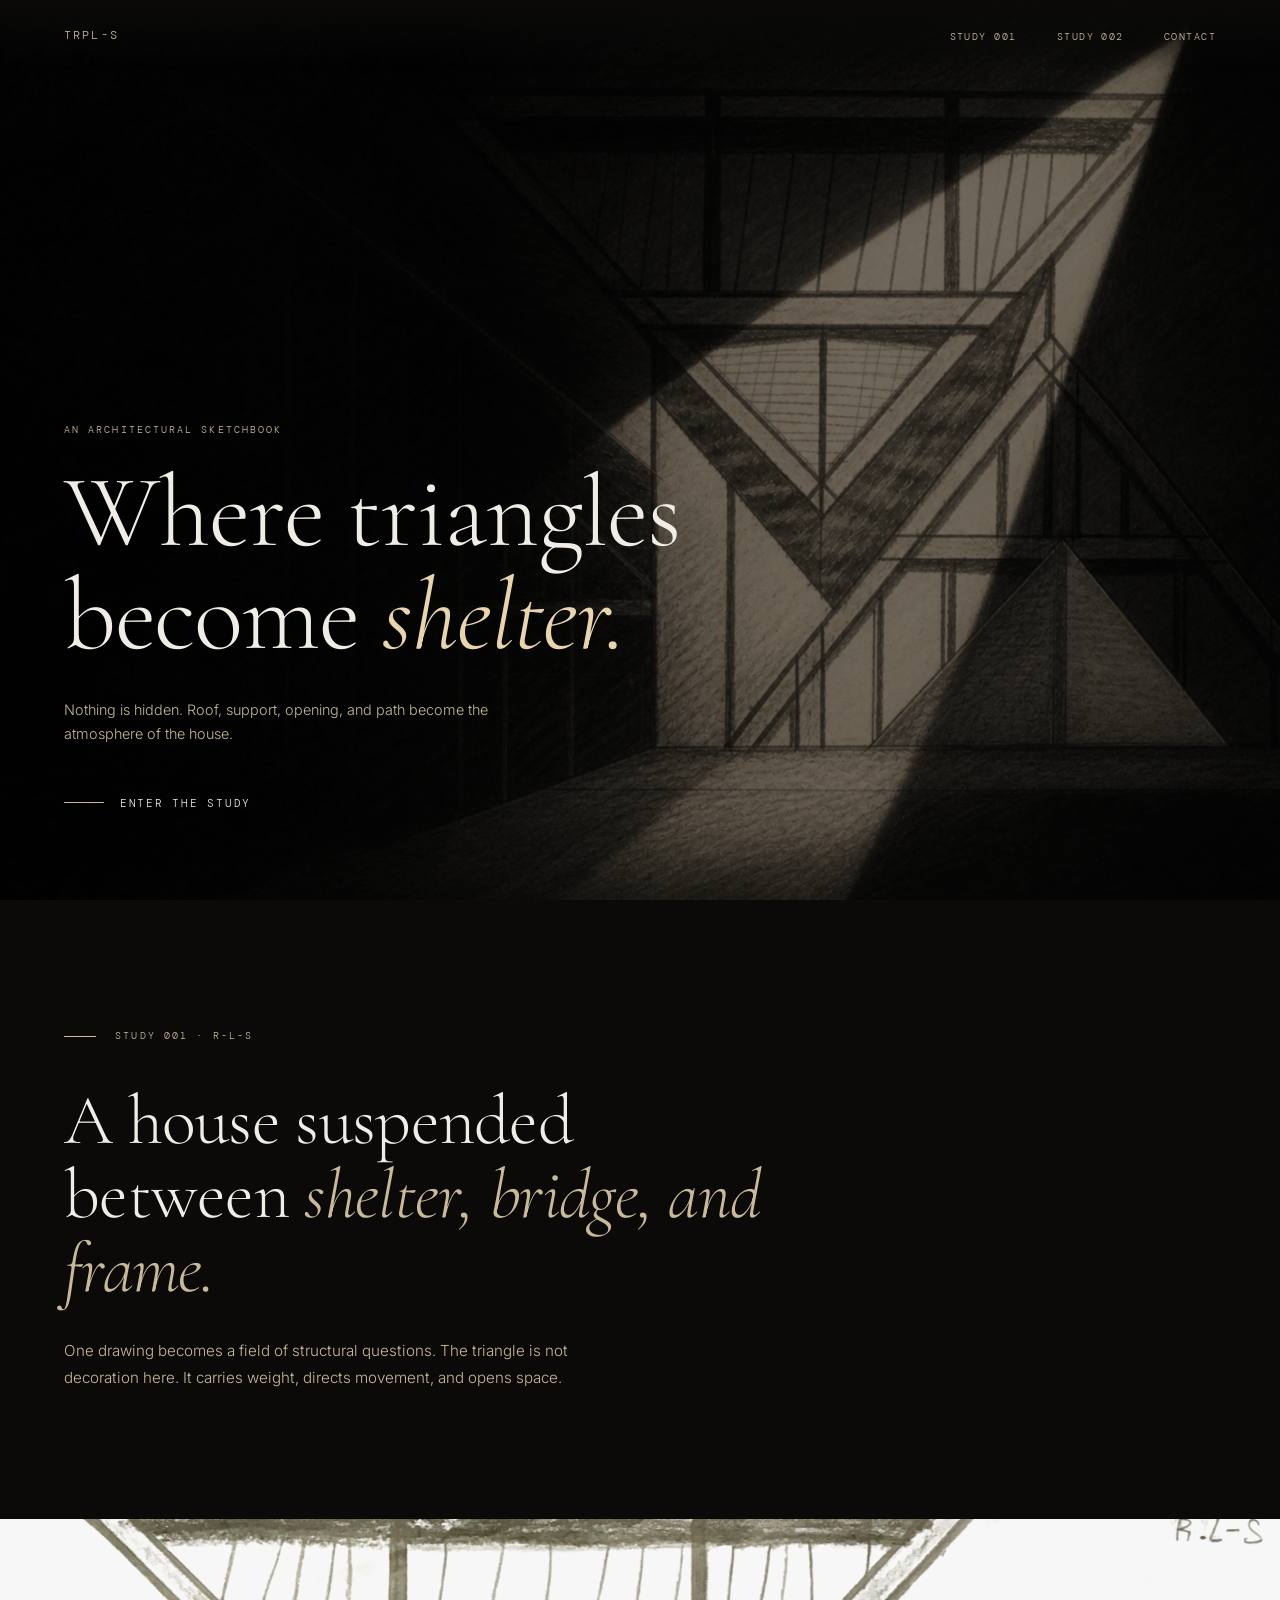
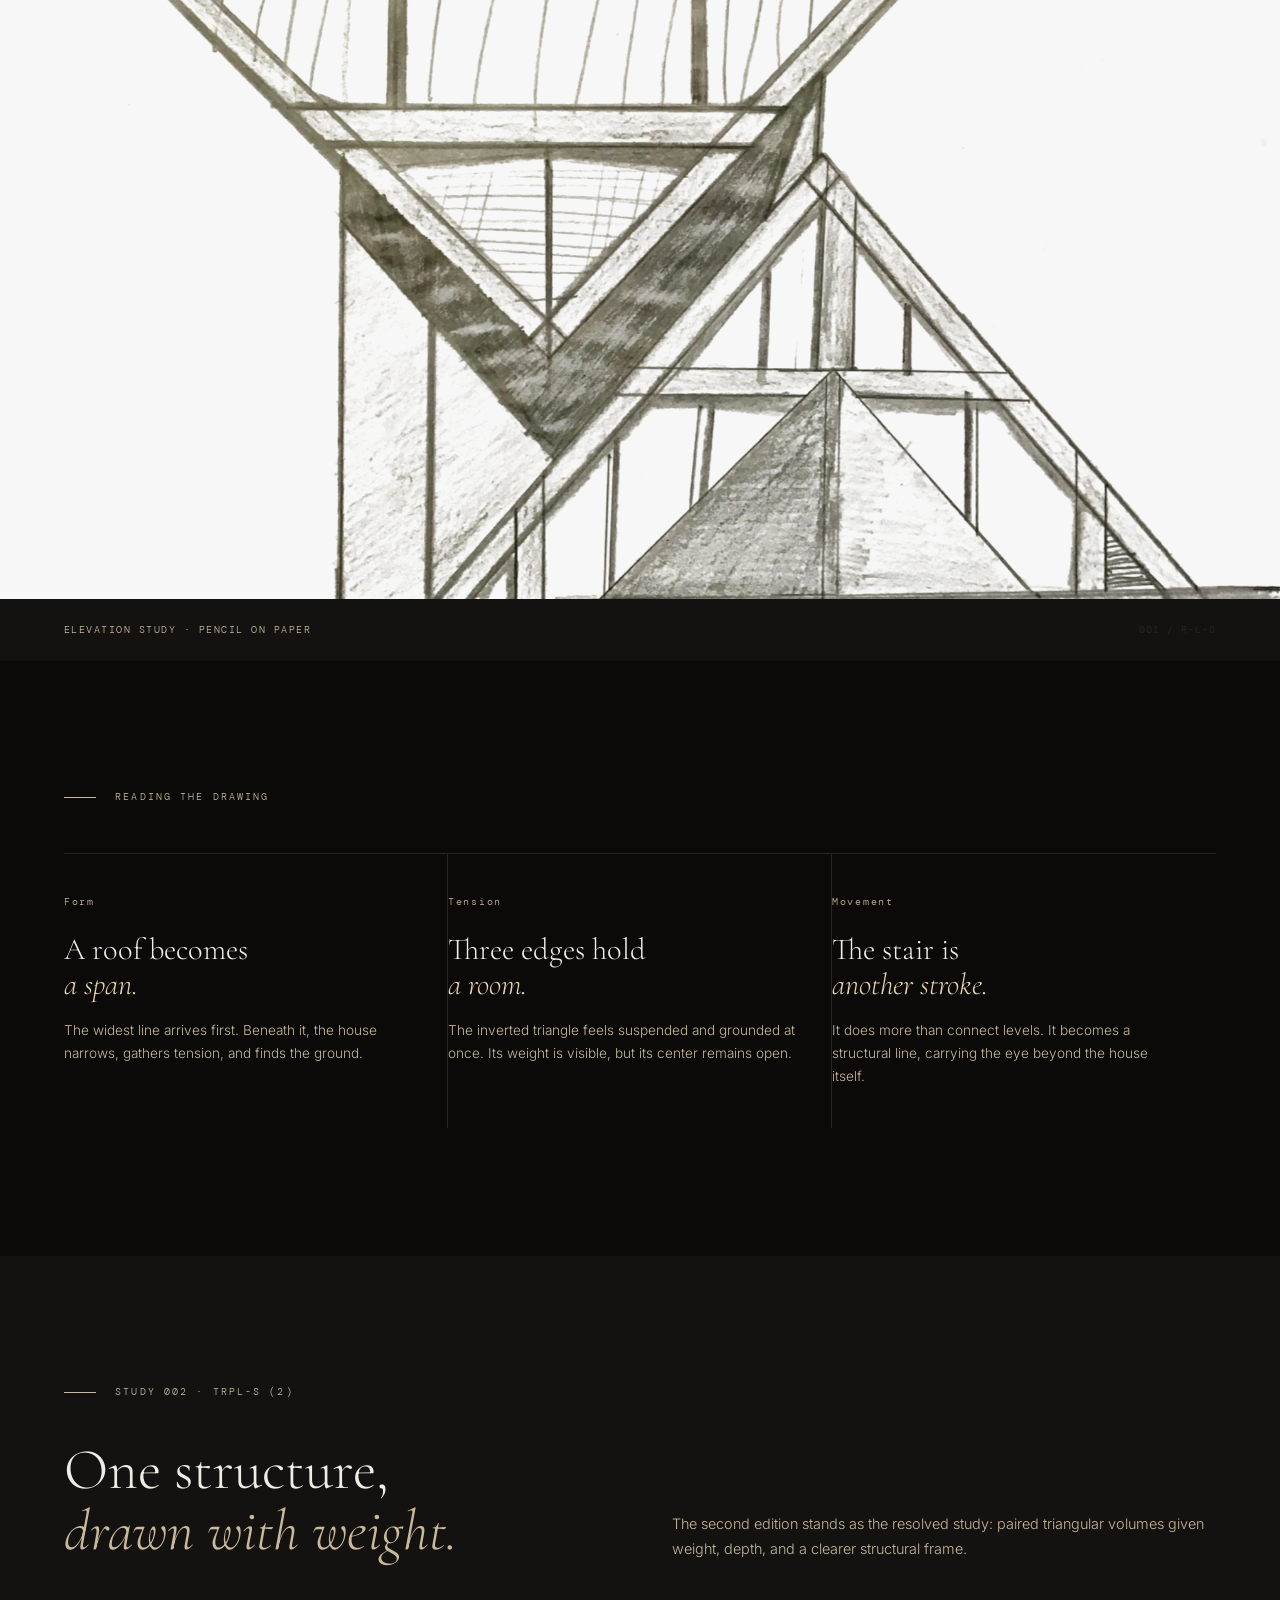
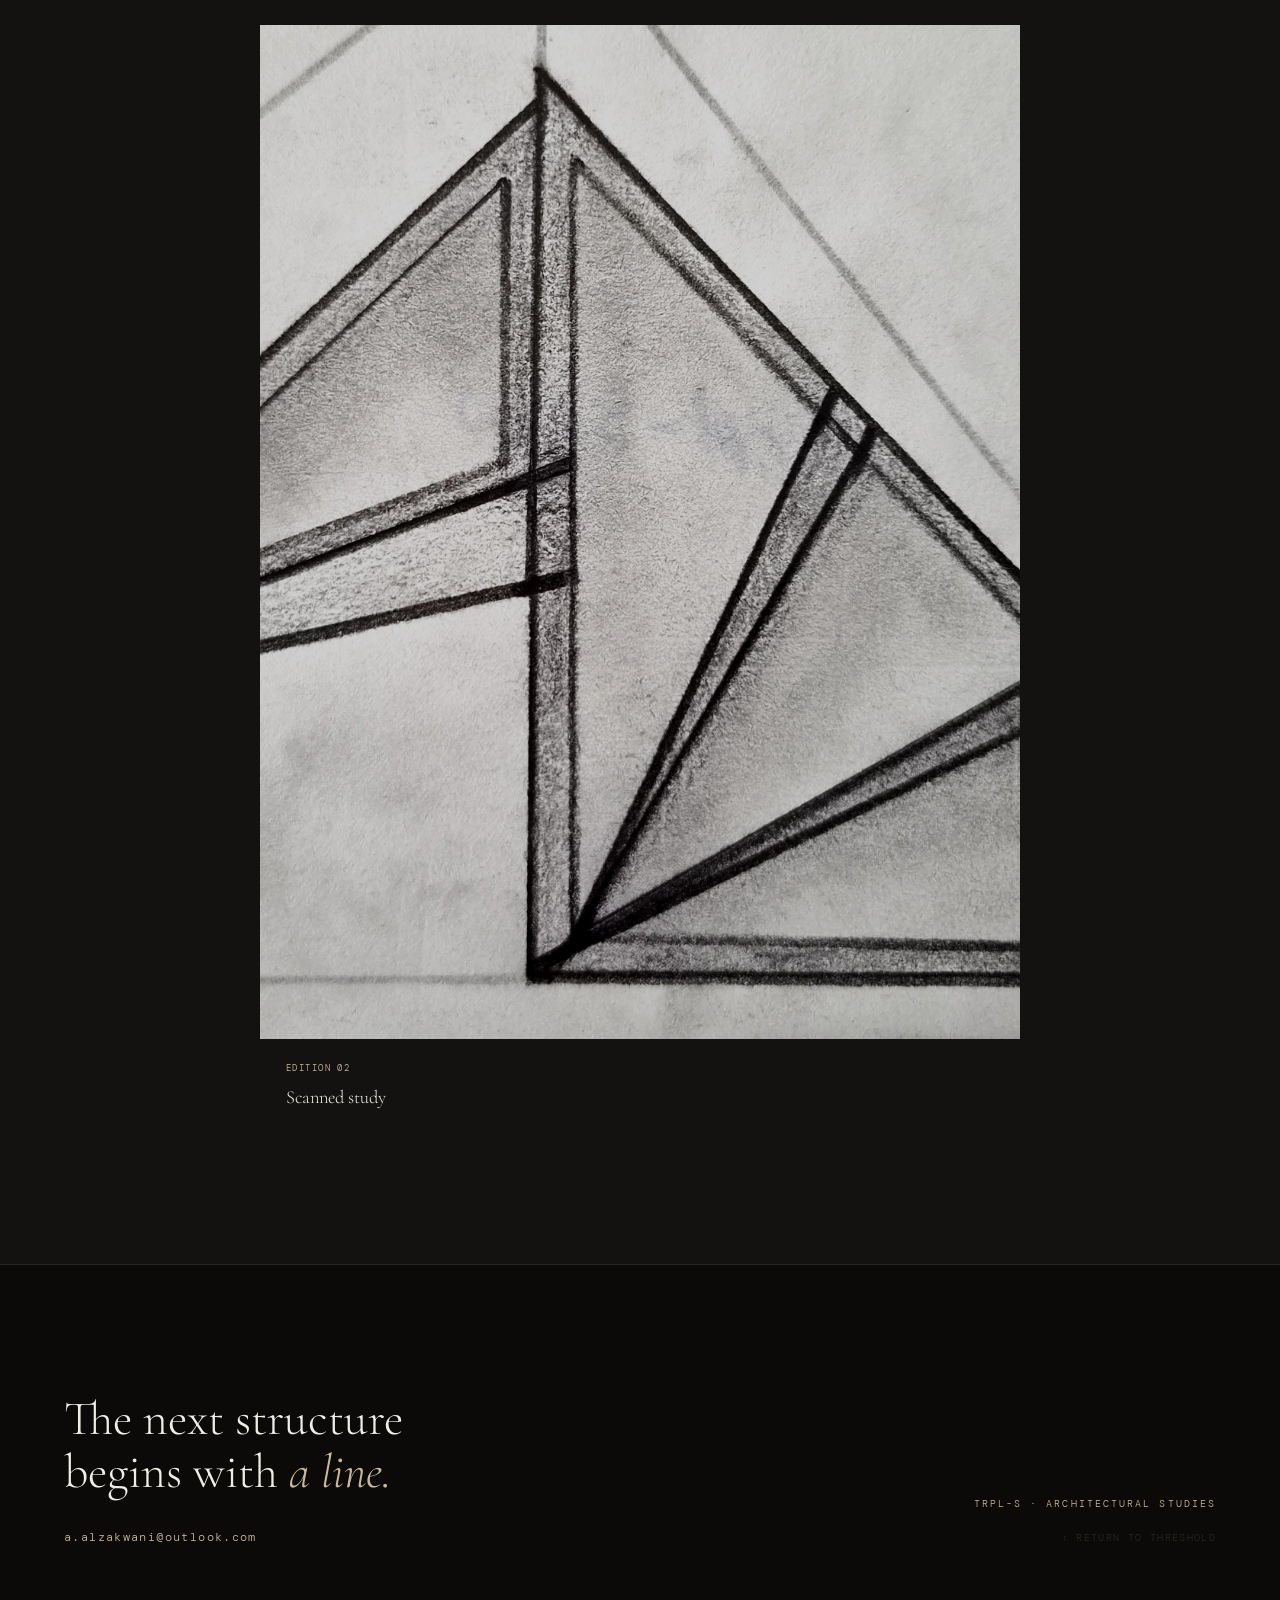
==== index.html @ 616f4f3d "Add site icon, update assets & bump logo package Add a dedicated SVG site icon (brand/trpl-s-logo-pa" ====
<!DOCTYPE html>
<html lang="en">
<head>
  <meta charset="UTF-8">
  <meta name="viewport" content="width=device-width, initial-scale=1.0">
  <meta name="theme-color" content="#0B0A09">
  <meta name="description" content="An architectural sketchbook exploring houses shaped by triangles, tension, shelter, and movement.">
  <meta property="og:title" content="trpl-S | Where triangles become shelter.">
  <meta property="og:description" content="Two original house studies shaped by triangles, tension, shelter, and movement.">
  <meta property="og:image" content="assets/trpl-s-social-preview.png">
  <meta property="og:type" content="website">
  <title>trpl-S | Where triangles become shelter.</title>
  <link rel="icon" type="image/svg+xml" href="brand/trpl-s-logo-package/web/trpl-s-site-icon.svg?v=2">
  <link rel="icon" type="image/png" sizes="32x32" href="brand/trpl-s-logo-package/web/favicon-32.png?v=2">
  <link rel="icon" type="image/png" sizes="16x16" href="brand/trpl-s-logo-package/web/favicon-16.png?v=2">
  <link rel="apple-touch-icon" href="brand/trpl-s-logo-package/web/apple-touch-icon-180.png?v=2">
  <link rel="preconnect" href="https://fonts.googleapis.com">
  <link rel="preconnect" href="https://fonts.gstatic.com" crossorigin>
  <link href="https://fonts.googleapis.com/css2?family=Cormorant+Garamond:ital,wght@0,300;0,400;0,600;1,300;1,400&family=DM+Mono:wght@300;400&family=Inter:wght@300;400&display=swap" rel="stylesheet">
  <link rel="stylesheet" href="styles.css?v=6">
  <script src="script.js?v=6" defer></script>
</head>
<body>
  <nav>
    <span class="nav-logo">trpl-S</span>
    <ul class="nav-links">
      <li><a href="#study-001">Study 001</a></li>
      <li><a href="#study-002">Study 002</a></li>
      <li><a href="#contact">Contact</a></li>
    </ul>
  </nav>

  <main>
    <section class="hero" id="threshold">
      <div class="hero-bg"></div>
      <p class="hero-label">An architectural sketchbook</p>
      <h1 class="hero-title">Where triangles<br>become <em>shelter.</em></h1>
      <p class="hero-sub">Nothing is hidden. Roof, support, opening, and path become the atmosphere of the house.</p>
      <a href="#study-001" class="hero-cta">
        <span class="hero-cta-line"></span>
        Enter the study
      </a>
    </section>

    <section class="study-intro" id="study-001">
      <div class="reveal">
        <div class="chapter">Study 001 · R-L-S</div>
      </div>
      <div class="reveal" style="transition-delay:0.1s">
        <h2 class="study-title">A house suspended between <em>shelter, bridge, and frame.</em></h2>
      </div>
      <div class="reveal" style="transition-delay:0.2s">
        <p class="study-body">One drawing becomes a field of structural questions. The triangle is not decoration here. It carries weight, directs movement, and opens space.</p>
      </div>
    </section>

    <div class="drawing-strip reveal">
      <div class="drawing-strip-inner">
        <img src="assets/trpl-S(1).webp" alt="Pencil elevation study of R-L-S — a house formed from triangular structural logic">
      </div>
    </div>
    <div class="drawing-caption reveal">
      <span class="drawing-caption-text">Elevation study · Pencil on paper</span>
      <span class="drawing-caption-meta">001 / R-L-S</span>
    </div>

    <section class="analysis" id="form">
      <div class="chapter reveal">Reading the drawing</div>
      <div class="analysis-grid">
        <div class="analysis-item reveal" style="transition-delay:0.05s">
          <span class="analysis-num">Form</span>
          <h3 class="analysis-heading">A roof becomes<br><em>a span.</em></h3>
          <p class="analysis-body">The widest line arrives first. Beneath it, the house narrows, gathers tension, and finds the ground.</p>
        </div>
        <div class="analysis-item reveal" style="transition-delay:0.12s">
          <span class="analysis-num">Tension</span>
          <h3 class="analysis-heading">Three edges hold<br><em>a room.</em></h3>
          <p class="analysis-body">The inverted triangle feels suspended and grounded at once. Its weight is visible, but its center remains open.</p>
        </div>
        <div class="analysis-item reveal" style="transition-delay:0.19s">
          <span class="analysis-num">Movement</span>
          <h3 class="analysis-heading">The stair is<br><em>another stroke.</em></h3>
          <p class="analysis-body">It does more than connect levels. It becomes a structural line, carrying the eye beyond the house itself.</p>
        </div>
      </div>
    </section>

    <section class="study-002" id="study-002">
      <div class="chapter reveal">Study 002 · trpl-S (2)</div>
      <div class="study-002-intro">
        <div class="reveal" style="transition-delay:0.05s">
          <h2 class="study-002-headline">One structure,<br><em>drawn with weight.</em></h2>
        </div>
        <div class="reveal" style="transition-delay:0.12s">
          <p class="study-002-body">The second edition stands as the resolved study: paired triangular volumes given weight, depth, and a clearer structural frame.</p>
        </div>
      </div>
      <div class="study-002-editions reveal" style="transition-delay:0.1s">
        <div class="edition">
          <img src="assets/trpl-S(2).webp" alt="Second edition scanned pencil drawing of trpl-S (2)">
          <div class="edition-label">
            <span class="edition-num">Edition 02</span>
            <span class="edition-title">Scanned study</span>
          </div>
        </div>
      </div>
    </section>
  </main>

  <footer class="footer" id="contact">
    <div class="footer-inner">
      <div class="footer-left reveal">
        <h2 class="footer-headline">The next structure<br>begins with <em>a line.</em></h2>
        <a class="footer-email" href="mailto:a.alzakwani@outlook.com">a.alzakwani@outlook.com</a>
      </div>
      <div class="footer-right reveal" style="transition-delay:0.1s">
        <span class="footer-logo">trpl-S · Architectural studies</span>
        <a class="footer-back" href="#threshold">↑ Return to threshold</a>
      </div>
    </div>
  </footer>
</body>
</html>
---- styles.css ----
:root {
  --black: #0B0A09;
  --dark: #141210;
  --mid: #2A2520;
  --graphite: #C8B99A;
  --vellum: #E8D5B0;
  --paper: #F0EDE6;
  --white: #FAF9F7;
  --display: 'Cormorant Garamond', Georgia, serif;
  --mono: 'DM Mono', monospace;
  --body: 'Inter', system-ui, sans-serif;
  --gap: clamp(4rem, 10vw, 9rem);
  --col: min(680px, 90vw);
}

*, *::before, *::after {
  box-sizing: border-box;
  margin: 0;
  padding: 0;
}

html { scroll-behavior: smooth; }
img { display: block; max-width: 100%; }
a { color: inherit; text-decoration: none; }

body {
  background: var(--black);
  color: var(--paper);
  font-family: var(--body);
  font-weight: 300;
  font-size: clamp(15px, 1.1vw, 17px);
  line-height: 1.7;
  overflow-x: hidden;
}

nav {
  position: fixed;
  top: 0;
  left: 0;
  right: 0;
  z-index: 100;
  display: flex;
  align-items: center;
  justify-content: space-between;
  padding: 1.4rem clamp(1.5rem, 5vw, 4rem);
  mix-blend-mode: normal;
}

nav::after {
  content: '';
  position: absolute;
  inset: 0;
  background: linear-gradient(to bottom, rgba(11, 10, 9, 0.92) 0%, rgba(11, 10, 9, 0) 100%);
  pointer-events: none;
  z-index: -1;
}

.nav-logo {
  font-family: var(--mono);
  font-size: 0.75rem;
  letter-spacing: 0.18em;
  color: var(--graphite);
  text-transform: uppercase;
}

.nav-links {
  display: flex;
  gap: 2.5rem;
  list-style: none;
}

.nav-links a {
  font-family: var(--mono);
  font-size: 0.65rem;
  letter-spacing: 0.14em;
  color: var(--graphite);
  text-transform: uppercase;
  transition: color 0.25s;
}

.nav-links a:hover { color: var(--paper); }

.hero {
  position: relative;
  min-height: 100svh;
  display: flex;
  flex-direction: column;
  justify-content: flex-end;
  padding: 0 clamp(1.5rem, 5vw, 4rem) clamp(3rem, 7vw, 5.5rem);
  overflow: hidden;
}

.hero-bg {
  position: absolute;
  inset: 0;
  background-image: url('assets/cinematic-hero.webp');
  background-size: cover;
  background-position: center 30%;
  filter: brightness(0.45);
  transform: scale(1.03);
  animation: heroReveal 2.2s cubic-bezier(0.22, 1, 0.36, 1) forwards;
}

@keyframes heroReveal {
  from { transform: scale(1.08); filter: brightness(0); }
  to { transform: scale(1.03); filter: brightness(0.45); }
}

.hero-label {
  font-family: var(--mono);
  font-size: 0.65rem;
  letter-spacing: 0.2em;
  color: var(--graphite);
  text-transform: uppercase;
  margin-bottom: 1.4rem;
  opacity: 0;
  animation: fadeUp 0.9s 0.8s ease forwards;
}

.hero-title {
  font-family: var(--display);
  font-weight: 300;
  font-size: clamp(3.2rem, 8vw, 7.5rem);
  line-height: 1;
  letter-spacing: -0.01em;
  max-width: 900px;
  opacity: 0;
  animation: fadeUp 1s 1s ease forwards;
}

.hero-title em { font-style: italic; color: var(--vellum); }

.hero-sub {
  margin-top: 2rem;
  max-width: 480px;
  font-size: 0.9rem;
  color: var(--graphite);
  line-height: 1.65;
  opacity: 0;
  animation: fadeUp 1s 1.2s ease forwards;
}

.hero-cta {
  margin-top: 3rem;
  display: inline-flex;
  align-items: center;
  gap: 1rem;
  font-family: var(--mono);
  font-size: 0.68rem;
  letter-spacing: 0.16em;
  text-transform: uppercase;
  color: var(--paper);
  opacity: 0;
  animation: fadeUp 1s 1.4s ease forwards;
  transition: gap 0.3s;
}

.hero-cta:hover { gap: 1.6rem; }
.hero-cta-line { display: block; width: 2.5rem; height: 1px; background: var(--graphite); transition: width 0.3s; }
.hero-cta:hover .hero-cta-line { width: 3.5rem; }

.chapter {
  font-family: var(--mono);
  font-size: 0.6rem;
  letter-spacing: 0.22em;
  color: var(--graphite);
  text-transform: uppercase;
  display: flex;
  align-items: center;
  gap: 1.2rem;
}

.chapter::before {
  content: '';
  display: block;
  width: 2rem;
  height: 1px;
  background: var(--graphite);
  flex-shrink: 0;
}

.study-intro {
  background: var(--black);
  padding: var(--gap) clamp(1.5rem, 5vw, 4rem);
}

.study-intro .chapter { margin-bottom: 2.5rem; }

.study-title {
  font-family: var(--display);
  font-weight: 300;
  font-size: clamp(2.4rem, 5.5vw, 4.8rem);
  line-height: 1.05;
  letter-spacing: -0.01em;
  margin-bottom: 2rem;
  max-width: 720px;
}

.study-title em { font-style: italic; color: var(--graphite); }

.study-body {
  max-width: 520px;
  color: var(--graphite);
  font-size: 0.95rem;
  line-height: 1.75;
}

.drawing-strip {
  background: var(--dark);
  padding: 0;
  overflow: hidden;
}

.drawing-strip-inner { display: flex; width: 100%; height: clamp(340px, 55vw, 680px); }

.drawing-strip img {
  width: 100%;
  height: 100%;
  object-fit: cover;
  object-position: center;
  filter: contrast(1.05) brightness(0.97);
}

.drawing-caption {
  padding: 1.4rem clamp(1.5rem, 5vw, 4rem);
  background: var(--dark);
  display: flex;
  align-items: center;
  justify-content: space-between;
  gap: 2rem;
}

.drawing-caption-text {
  font-family: var(--mono);
  font-size: 0.62rem;
  letter-spacing: 0.15em;
  color: var(--graphite);
  text-transform: uppercase;
}

.drawing-caption-meta { font-family: var(--mono); font-size: 0.6rem; color: var(--mid); letter-spacing: 0.1em; }

.analysis {
  background: var(--black);
  padding: var(--gap) clamp(1.5rem, 5vw, 4rem);
}

.analysis .chapter { margin-bottom: 3rem; }

.analysis-grid {
  display: grid;
  grid-template-columns: repeat(auto-fit, minmax(220px, 1fr));
  gap: 0;
  border-top: 1px solid var(--mid);
}

.analysis-item { padding: 2.5rem 2rem 2.5rem 0; border-right: 1px solid var(--mid); }
.analysis-item:last-child { border-right: none; }

.analysis-num {
  font-family: var(--mono);
  font-size: 0.6rem;
  color: var(--graphite);
  letter-spacing: 0.18em;
  margin-bottom: 1.4rem;
  display: block;
}

.analysis-heading {
  font-family: var(--display);
  font-size: clamp(1.4rem, 2.5vw, 1.9rem);
  font-weight: 300;
  line-height: 1.15;
  margin-bottom: 1rem;
}

.analysis-heading em { font-style: italic; color: var(--vellum); }
.analysis-body { font-size: 0.85rem; color: var(--graphite); line-height: 1.7; }

.study-002 {
  background: var(--dark);
  padding: var(--gap) clamp(1.5rem, 5vw, 4rem);
}

.study-002 .chapter { margin-bottom: 2.5rem; }

.study-002-intro {
  display: grid;
  grid-template-columns: 1fr 1fr;
  gap: 4rem;
  align-items: end;
  margin-bottom: 4rem;
}

.study-002-headline {
  font-family: var(--display);
  font-weight: 300;
  font-size: clamp(2rem, 4.5vw, 3.8rem);
  line-height: 1.05;
}

.study-002-headline em { font-style: italic; color: var(--graphite); }
.study-002-body { color: var(--graphite); font-size: 0.9rem; line-height: 1.75; }
.study-002-editions {
  width: min(760px, 100%);
  margin-inline: auto;
}

.edition { background: var(--mid); position: relative; overflow: hidden; }

.edition img {
  width: 100%;
  aspect-ratio: 3 / 4;
  object-fit: cover;
  filter: brightness(0.8) contrast(1.05);
  display: block;
  transition: transform 0.6s cubic-bezier(0.22, 1, 0.36, 1), filter 0.4s;
}

.edition:hover img { transform: scale(1.03); filter: brightness(0.95) contrast(1.05); }
.edition-label { padding: 1.4rem 1.6rem; background: var(--dark); }

.edition-num {
  font-family: var(--mono);
  font-size: 0.58rem;
  color: var(--graphite);
  letter-spacing: 0.16em;
  text-transform: uppercase;
  display: block;
  margin-bottom: 0.35rem;
}

.edition-title { font-family: var(--display); font-size: 1.15rem; font-weight: 300; }

.footer {
  background: var(--black);
  padding: var(--gap) clamp(1.5rem, 5vw, 4rem);
  border-top: 1px solid var(--mid);
}

.footer-inner {
  display: flex;
  justify-content: space-between;
  align-items: flex-end;
  gap: 3rem;
  flex-wrap: wrap;
}

.footer-headline {
  font-family: var(--display);
  font-weight: 300;
  font-size: clamp(1.8rem, 4vw, 3rem);
  line-height: 1.1;
  margin-bottom: 1.5rem;
  max-width: 500px;
}

.footer-headline em { font-style: italic; color: var(--graphite); }

.footer-email {
  font-family: var(--mono);
  font-size: 0.72rem;
  letter-spacing: 0.12em;
  color: var(--graphite);
  transition: color 0.25s;
}

.footer-email:hover { color: var(--vellum); }
.footer-right { text-align: right; }

.footer-logo {
  font-family: var(--mono);
  font-size: 0.65rem;
  letter-spacing: 0.2em;
  color: var(--graphite);
  text-transform: uppercase;
  display: block;
  margin-bottom: 0.6rem;
}

.footer-back {
  font-family: var(--mono);
  font-size: 0.6rem;
  letter-spacing: 0.14em;
  color: var(--mid);
  text-transform: uppercase;
  transition: color 0.25s;
}

.footer-back:hover { color: var(--graphite); }

.reveal {
  opacity: 0;
  transform: translateY(24px);
  transition: opacity 0.75s ease, transform 0.75s ease;
}

.reveal.visible { opacity: 1; transform: none; }

@keyframes fadeUp {
  from { opacity: 0; transform: translateY(20px); }
  to { opacity: 1; transform: none; }
}

@media (max-width: 700px) {
  .study-002-intro { grid-template-columns: 1fr; gap: 2rem; }
}

@media (max-width: 600px) {
  .nav-links { gap: 1rem; }
  .nav-links a { font-size: 0.55rem; letter-spacing: 0.08em; }
}

@media (prefers-reduced-motion: reduce) {
  *, *::before, *::after { animation: none !important; transition: none !important; }
  .reveal { opacity: 1; transform: none; }
}

::-webkit-scrollbar { width: 4px; }
::-webkit-scrollbar-track { background: var(--black); }
::-webkit-scrollbar-thumb { background: var(--mid); }
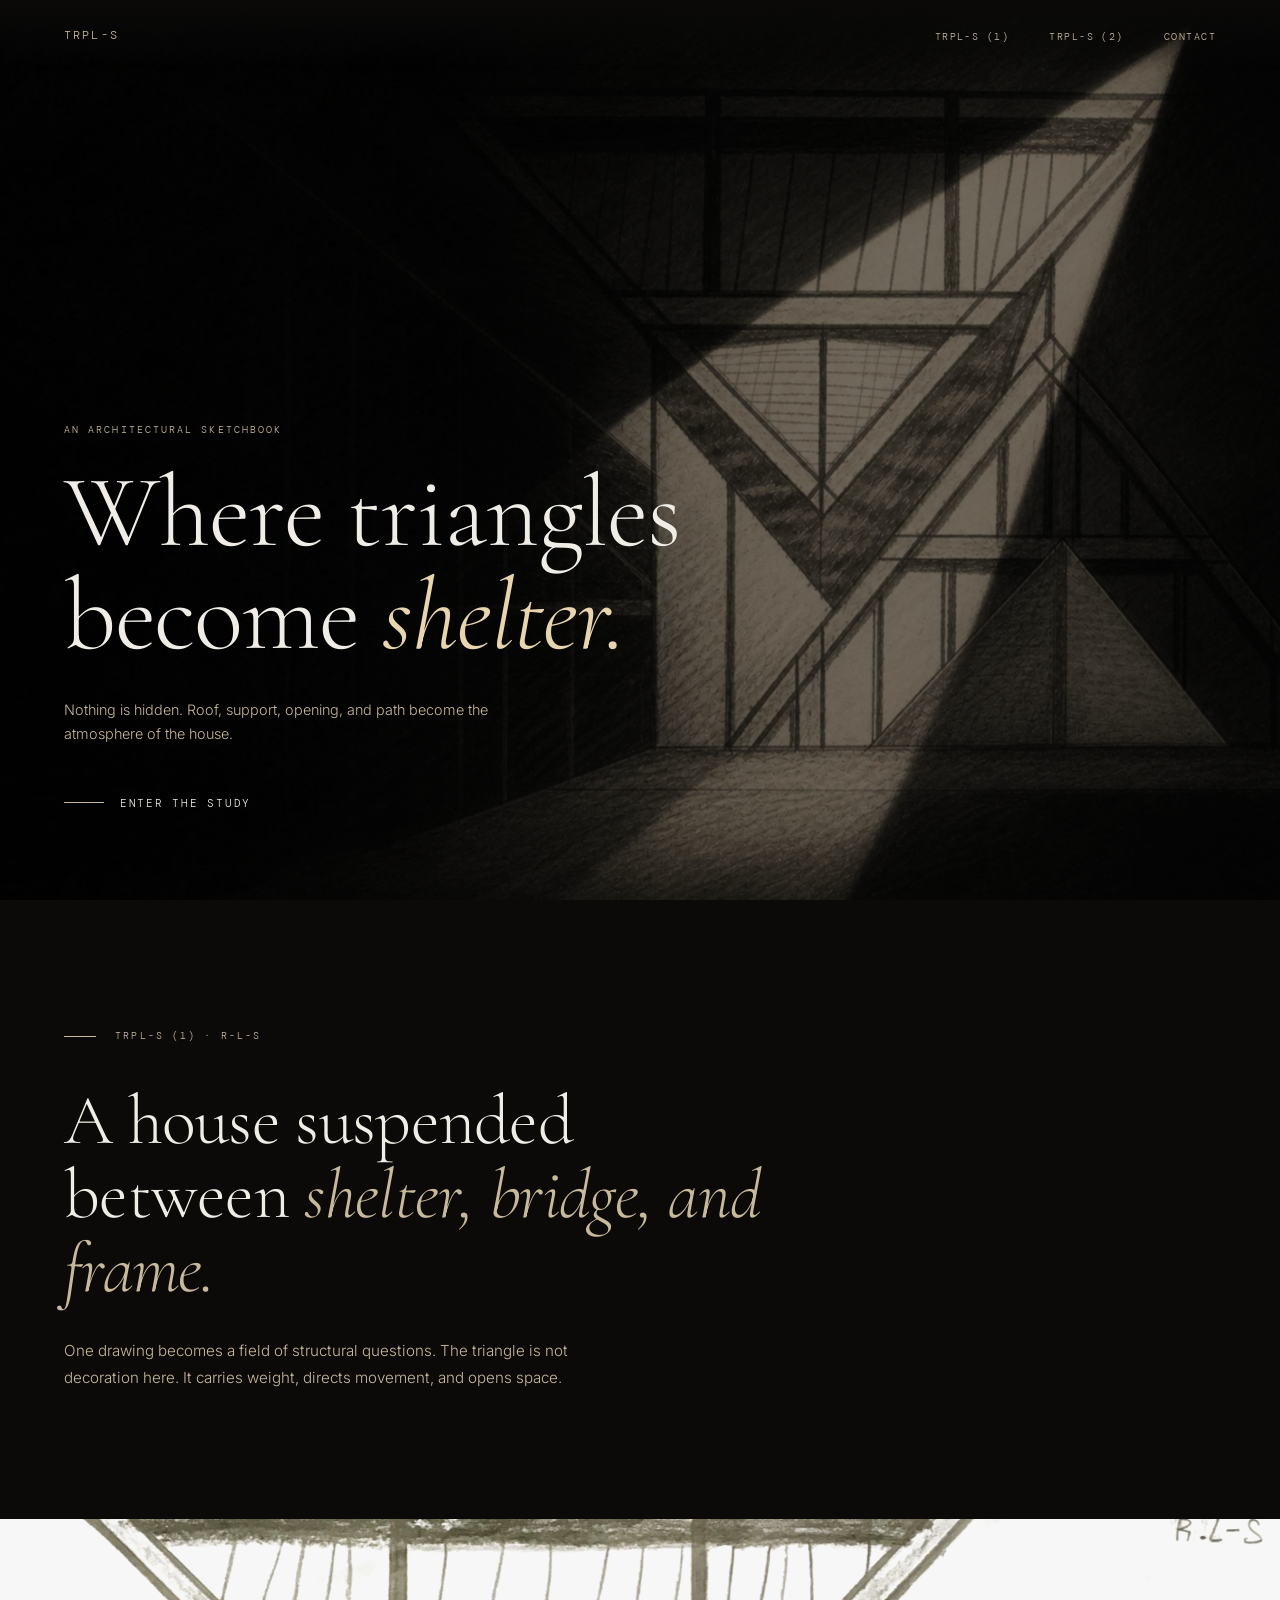
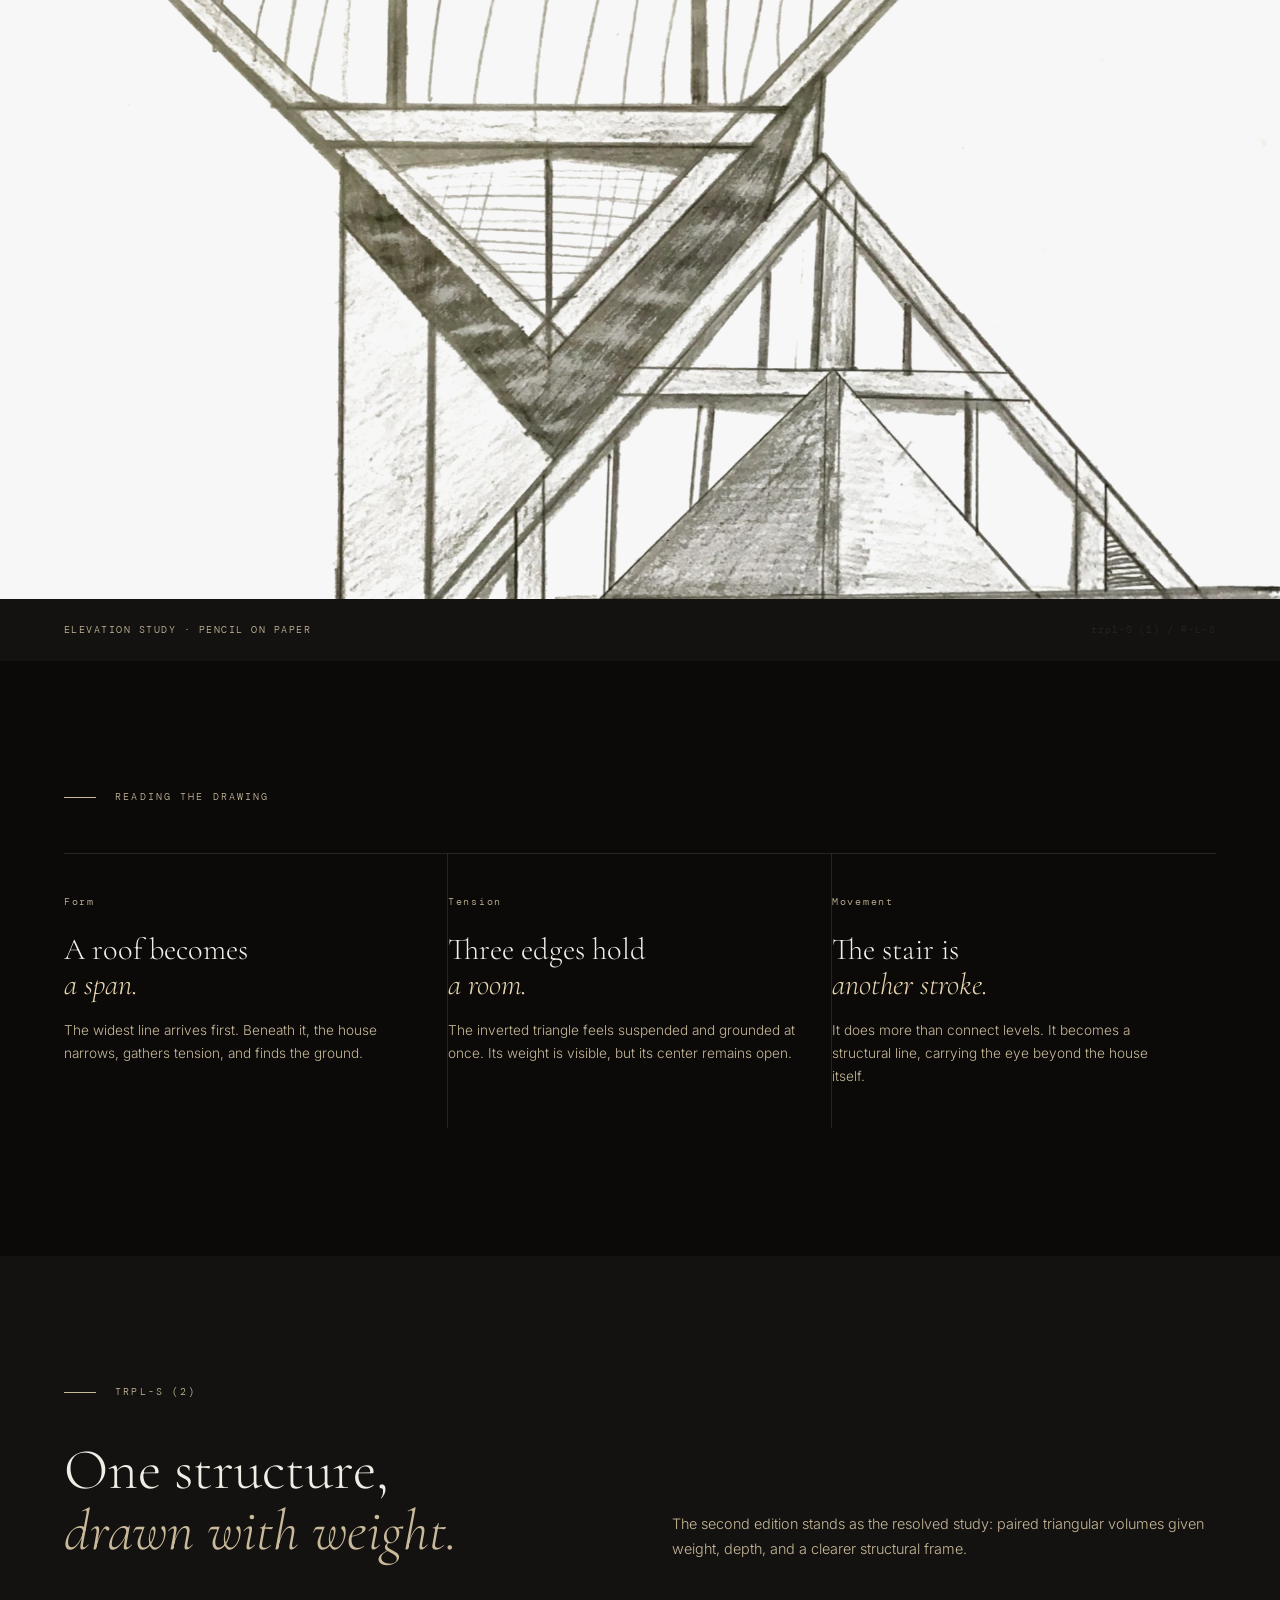
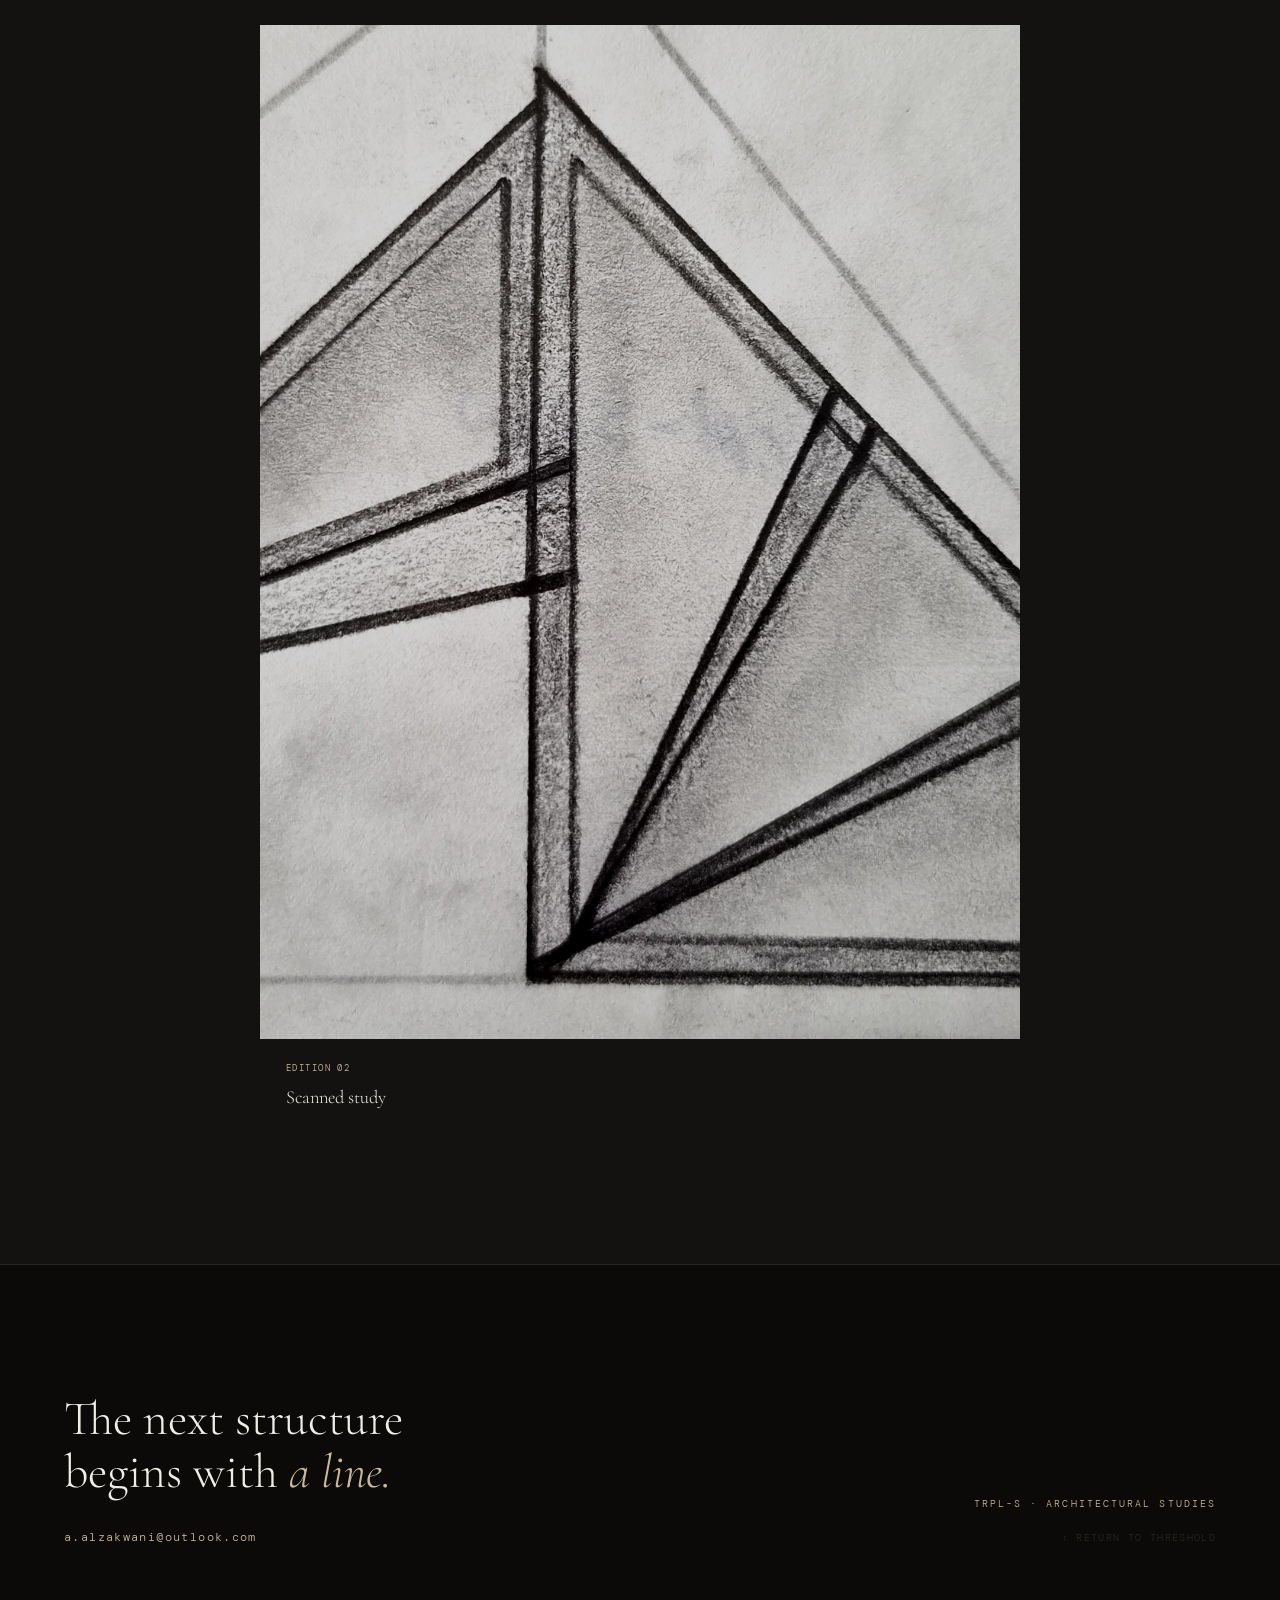
==== commit 195d461d: "Rename Study 001/002 to trpl-S (1)/(2) Replace Study 001/Study 002 naming with trpl-S (1)/trpl-S (2)" ====
--- a/index.html
+++ b/index.html
@@ -24,8 +24,8 @@
   <nav>
     <span class="nav-logo">trpl-S</span>
     <ul class="nav-links">
-      <li><a href="#study-001">Study 001</a></li>
-      <li><a href="#study-002">Study 002</a></li>
+      <li><a href="#trpl-s-1">trpl-S (1)</a></li>
+      <li><a href="#trpl-s-2">trpl-S (2)</a></li>
       <li><a href="#contact">Contact</a></li>
     </ul>
   </nav>
@@ -36,15 +36,15 @@
       <p class="hero-label">An architectural sketchbook</p>
       <h1 class="hero-title">Where triangles<br>become <em>shelter.</em></h1>
       <p class="hero-sub">Nothing is hidden. Roof, support, opening, and path become the atmosphere of the house.</p>
-      <a href="#study-001" class="hero-cta">
+      <a href="#trpl-s-1" class="hero-cta">
         <span class="hero-cta-line"></span>
         Enter the study
       </a>
     </section>
 
-    <section class="study-intro" id="study-001">
+    <section class="study-intro" id="trpl-s-1">
       <div class="reveal">
-        <div class="chapter">Study 001 · R-L-S</div>
+        <div class="chapter">trpl-S (1) · R-L-S</div>
       </div>
       <div class="reveal" style="transition-delay:0.1s">
         <h2 class="study-title">A house suspended between <em>shelter, bridge, and frame.</em></h2>
@@ -61,7 +61,7 @@
     </div>
     <div class="drawing-caption reveal">
       <span class="drawing-caption-text">Elevation study · Pencil on paper</span>
-      <span class="drawing-caption-meta">001 / R-L-S</span>
+      <span class="drawing-caption-meta">trpl-S (1) / R-L-S</span>
     </div>
 
     <section class="analysis" id="form">
@@ -85,17 +85,17 @@
       </div>
     </section>
 
-    <section class="study-002" id="study-002">
-      <div class="chapter reveal">Study 002 · trpl-S (2)</div>
-      <div class="study-002-intro">
+    <section class="trpl-s-2" id="trpl-s-2">
+      <div class="chapter reveal">trpl-S (2)</div>
+      <div class="trpl-s-2-intro">
         <div class="reveal" style="transition-delay:0.05s">
-          <h2 class="study-002-headline">One structure,<br><em>drawn with weight.</em></h2>
+          <h2 class="trpl-s-2-headline">One structure,<br><em>drawn with weight.</em></h2>
         </div>
         <div class="reveal" style="transition-delay:0.12s">
-          <p class="study-002-body">The second edition stands as the resolved study: paired triangular volumes given weight, depth, and a clearer structural frame.</p>
+          <p class="trpl-s-2-body">The second edition stands as the resolved study: paired triangular volumes given weight, depth, and a clearer structural frame.</p>
         </div>
       </div>
-      <div class="study-002-editions reveal" style="transition-delay:0.1s">
+      <div class="trpl-s-2-editions reveal" style="transition-delay:0.1s">
         <div class="edition">
           <img src="assets/trpl-S(2).webp" alt="Second edition scanned pencil drawing of trpl-S (2)">
           <div class="edition-label">
--- a/styles.css
+++ b/styles.css
@@ -277,14 +277,14 @@
 .analysis-heading em { font-style: italic; color: var(--vellum); }
 .analysis-body { font-size: 0.85rem; color: var(--graphite); line-height: 1.7; }
 
-.study-002 {
+.trpl-s-2 {
   background: var(--dark);
   padding: var(--gap) clamp(1.5rem, 5vw, 4rem);
 }
 
-.study-002 .chapter { margin-bottom: 2.5rem; }
-
-.study-002-intro {
+.trpl-s-2 .chapter { margin-bottom: 2.5rem; }
+
+.trpl-s-2-intro {
   display: grid;
   grid-template-columns: 1fr 1fr;
   gap: 4rem;
@@ -292,16 +292,16 @@
   margin-bottom: 4rem;
 }
 
-.study-002-headline {
+.trpl-s-2-headline {
   font-family: var(--display);
   font-weight: 300;
   font-size: clamp(2rem, 4.5vw, 3.8rem);
   line-height: 1.05;
 }
 
-.study-002-headline em { font-style: italic; color: var(--graphite); }
-.study-002-body { color: var(--graphite); font-size: 0.9rem; line-height: 1.75; }
-.study-002-editions {
+.trpl-s-2-headline em { font-style: italic; color: var(--graphite); }
+.trpl-s-2-body { color: var(--graphite); font-size: 0.9rem; line-height: 1.75; }
+.trpl-s-2-editions {
   width: min(760px, 100%);
   margin-inline: auto;
 }
@@ -403,7 +403,7 @@
 }
 
 @media (max-width: 700px) {
-  .study-002-intro { grid-template-columns: 1fr; gap: 2rem; }
+  .trpl-s-2-intro { grid-template-columns: 1fr; gap: 2rem; }
 }
 
 @media (max-width: 600px) {
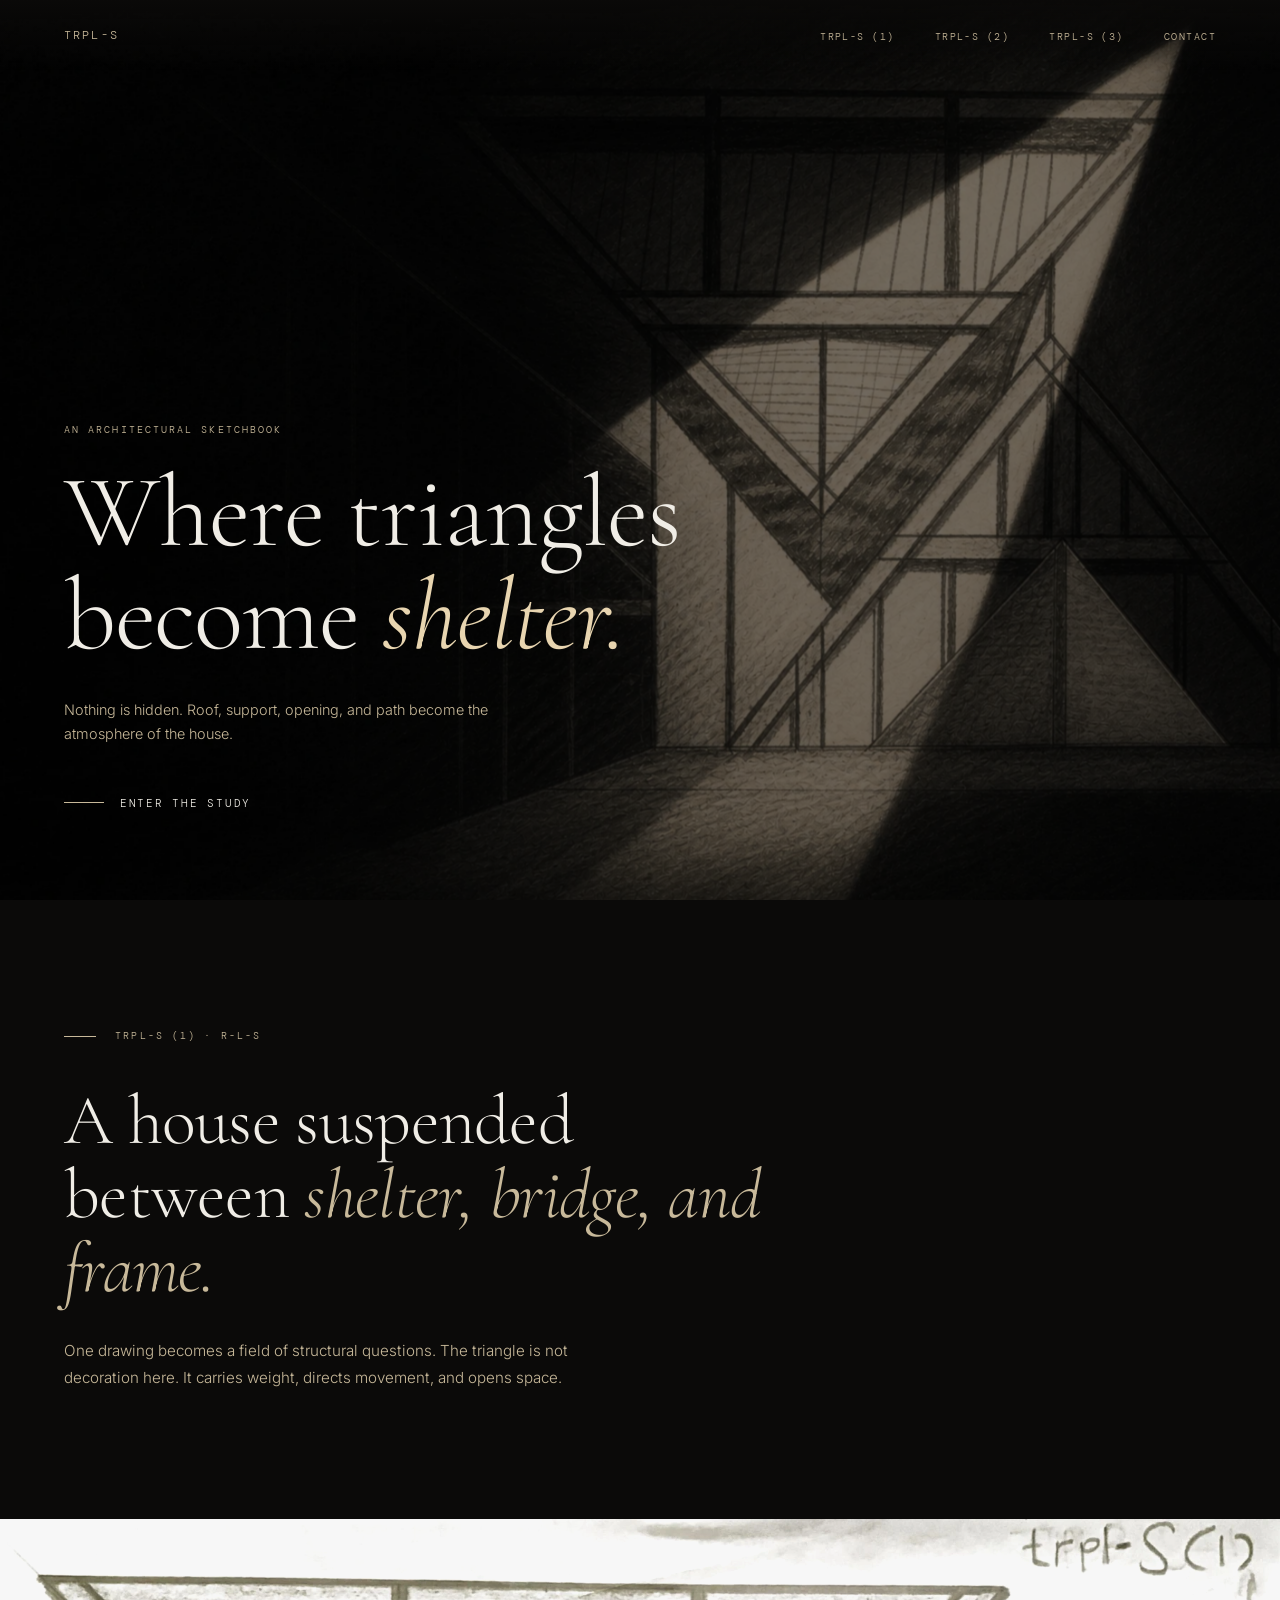
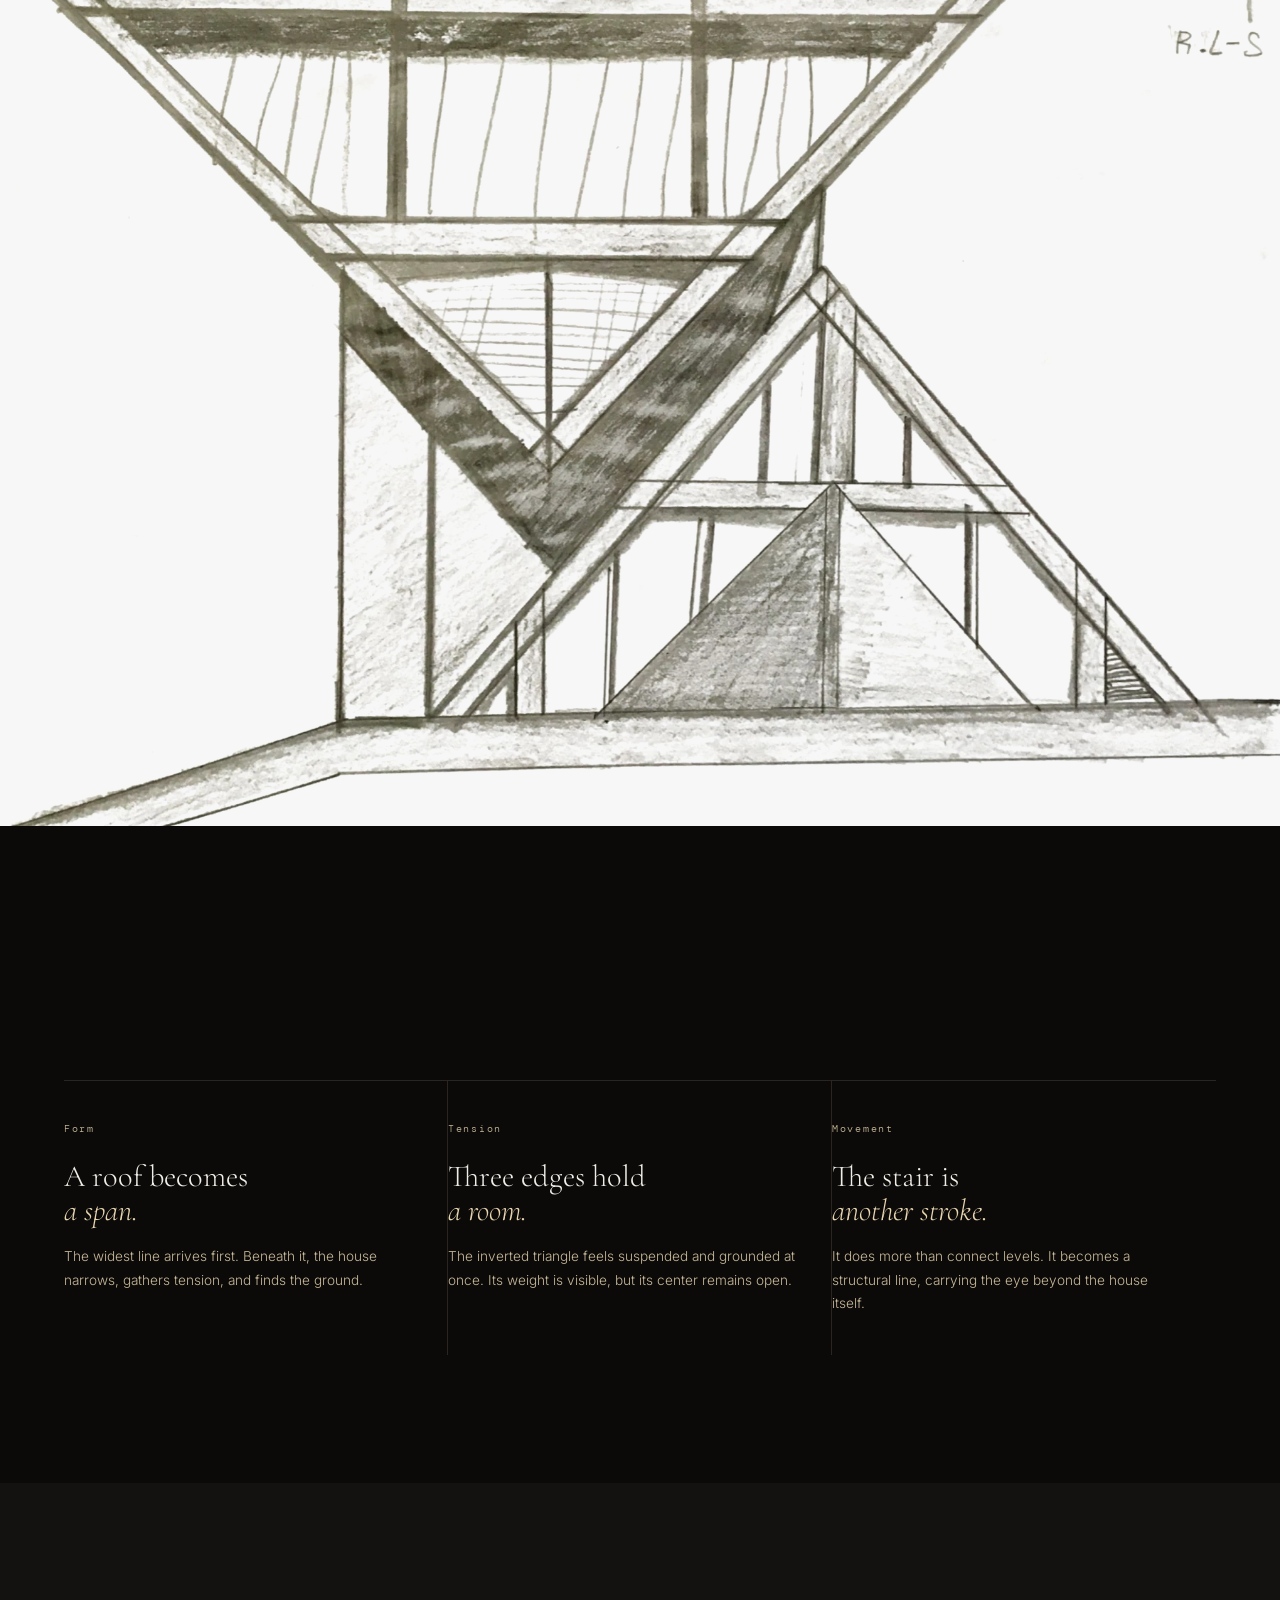
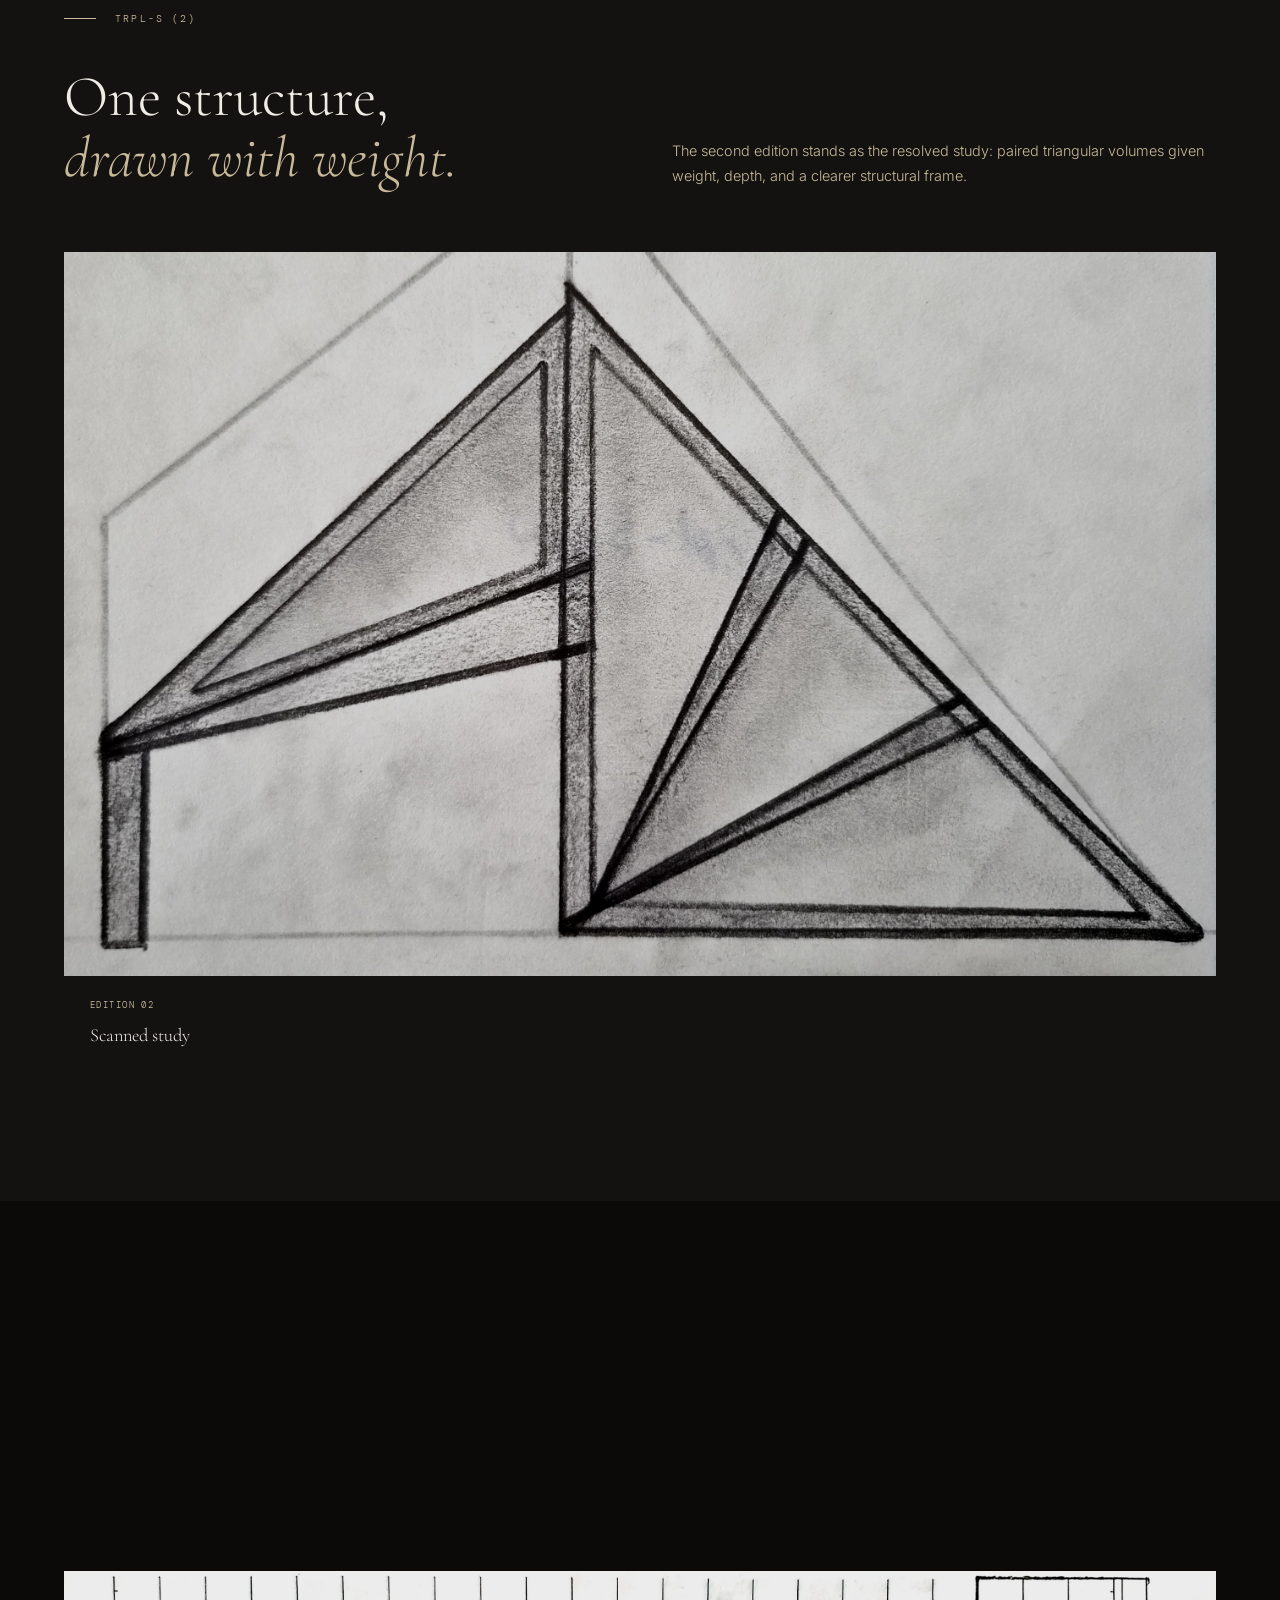
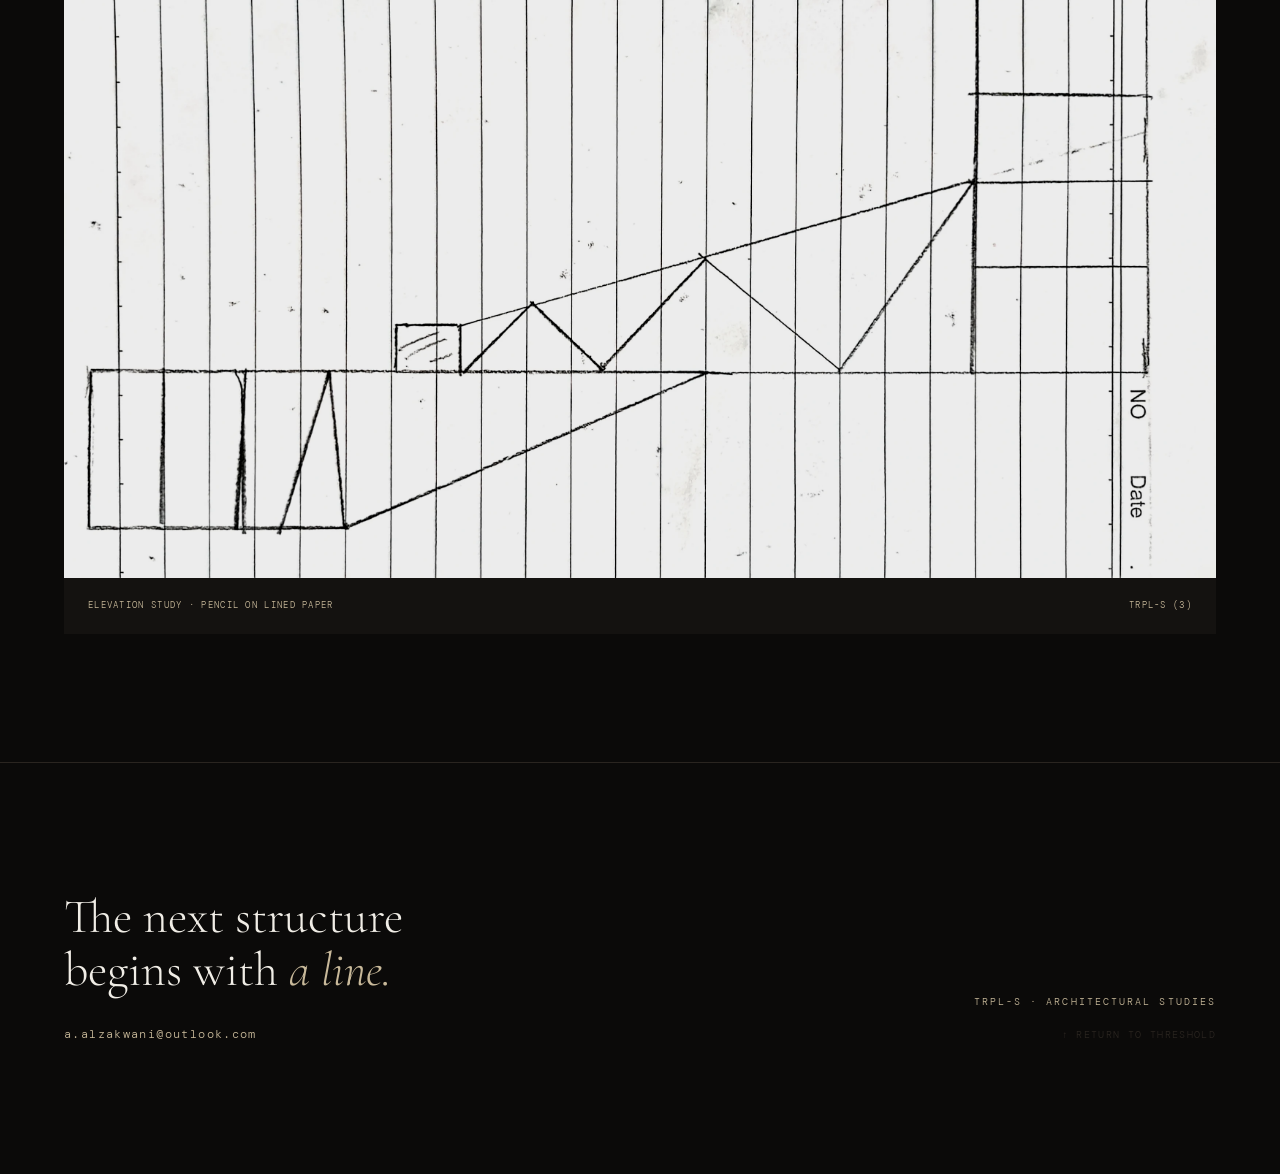
==== commit d84bb40c: "Added Study 003 / trpl-S (3) to the website." ====
--- a/index.html
+++ b/index.html
@@ -4,11 +4,19 @@
   <meta charset="UTF-8">
   <meta name="viewport" content="width=device-width, initial-scale=1.0">
   <meta name="theme-color" content="#0B0A09">
-  <meta name="description" content="An architectural sketchbook exploring houses shaped by triangles, tension, shelter, and movement.">
+  <meta name="description" content="An architectural sketchbook of three original houses shaped by triangles, tension, shelter, and movement.">
   <meta property="og:title" content="trpl-S | Where triangles become shelter.">
-  <meta property="og:description" content="Two original house studies shaped by triangles, tension, shelter, and movement.">
-  <meta property="og:image" content="assets/trpl-s-social-preview.png">
+  <meta property="og:description" content="Three original house studies shaped by triangles, tension, shelter, and movement.">
+  <meta property="og:image" content="assets/trpl-s-social-preview.png?v=2">
+  <meta property="og:image:type" content="image/png">
+  <meta property="og:image:width" content="1200">
+  <meta property="og:image:height" content="630">
+  <meta property="og:image:alt" content="trpl-S architectural sketchbook — Where triangles become shelter.">
   <meta property="og:type" content="website">
+  <meta name="twitter:card" content="summary_large_image">
+  <meta name="twitter:title" content="trpl-S | Where triangles become shelter.">
+  <meta name="twitter:description" content="Three original house studies shaped by triangles, tension, shelter, and movement.">
+  <meta name="twitter:image" content="assets/trpl-s-social-preview.png?v=2">
   <title>trpl-S | Where triangles become shelter.</title>
   <link rel="icon" type="image/svg+xml" href="brand/trpl-s-logo-package/web/trpl-s-site-icon.svg?v=2">
   <link rel="icon" type="image/png" sizes="32x32" href="brand/trpl-s-logo-package/web/favicon-32.png?v=2">
@@ -26,6 +34,7 @@
     <ul class="nav-links">
       <li><a href="#trpl-s-1">trpl-S (1)</a></li>
       <li><a href="#trpl-s-2">trpl-S (2)</a></li>
+      <li><a href="#trpl-s-3">trpl-S (3)</a></li>
       <li><a href="#contact">Contact</a></li>
     </ul>
   </nav>
@@ -105,6 +114,25 @@
         </div>
       </div>
     </section>
+
+    <section class="trpl-s-3" id="trpl-s-3">
+      <div class="chapter reveal">trpl-S (3)</div>
+      <div class="trpl-s-3-intro">
+        <div class="reveal" style="transition-delay:0.05s">
+          <h2 class="trpl-s-3-headline">A line rises<br>into <em>a skyline.</em></h2>
+        </div>
+        <div class="reveal" style="transition-delay:0.12s">
+          <p class="trpl-s-3-body">A low sequence of frames gathers height across the page, connecting grounded rooms to a vertical volume. Repeated triangles turn the long elevation into movement.</p>
+        </div>
+      </div>
+      <figure class="trpl-s-3-drawing reveal" style="transition-delay:0.1s">
+        <img src="assets/trpl-S(3).webp" alt="Pencil elevation drawing of trpl-S (3), a long house formed from rising triangular frames between low and tall rectangular volumes" width="3151" height="1662" loading="lazy">
+        <figcaption>
+          <span>Elevation study · Pencil on lined paper</span>
+          <span>trpl-S (3)</span>
+        </figcaption>
+      </figure>
+    </section>
   </main>
 
   <footer class="footer" id="contact">
--- a/styles.css
+++ b/styles.css
@@ -211,14 +211,19 @@
   overflow: hidden;
 }
 
-.drawing-strip-inner { display: flex; width: 100%; height: clamp(340px, 55vw, 680px); }
+.drawing-strip-inner {
+  display: flex;
+  width: 100%;
+  justify-content: center;
+  background: var(--dark);
+}
 
 .drawing-strip img {
   width: 100%;
-  height: 100%;
-  object-fit: cover;
-  object-position: center;
+  height: auto;
+  object-fit: contain;
   filter: contrast(1.05) brightness(0.97);
+  display: block;
 }
 
 .drawing-caption {
@@ -302,7 +307,7 @@
 .trpl-s-2-headline em { font-style: italic; color: var(--graphite); }
 .trpl-s-2-body { color: var(--graphite); font-size: 0.9rem; line-height: 1.75; }
 .trpl-s-2-editions {
-  width: min(760px, 100%);
+  width: min(1180px, 100%);
   margin-inline: auto;
 }
 
@@ -310,14 +315,14 @@
 
 .edition img {
   width: 100%;
-  aspect-ratio: 3 / 4;
-  object-fit: cover;
+  height: auto;
+  object-fit: contain;
   filter: brightness(0.8) contrast(1.05);
   display: block;
-  transition: transform 0.6s cubic-bezier(0.22, 1, 0.36, 1), filter 0.4s;
-}
-
-.edition:hover img { transform: scale(1.03); filter: brightness(0.95) contrast(1.05); }
+  transition: filter 0.4s;
+}
+
+.edition:hover img { filter: brightness(0.95) contrast(1.05); }
 .edition-label { padding: 1.4rem 1.6rem; background: var(--dark); }
 
 .edition-num {
@@ -331,6 +336,70 @@
 }
 
 .edition-title { font-family: var(--display); font-size: 1.15rem; font-weight: 300; }
+
+.trpl-s-3 {
+  background: var(--black);
+  padding: var(--gap) clamp(1.5rem, 5vw, 4rem);
+}
+
+.trpl-s-3 .chapter { margin-bottom: 2.5rem; }
+
+.trpl-s-3-intro {
+  display: grid;
+  grid-template-columns: 1fr 1fr;
+  gap: 4rem;
+  align-items: end;
+  margin-bottom: 4rem;
+}
+
+.trpl-s-3-headline {
+  font-family: var(--display);
+  font-weight: 300;
+  font-size: clamp(2rem, 4.5vw, 3.8rem);
+  line-height: 1.05;
+}
+
+.trpl-s-3-headline em {
+  color: var(--vellum);
+  font-style: italic;
+}
+
+.trpl-s-3-body {
+  color: var(--graphite);
+  font-size: 0.9rem;
+  line-height: 1.75;
+}
+
+.trpl-s-3-drawing {
+  width: min(1400px, 100%);
+  margin-inline: auto;
+  overflow: hidden;
+  background: var(--paper);
+}
+
+.trpl-s-3-drawing img {
+  width: 100%;
+  height: auto;
+  filter: brightness(0.9) contrast(1.06);
+  transition: filter 0.4s;
+}
+
+.trpl-s-3-drawing:hover img {
+  filter: brightness(1) contrast(1.04);
+}
+
+.trpl-s-3-drawing figcaption {
+  display: flex;
+  justify-content: space-between;
+  gap: 2rem;
+  padding: 1.25rem 1.5rem;
+  color: var(--graphite);
+  background: var(--dark);
+  font-family: var(--mono);
+  font-size: 0.58rem;
+  letter-spacing: 0.14em;
+  text-transform: uppercase;
+}
 
 .footer {
   background: var(--black);
@@ -403,12 +472,19 @@
 }
 
 @media (max-width: 700px) {
-  .trpl-s-2-intro { grid-template-columns: 1fr; gap: 2rem; }
+  .trpl-s-2-intro,
+  .trpl-s-3-intro { grid-template-columns: 1fr; gap: 2rem; }
 }
 
 @media (max-width: 600px) {
-  .nav-links { gap: 1rem; }
-  .nav-links a { font-size: 0.55rem; letter-spacing: 0.08em; }
+  .nav-links { gap: 0.75rem; }
+  .nav-links a { font-size: 0.5rem; letter-spacing: 0.04em; }
+
+  .trpl-s-3-drawing figcaption {
+    padding: 1rem;
+    font-size: 0.52rem;
+    letter-spacing: 0.08em;
+  }
 }
 
 @media (prefers-reduced-motion: reduce) {
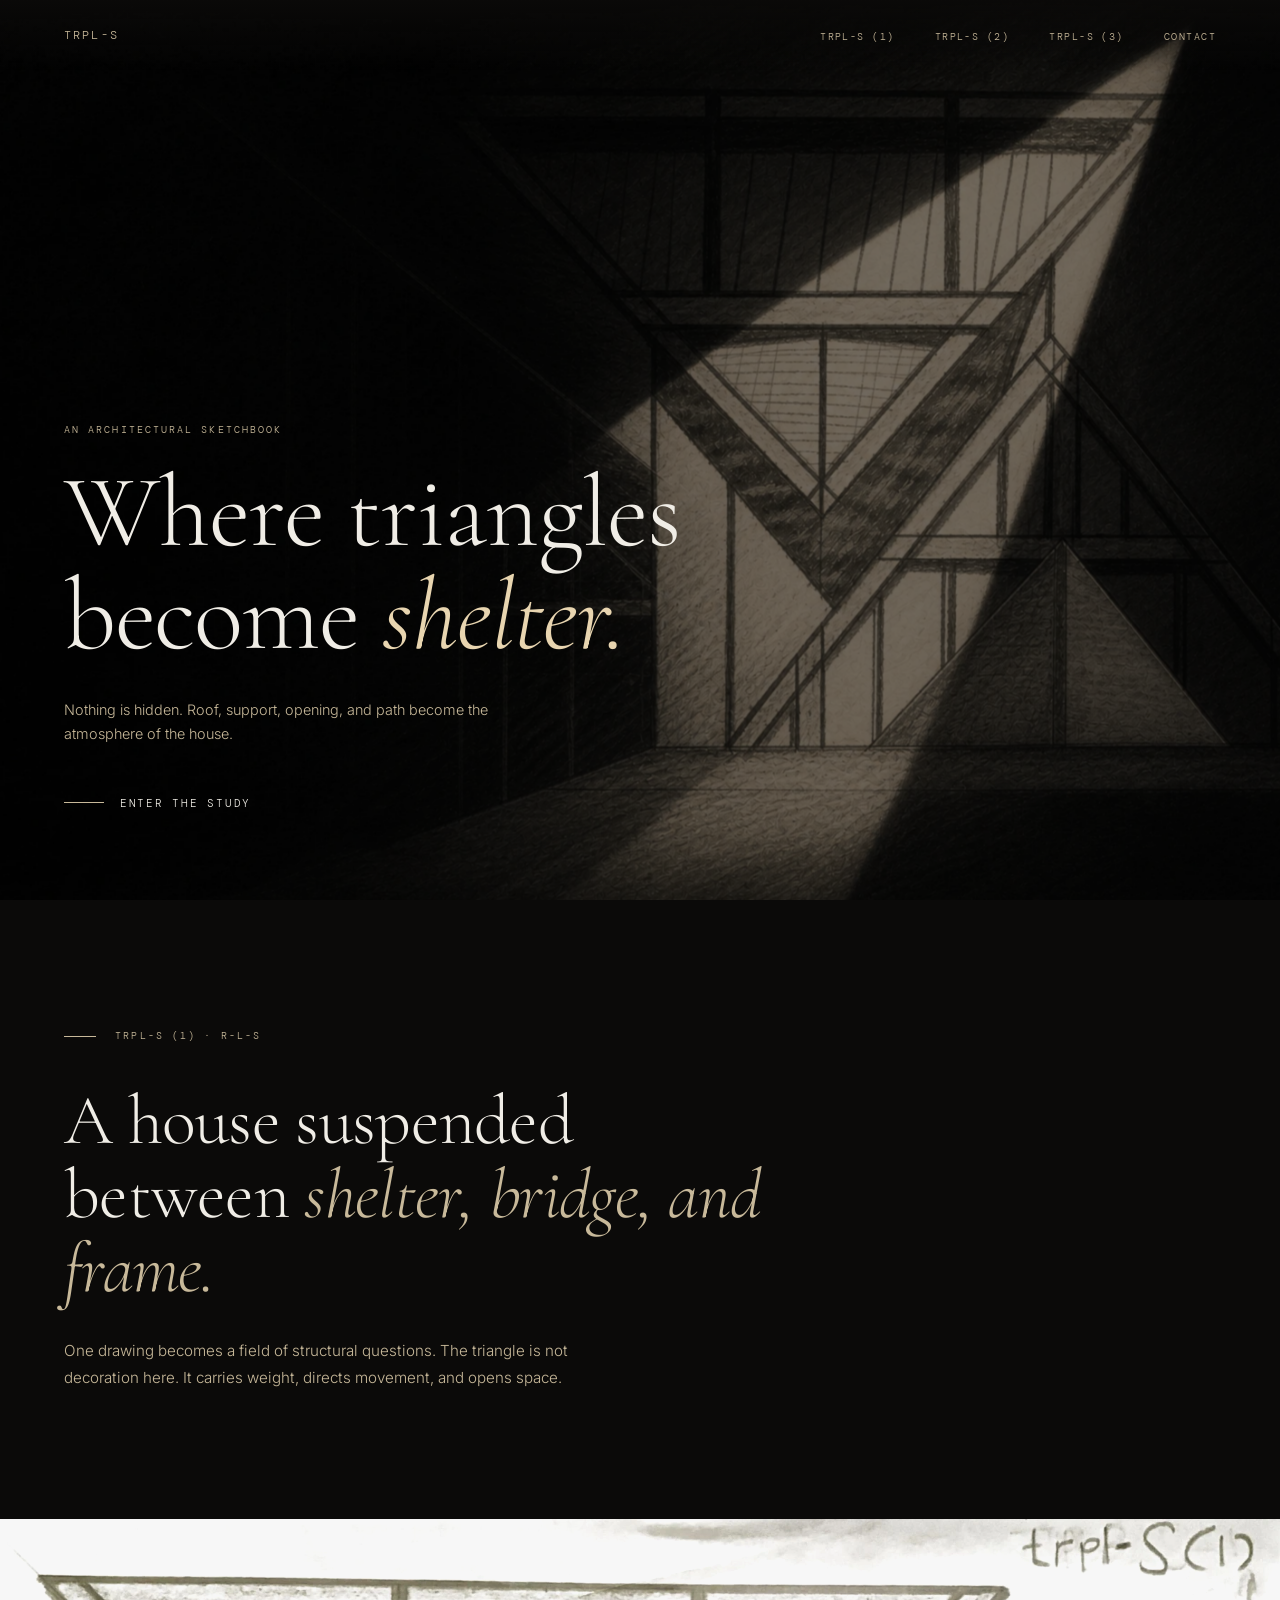
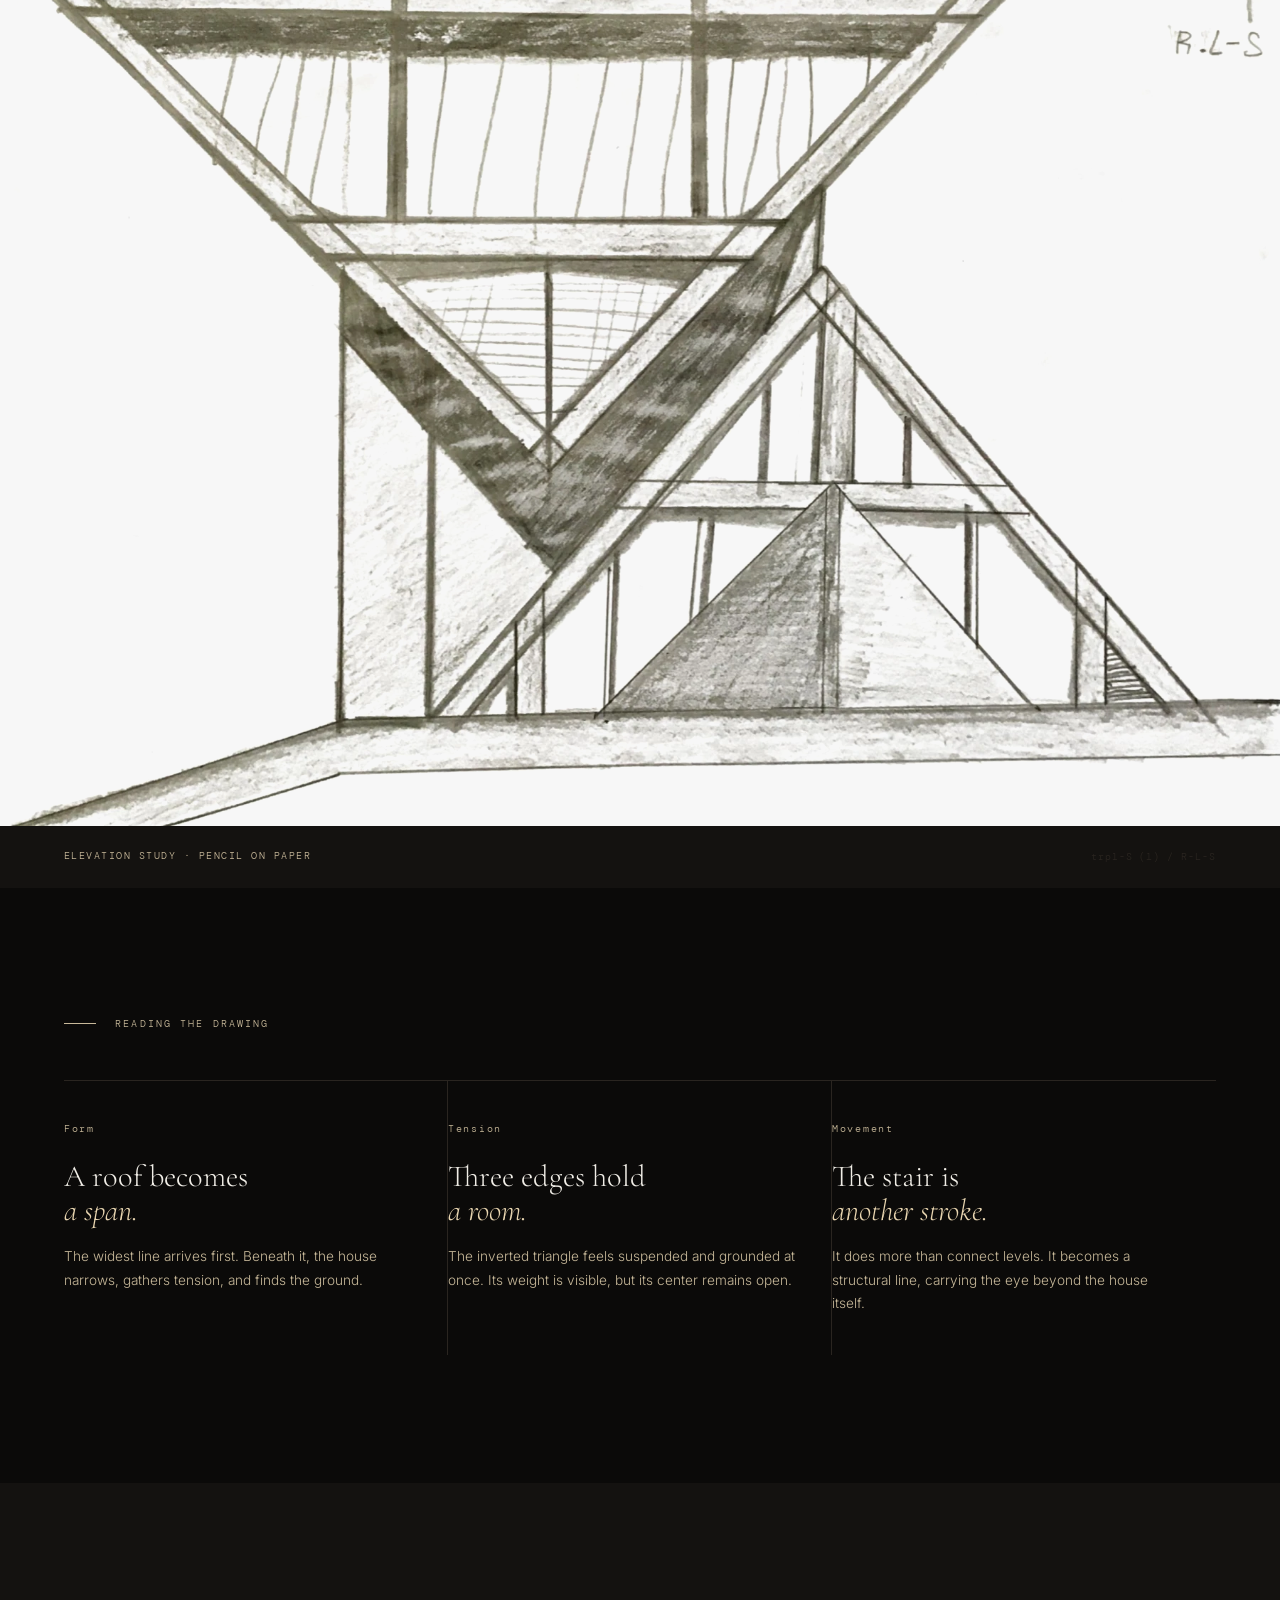
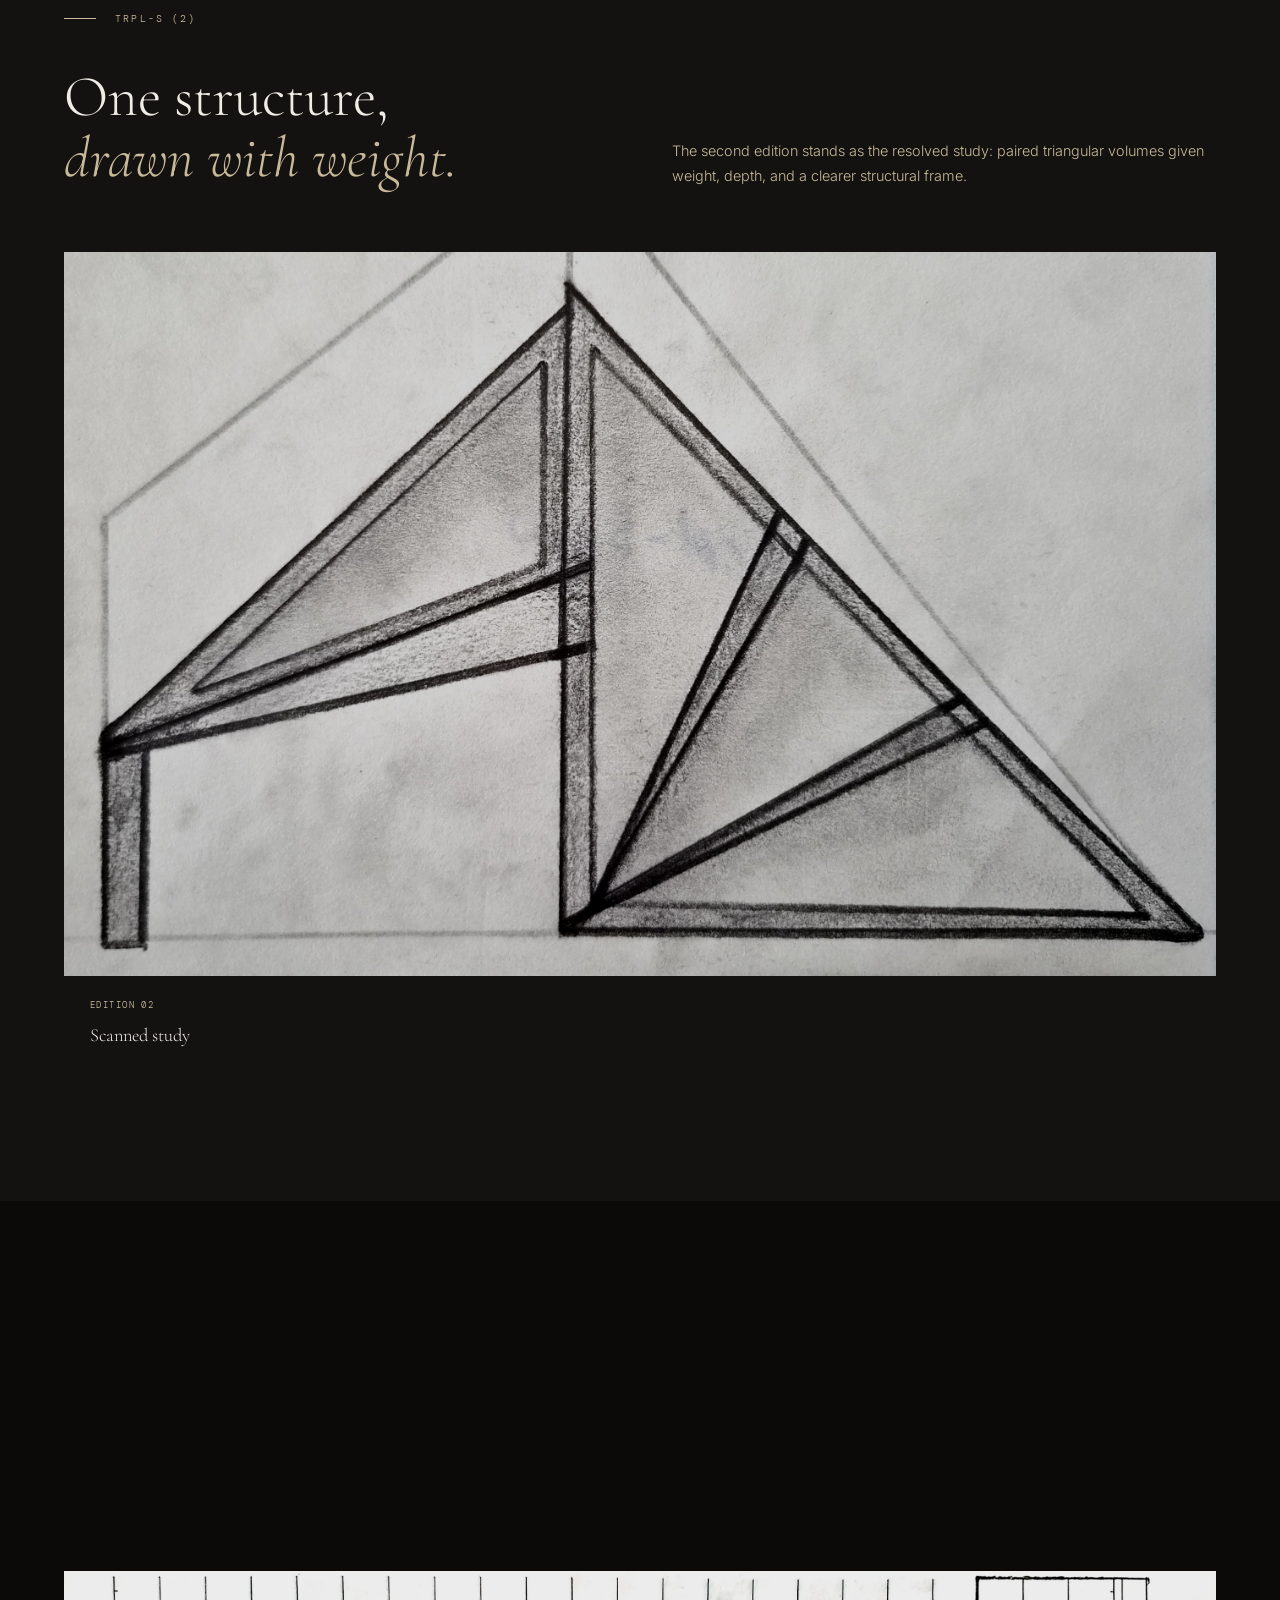
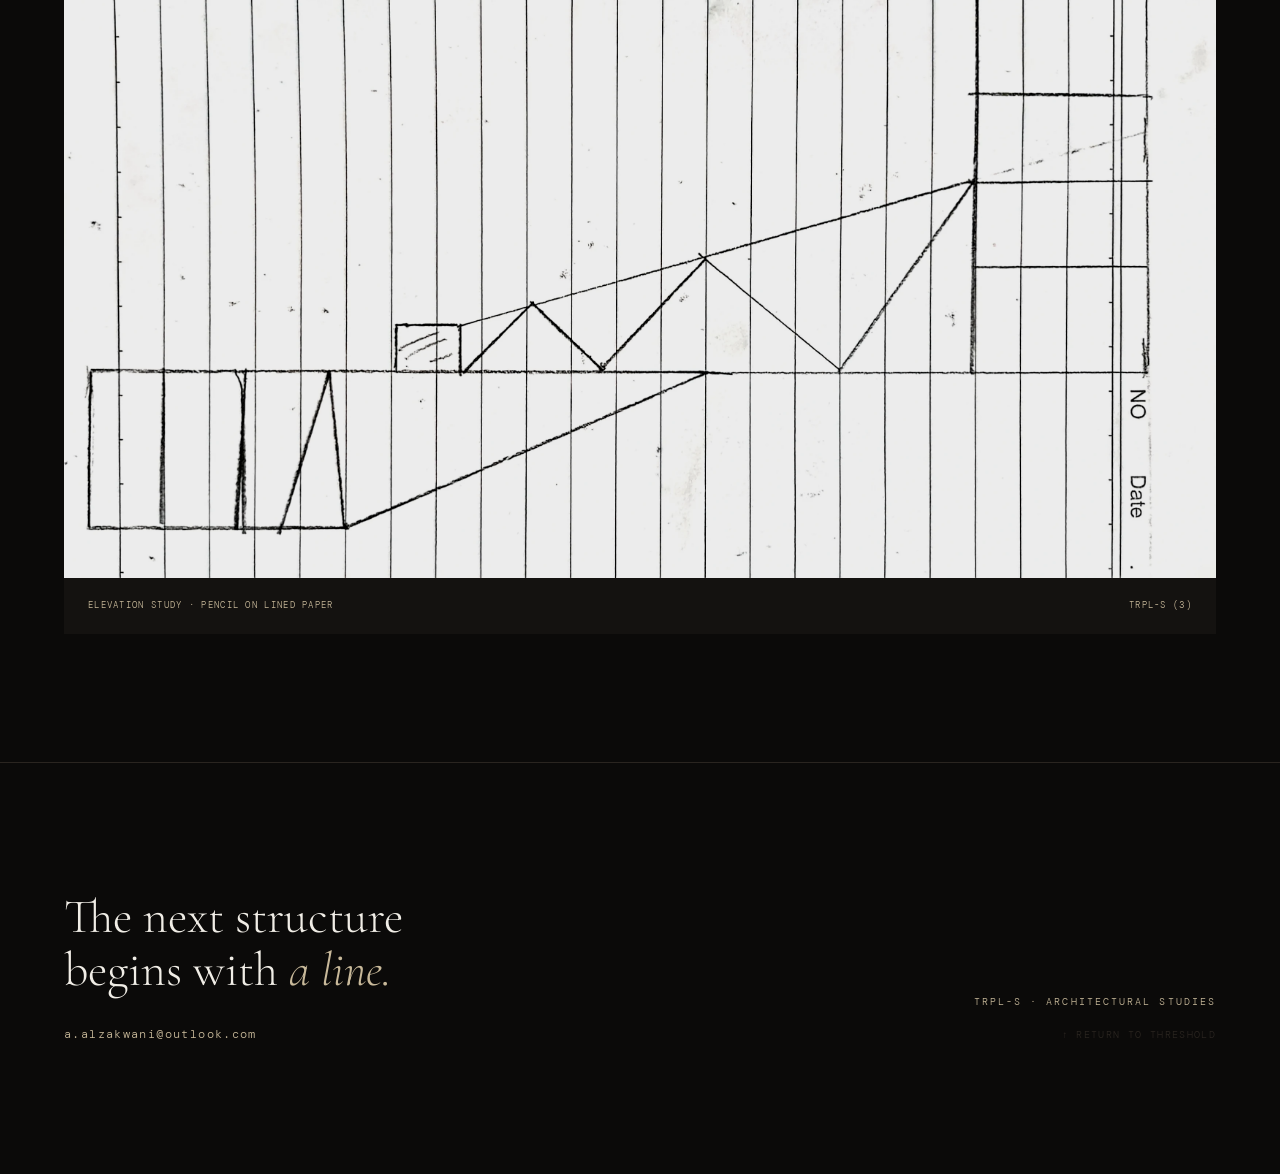
==== commit 9c2b6108: "Enhance visual comparison features and improve navigation responsiveness" ====
--- a/index.html
+++ b/index.html
@@ -25,13 +25,17 @@
   <link rel="preconnect" href="https://fonts.googleapis.com">
   <link rel="preconnect" href="https://fonts.gstatic.com" crossorigin>
   <link href="https://fonts.googleapis.com/css2?family=Cormorant+Garamond:ital,wght@0,300;0,400;0,600;1,300;1,400&family=DM+Mono:wght@300;400&family=Inter:wght@300;400&display=swap" rel="stylesheet">
-  <link rel="stylesheet" href="styles.css?v=6">
-  <script src="script.js?v=6" defer></script>
+  <link rel="stylesheet" href="styles.css?v=7">
+  <script src="script.js?v=7" defer></script>
 </head>
 <body>
-  <nav>
-    <span class="nav-logo">trpl-S</span>
-    <ul class="nav-links">
+  <nav class="site-nav" aria-label="Primary navigation">
+    <a class="nav-logo" href="#threshold" aria-label="trpl-S home">trpl-S</a>
+    <button class="nav-toggle" type="button" aria-expanded="false" aria-controls="primary-menu">
+      <span class="nav-toggle-label">Menu</span>
+      <span class="nav-toggle-icon" aria-hidden="true"><i></i><i></i></span>
+    </button>
+    <ul class="nav-links" id="primary-menu">
       <li><a href="#trpl-s-1">trpl-S (1)</a></li>
       <li><a href="#trpl-s-2">trpl-S (2)</a></li>
       <li><a href="#trpl-s-3">trpl-S (3)</a></li>
@@ -63,14 +67,31 @@
       </div>
     </section>
 
-    <div class="drawing-strip reveal">
-      <div class="drawing-strip-inner">
-        <img src="assets/trpl-S(1).webp" alt="Pencil elevation study of R-L-S — a house formed from triangular structural logic">
-      </div>
-    </div>
-    <div class="drawing-caption reveal">
-      <span class="drawing-caption-text">Elevation study · Pencil on paper</span>
-      <span class="drawing-caption-meta">trpl-S (1) / R-L-S</span>
+    <div data-comparison-host>
+      <div data-comparison-fallback>
+        <div class="drawing-strip reveal">
+          <div class="drawing-strip-inner">
+            <img src="assets/trpl-S(1).webp" alt="Pencil elevation study of R-L-S — a house formed from triangular structural logic">
+          </div>
+        </div>
+        <div class="drawing-caption reveal">
+          <span class="drawing-caption-text">Elevation study · Pencil on paper</span>
+          <span class="drawing-caption-meta">trpl-S (1) / R-L-S</span>
+        </div>
+      </div>
+      <figure class="visual-comparison" data-visual-comparison data-project="trpl-S (1)" data-original-src="assets/trpl-S(1).webp" data-visualization-src="" hidden>
+        <div class="visual-comparison-stage">
+          <img class="visual-comparison-image visual-comparison-original" alt="Original pencil elevation study of trpl-S (1)" data-comparison-original>
+          <div class="visual-comparison-reveal" data-comparison-reveal>
+            <img class="visual-comparison-image visual-comparison-concept" alt="AI-assisted concept visualization of trpl-S (1) as a realistic home" data-comparison-concept>
+          </div>
+          <span class="visual-comparison-label visual-comparison-label-original">Original drawing</span>
+          <span class="visual-comparison-label visual-comparison-label-concept">Concept visualization</span>
+          <span class="visual-comparison-divider" aria-hidden="true" data-comparison-divider><i></i></span>
+          <input class="visual-comparison-control" type="range" min="0" max="100" value="50" aria-label="Compare the original drawing and concept visualization for trpl-S (1)" aria-valuetext="50% original drawing and 50% concept visualization" data-comparison-control>
+        </div>
+        <figcaption>AI-assisted concept visualization · Interpretive only · Not for construction</figcaption>
+      </figure>
     </div>
 
     <section class="analysis" id="form">
@@ -105,12 +126,29 @@
         </div>
       </div>
       <div class="trpl-s-2-editions reveal" style="transition-delay:0.1s">
-        <div class="edition">
-          <img src="assets/trpl-S(2).webp" alt="Second edition scanned pencil drawing of trpl-S (2)">
-          <div class="edition-label">
-            <span class="edition-num">Edition 02</span>
-            <span class="edition-title">Scanned study</span>
-          </div>
+        <div data-comparison-host>
+          <div data-comparison-fallback>
+            <div class="edition">
+              <img src="assets/trpl-S(2).webp" alt="Second edition scanned pencil drawing of trpl-S (2)">
+              <div class="edition-label">
+                <span class="edition-num">Edition 02</span>
+                <span class="edition-title">Scanned study</span>
+              </div>
+            </div>
+          </div>
+          <figure class="visual-comparison" data-visual-comparison data-project="trpl-S (2)" data-original-src="assets/trpl-S(2).webp" data-visualization-src="" hidden>
+            <div class="visual-comparison-stage">
+              <img class="visual-comparison-image visual-comparison-original" alt="Original scanned pencil drawing of trpl-S (2)" data-comparison-original>
+              <div class="visual-comparison-reveal" data-comparison-reveal>
+                <img class="visual-comparison-image visual-comparison-concept" alt="AI-assisted concept visualization of trpl-S (2) as a realistic home" data-comparison-concept>
+              </div>
+              <span class="visual-comparison-label visual-comparison-label-original">Original drawing</span>
+              <span class="visual-comparison-label visual-comparison-label-concept">Concept visualization</span>
+              <span class="visual-comparison-divider" aria-hidden="true" data-comparison-divider><i></i></span>
+              <input class="visual-comparison-control" type="range" min="0" max="100" value="50" aria-label="Compare the original drawing and concept visualization for trpl-S (2)" aria-valuetext="50% original drawing and 50% concept visualization" data-comparison-control>
+            </div>
+            <figcaption>AI-assisted concept visualization · Interpretive only · Not for construction</figcaption>
+          </figure>
         </div>
       </div>
     </section>
@@ -125,13 +163,30 @@
           <p class="trpl-s-3-body">A low sequence of frames gathers height across the page, connecting grounded rooms to a vertical volume. Repeated triangles turn the long elevation into movement.</p>
         </div>
       </div>
-      <figure class="trpl-s-3-drawing reveal" style="transition-delay:0.1s">
-        <img src="assets/trpl-S(3).webp" alt="Pencil elevation drawing of trpl-S (3), a long house formed from rising triangular frames between low and tall rectangular volumes" width="3151" height="1662" loading="lazy">
-        <figcaption>
-          <span>Elevation study · Pencil on lined paper</span>
-          <span>trpl-S (3)</span>
-        </figcaption>
-      </figure>
+      <div data-comparison-host>
+        <div data-comparison-fallback>
+          <figure class="trpl-s-3-drawing reveal" style="transition-delay:0.1s">
+            <img src="assets/trpl-S(3).webp" alt="Pencil elevation drawing of trpl-S (3), a long house formed from rising triangular frames between low and tall rectangular volumes" width="3151" height="1662" loading="lazy">
+            <figcaption>
+              <span>Elevation study · Pencil on lined paper</span>
+              <span>trpl-S (3)</span>
+            </figcaption>
+          </figure>
+        </div>
+        <figure class="visual-comparison" data-visual-comparison data-project="trpl-S (3)" data-original-src="assets/trpl-S(3).webp" data-visualization-src="" hidden>
+          <div class="visual-comparison-stage">
+            <img class="visual-comparison-image visual-comparison-original" alt="Original pencil elevation drawing of trpl-S (3)" data-comparison-original>
+            <div class="visual-comparison-reveal" data-comparison-reveal>
+              <img class="visual-comparison-image visual-comparison-concept" alt="AI-assisted concept visualization of trpl-S (3) as a realistic home" data-comparison-concept>
+            </div>
+            <span class="visual-comparison-label visual-comparison-label-original">Original drawing</span>
+            <span class="visual-comparison-label visual-comparison-label-concept">Concept visualization</span>
+            <span class="visual-comparison-divider" aria-hidden="true" data-comparison-divider><i></i></span>
+            <input class="visual-comparison-control" type="range" min="0" max="100" value="50" aria-label="Compare the original drawing and concept visualization for trpl-S (3)" aria-valuetext="50% original drawing and 50% concept visualization" data-comparison-control>
+          </div>
+          <figcaption>AI-assisted concept visualization · Interpretive only · Not for construction</figcaption>
+        </figure>
+      </div>
     </section>
   </main>
 
--- a/styles.css
+++ b/styles.css
@@ -56,12 +56,16 @@
 }
 
 .nav-logo {
+  position: relative;
+  z-index: 2;
   font-family: var(--mono);
   font-size: 0.75rem;
   letter-spacing: 0.18em;
   color: var(--graphite);
   text-transform: uppercase;
 }
+
+.nav-toggle { display: none; }
 
 .nav-links {
   display: flex;
@@ -401,6 +405,149 @@
   text-transform: uppercase;
 }
 
+.visual-comparison[hidden],
+[data-comparison-fallback][hidden] {
+  display: none !important;
+}
+
+.visual-comparison {
+  width: min(1400px, 100%);
+  margin-inline: auto;
+  overflow: hidden;
+  background: var(--dark);
+}
+
+.visual-comparison-stage {
+  --comparison-position: 50%;
+  position: relative;
+  width: 100%;
+  aspect-ratio: 16 / 9;
+  overflow: hidden;
+  background: var(--mid);
+}
+
+.visual-comparison-image {
+  position: absolute;
+  inset: 0;
+  width: 100%;
+  height: 100%;
+  max-width: none;
+  object-fit: cover;
+}
+
+.visual-comparison-original {
+  object-fit: contain;
+  background: var(--paper);
+  filter: brightness(0.9) contrast(1.05);
+}
+
+.visual-comparison-reveal {
+  position: absolute;
+  z-index: 1;
+  inset: 0 auto 0 0;
+  width: 50%;
+  overflow: hidden;
+}
+
+.visual-comparison-concept {
+  width: 100vw;
+  max-width: none;
+}
+
+.visual-comparison-label {
+  position: absolute;
+  z-index: 3;
+  top: 1rem;
+  padding: 0.45rem 0.65rem;
+  color: var(--paper);
+  background: rgba(11, 10, 9, 0.72);
+  font-family: var(--mono);
+  font-size: 0.56rem;
+  letter-spacing: 0.1em;
+  text-transform: uppercase;
+  pointer-events: none;
+}
+
+.visual-comparison-label-original { right: 1rem; }
+.visual-comparison-label-concept { left: 1rem; }
+
+.visual-comparison-divider {
+  position: absolute;
+  z-index: 2;
+  top: 0;
+  bottom: 0;
+  left: 50%;
+  width: 1px;
+  background: var(--white);
+  transform: translateX(-50%);
+  pointer-events: none;
+}
+
+.visual-comparison-divider i {
+  position: absolute;
+  top: 50%;
+  left: 50%;
+  display: grid;
+  width: 3rem;
+  height: 3rem;
+  place-items: center;
+  border: 1px solid var(--white);
+  border-radius: 50%;
+  background: rgba(11, 10, 9, 0.82);
+  transform: translate(-50%, -50%);
+}
+
+.visual-comparison-divider i::before,
+.visual-comparison-divider i::after {
+  position: absolute;
+  content: '';
+  width: 0.45rem;
+  height: 0.45rem;
+  border-bottom: 1px solid var(--white);
+  border-left: 1px solid var(--white);
+}
+
+.visual-comparison-divider i::before {
+  left: 0.7rem;
+  transform: rotate(45deg);
+}
+
+.visual-comparison-divider i::after {
+  right: 0.7rem;
+  transform: rotate(225deg);
+}
+
+.visual-comparison-control {
+  position: absolute;
+  z-index: 4;
+  inset: 0;
+  width: 100%;
+  height: 100%;
+  margin: 0;
+  opacity: 0;
+  cursor: ew-resize;
+  touch-action: pan-y;
+}
+
+.visual-comparison-control:focus-visible {
+  outline: 0;
+}
+
+.visual-comparison-stage:has(.visual-comparison-control:focus-visible) {
+  outline: 2px solid var(--vellum);
+  outline-offset: -4px;
+}
+
+.visual-comparison figcaption {
+  padding: 1rem 1.5rem;
+  color: var(--graphite);
+  font-family: var(--mono);
+  font-size: 0.56rem;
+  letter-spacing: 0.12em;
+  text-align: center;
+  text-transform: uppercase;
+}
+
 .footer {
   background: var(--black);
   padding: var(--gap) clamp(1.5rem, 5vw, 4rem);
@@ -477,14 +624,126 @@
 }
 
 @media (max-width: 600px) {
-  .nav-links { gap: 0.75rem; }
-  .nav-links a { font-size: 0.5rem; letter-spacing: 0.04em; }
+  nav {
+    min-height: 4rem;
+    padding: 0 1.25rem;
+    background: rgba(11, 10, 9, 0.92);
+    border-bottom: 1px solid rgba(200, 185, 154, 0.12);
+    backdrop-filter: blur(18px);
+  }
+
+  nav::after { display: none; }
+
+  .nav-logo {
+    color: var(--paper);
+    font-size: 0.68rem;
+  }
+
+  .nav-toggle {
+    position: relative;
+    z-index: 2;
+    display: flex;
+    min-width: 4.75rem;
+    min-height: 2.75rem;
+    align-items: center;
+    justify-content: flex-end;
+    gap: 0.7rem;
+    border: 0;
+    color: var(--graphite);
+    background: transparent;
+    font-family: var(--mono);
+    font-size: 0.58rem;
+    letter-spacing: 0.12em;
+    text-transform: uppercase;
+    cursor: pointer;
+  }
+
+  .nav-toggle:focus-visible,
+  .nav-links a:focus-visible,
+  .nav-logo:focus-visible {
+    outline: 1px solid var(--vellum);
+    outline-offset: 4px;
+  }
+
+  .nav-toggle-icon {
+    position: relative;
+    display: block;
+    width: 1.15rem;
+    height: 0.75rem;
+  }
+
+  .nav-toggle-icon i {
+    position: absolute;
+    right: 0;
+    width: 100%;
+    height: 1px;
+    background: currentColor;
+    transition: top 0.25s ease, transform 0.25s ease;
+  }
+
+  .nav-toggle-icon i:first-child { top: 0.18rem; }
+  .nav-toggle-icon i:last-child { top: 0.56rem; }
+
+  .site-nav.menu-open .nav-toggle-icon i:first-child { top: 0.38rem; transform: rotate(45deg); }
+  .site-nav.menu-open .nav-toggle-icon i:last-child { top: 0.38rem; transform: rotate(-45deg); }
+
+  .nav-links {
+    position: absolute;
+    top: 100%;
+    left: 0;
+    right: 0;
+    display: grid;
+    gap: 0;
+    padding: 0.5rem 1.25rem 1rem;
+    background: rgba(11, 10, 9, 0.98);
+    border-bottom: 1px solid rgba(200, 185, 154, 0.18);
+    visibility: hidden;
+    opacity: 0;
+    transform: translateY(-0.5rem);
+    pointer-events: none;
+    transition: opacity 0.25s ease, transform 0.25s ease, visibility 0.25s;
+  }
+
+  .site-nav.menu-open .nav-links {
+    visibility: visible;
+    opacity: 1;
+    transform: none;
+    pointer-events: auto;
+  }
+
+  .nav-links li { border-top: 1px solid rgba(200, 185, 154, 0.12); }
+
+  .nav-links a {
+    display: flex;
+    min-height: 3.25rem;
+    align-items: center;
+    justify-content: space-between;
+    color: var(--graphite);
+    font-size: 0.62rem;
+    letter-spacing: 0.12em;
+  }
+
+  .nav-links a::after {
+    content: '↘';
+    color: var(--mid);
+    font-size: 0.8rem;
+  }
+
+  .nav-links a[aria-current="true"] { color: var(--paper); }
+  .nav-links a[aria-current="true"]::after { color: var(--vellum); }
 
   .trpl-s-3-drawing figcaption {
     padding: 1rem;
     font-size: 0.52rem;
     letter-spacing: 0.08em;
   }
+
+  .visual-comparison-stage { aspect-ratio: 4 / 3; }
+  .visual-comparison-label { top: 0.65rem; font-size: 0.48rem; }
+  .visual-comparison-label-original { right: 0.65rem; }
+  .visual-comparison-label-concept { left: 0.65rem; }
+  .visual-comparison-divider i { width: 2.5rem; height: 2.5rem; }
+  .visual-comparison figcaption { padding: 0.9rem; font-size: 0.48rem; letter-spacing: 0.08em; }
 }
 
 @media (prefers-reduced-motion: reduce) {
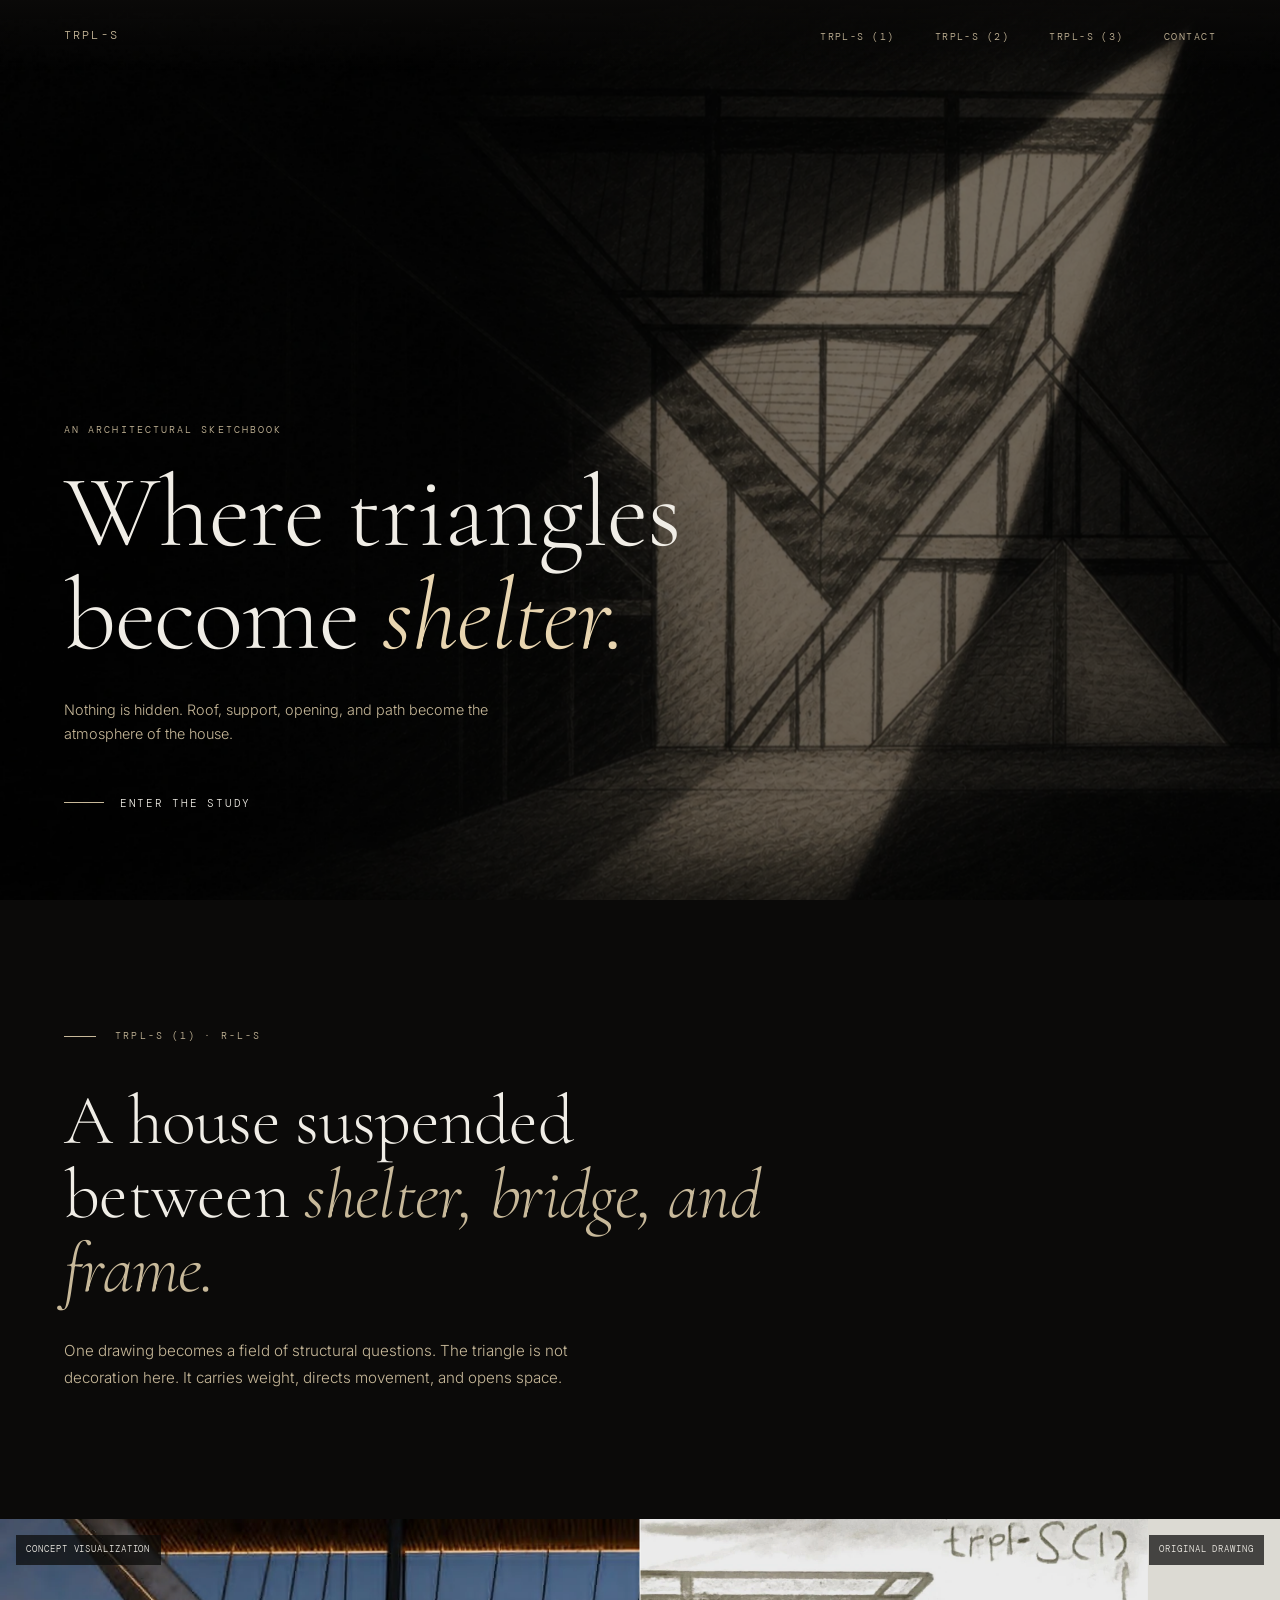
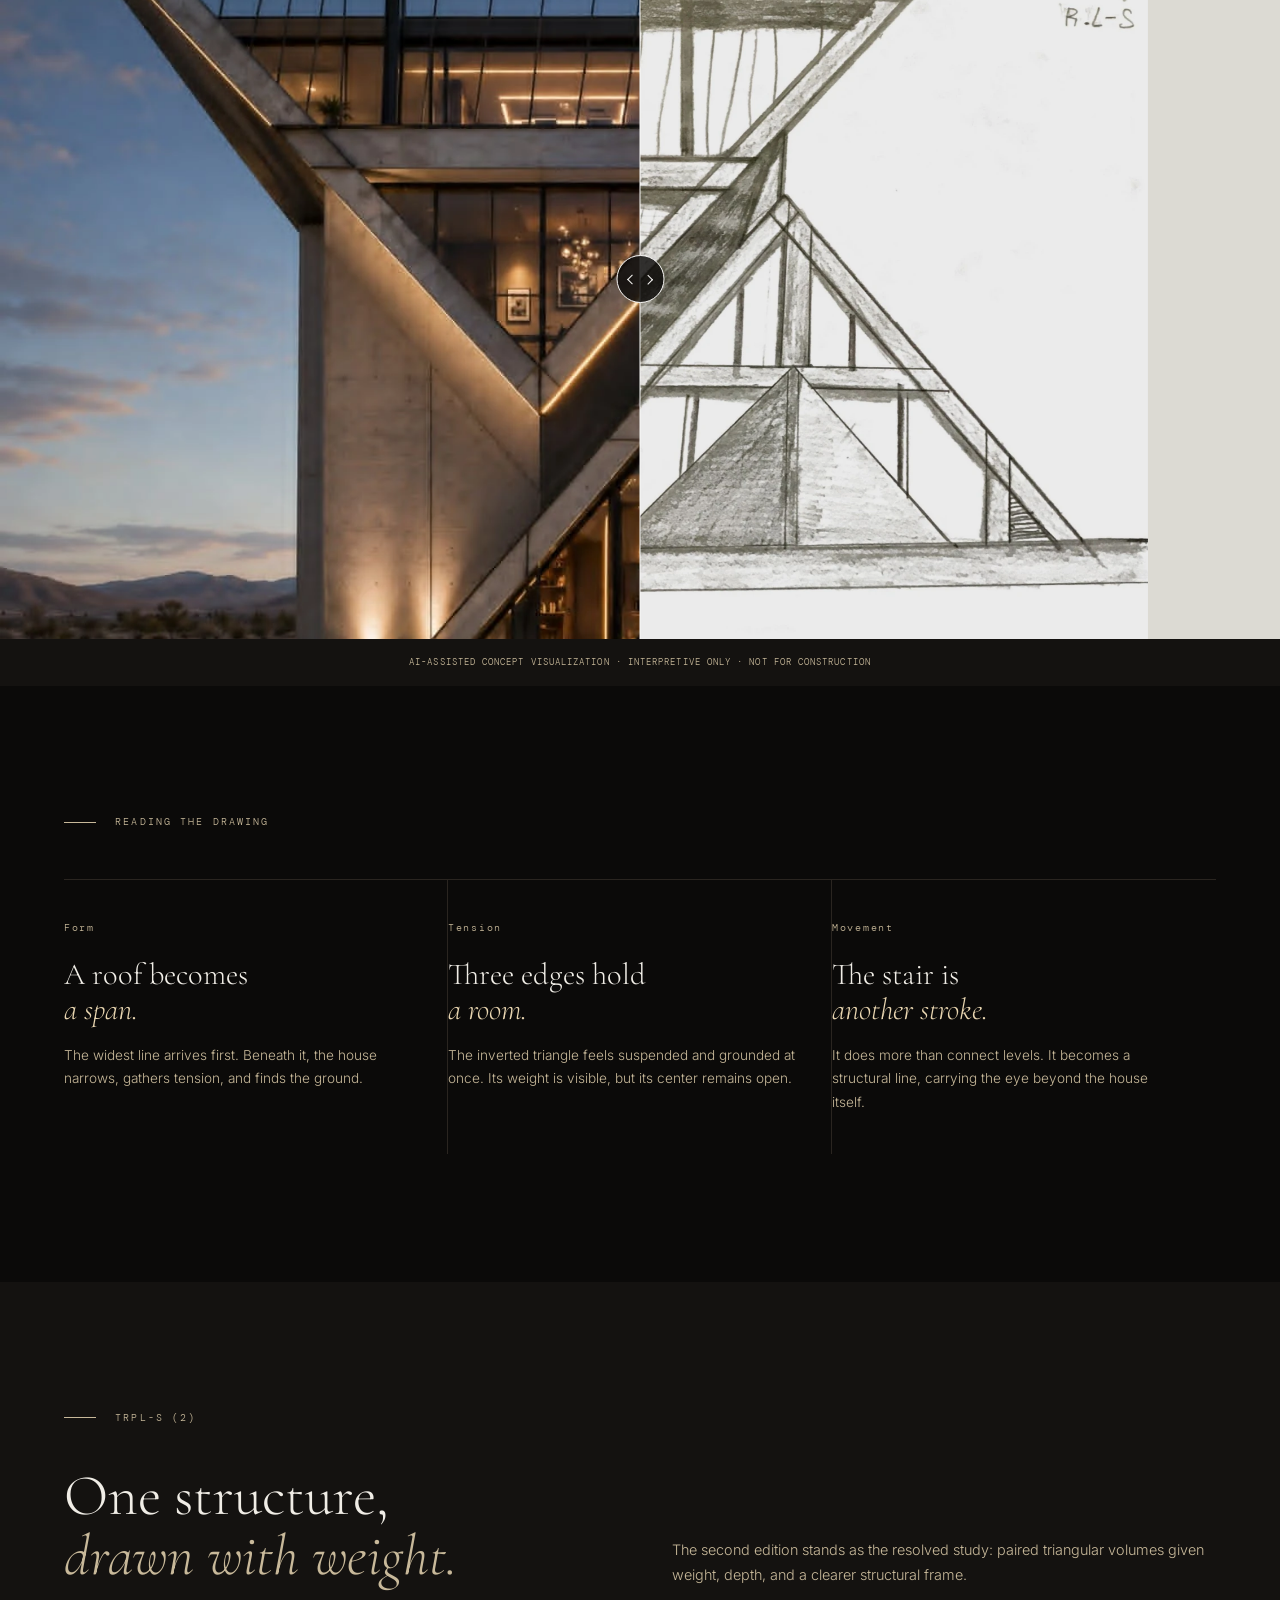
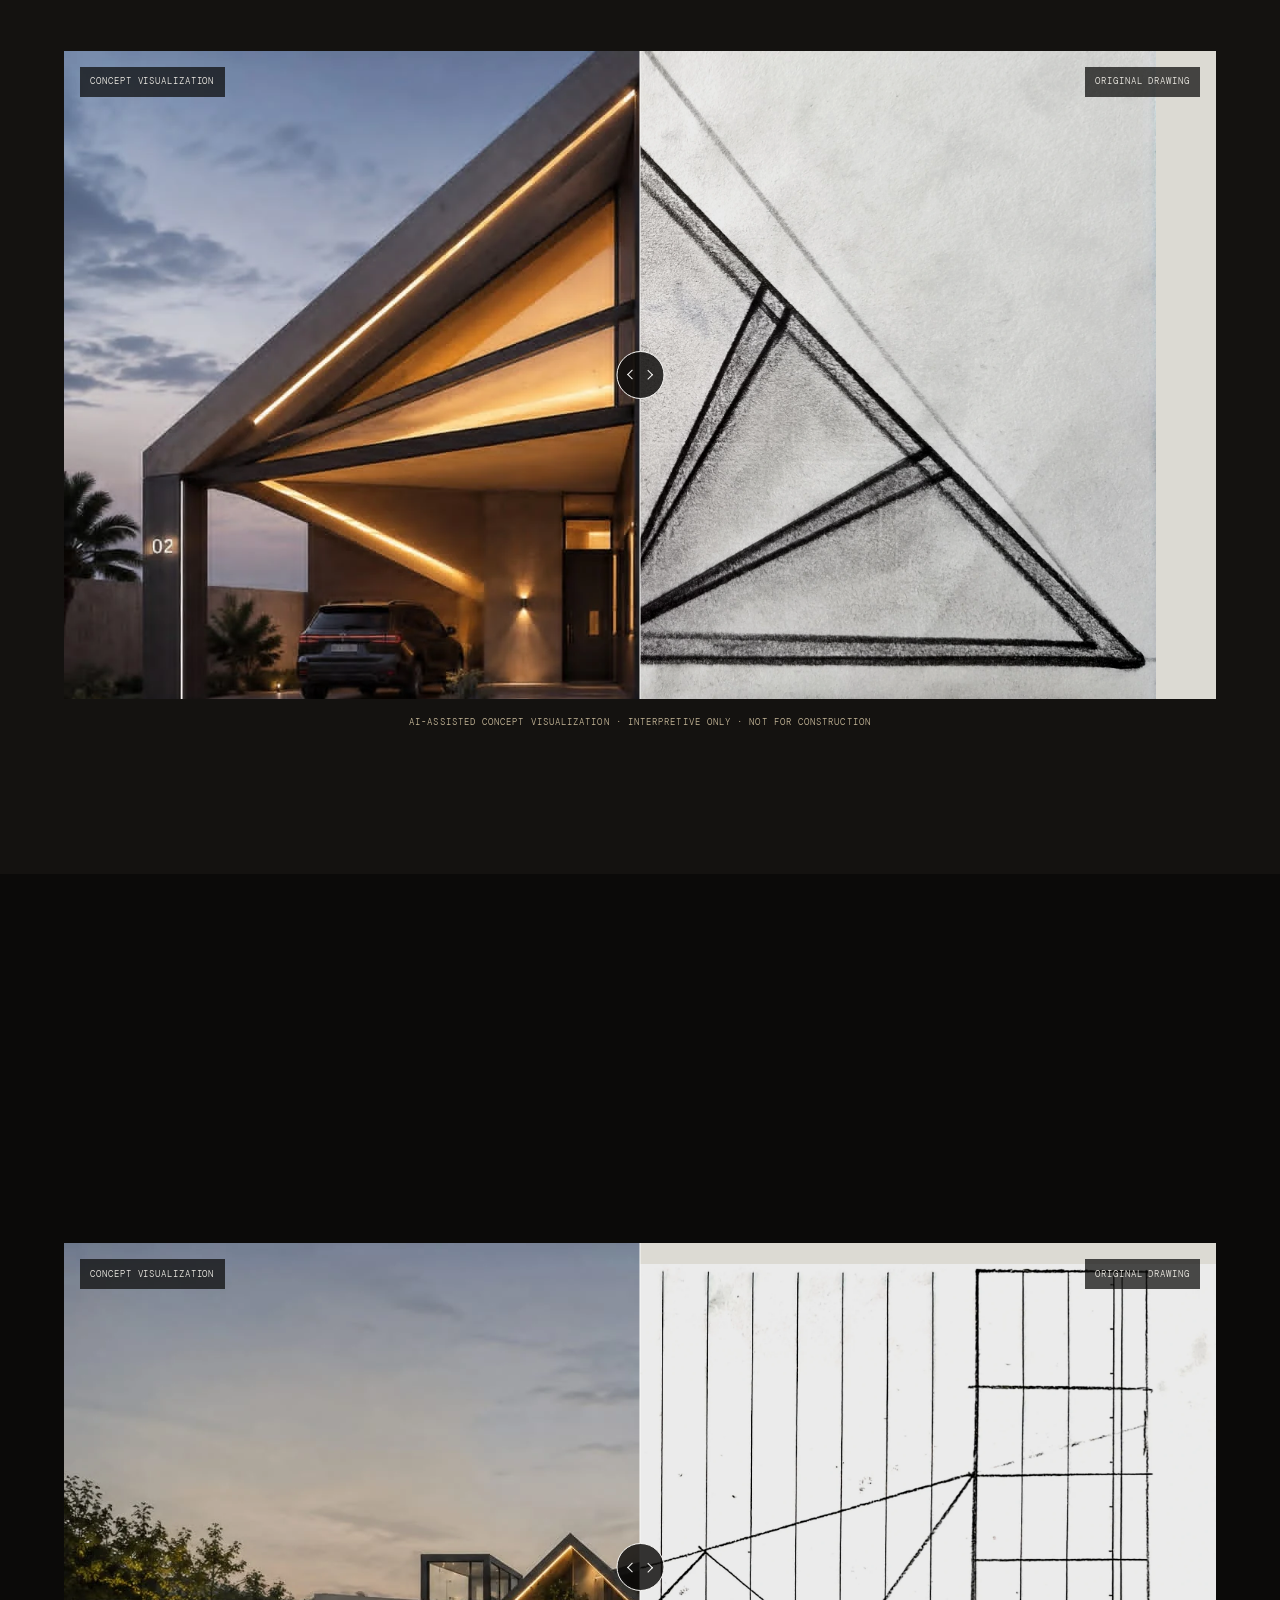
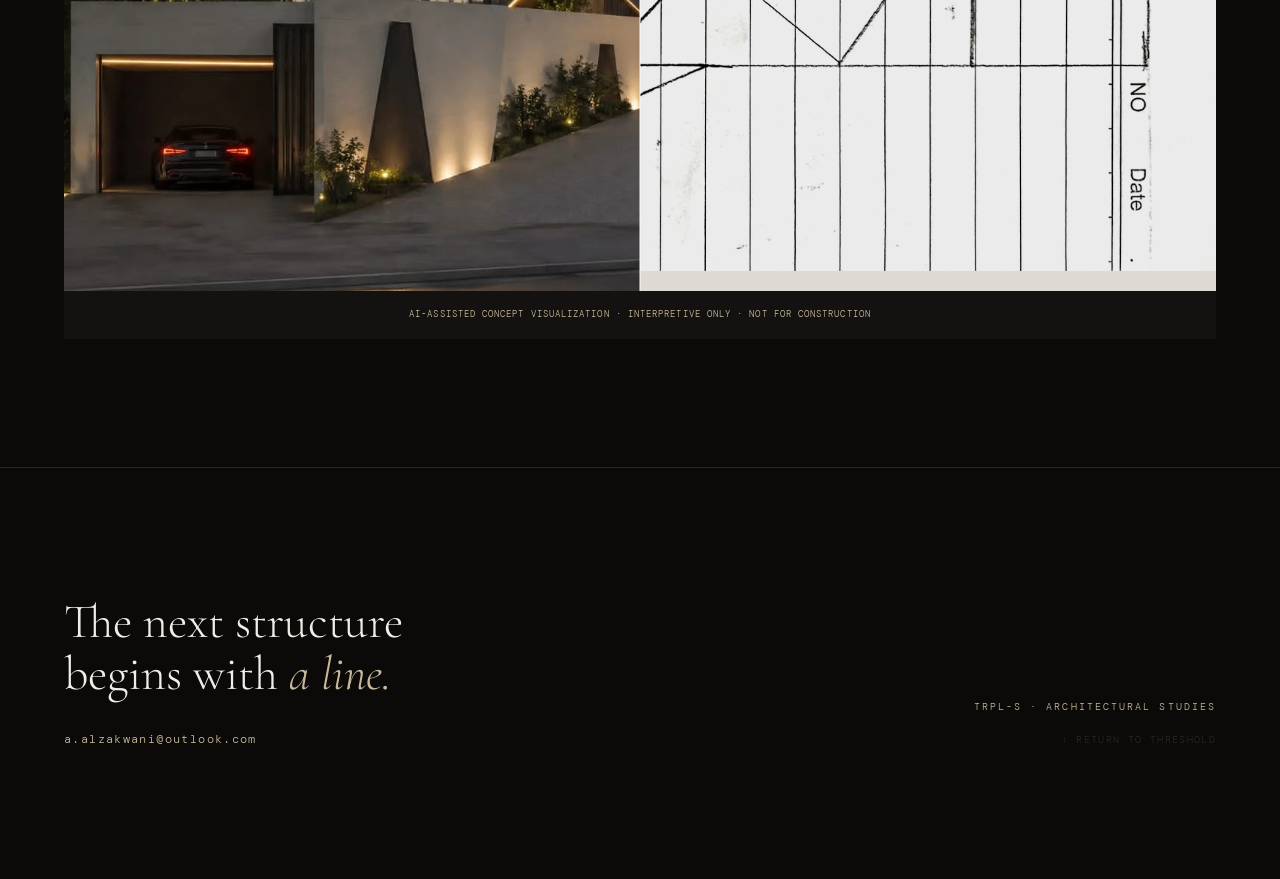
==== commit 1c25dd3b: "Add one curated before/after comparison to each of trpl-S (1), (2), and (3). Visitors can drag betwe" ====
--- a/index.html
+++ b/index.html
@@ -79,7 +79,7 @@
           <span class="drawing-caption-meta">trpl-S (1) / R-L-S</span>
         </div>
       </div>
-      <figure class="visual-comparison" data-visual-comparison data-project="trpl-S (1)" data-original-src="assets/trpl-S(1).webp" data-visualization-src="" hidden>
+      <figure class="visual-comparison" data-visual-comparison data-project="trpl-S (1)" data-original-src="assets/trpl-S(1).webp" data-visualization-src="assets/trpl-S(1)-visualization.webp">
         <div class="visual-comparison-stage">
           <img class="visual-comparison-image visual-comparison-original" alt="Original pencil elevation study of trpl-S (1)" data-comparison-original>
           <div class="visual-comparison-reveal" data-comparison-reveal>
@@ -136,7 +136,7 @@
               </div>
             </div>
           </div>
-          <figure class="visual-comparison" data-visual-comparison data-project="trpl-S (2)" data-original-src="assets/trpl-S(2).webp" data-visualization-src="" hidden>
+      <figure class="visual-comparison" data-visual-comparison data-project="trpl-S (2)" data-original-src="assets/trpl-S(2).webp" data-visualization-src="assets/trpl-S(2)-visualization.webp">
             <div class="visual-comparison-stage">
               <img class="visual-comparison-image visual-comparison-original" alt="Original scanned pencil drawing of trpl-S (2)" data-comparison-original>
               <div class="visual-comparison-reveal" data-comparison-reveal>
@@ -173,7 +173,7 @@
             </figcaption>
           </figure>
         </div>
-        <figure class="visual-comparison" data-visual-comparison data-project="trpl-S (3)" data-original-src="assets/trpl-S(3).webp" data-visualization-src="" hidden>
+        <figure class="visual-comparison" data-visual-comparison data-project="trpl-S (3)" data-original-src="assets/trpl-S(3).webp" data-visualization-src="assets/trpl-S(3)-visualization.webp">
           <div class="visual-comparison-stage">
             <img class="visual-comparison-image visual-comparison-original" alt="Original pencil elevation drawing of trpl-S (3)" data-comparison-original>
             <div class="visual-comparison-reveal" data-comparison-reveal>
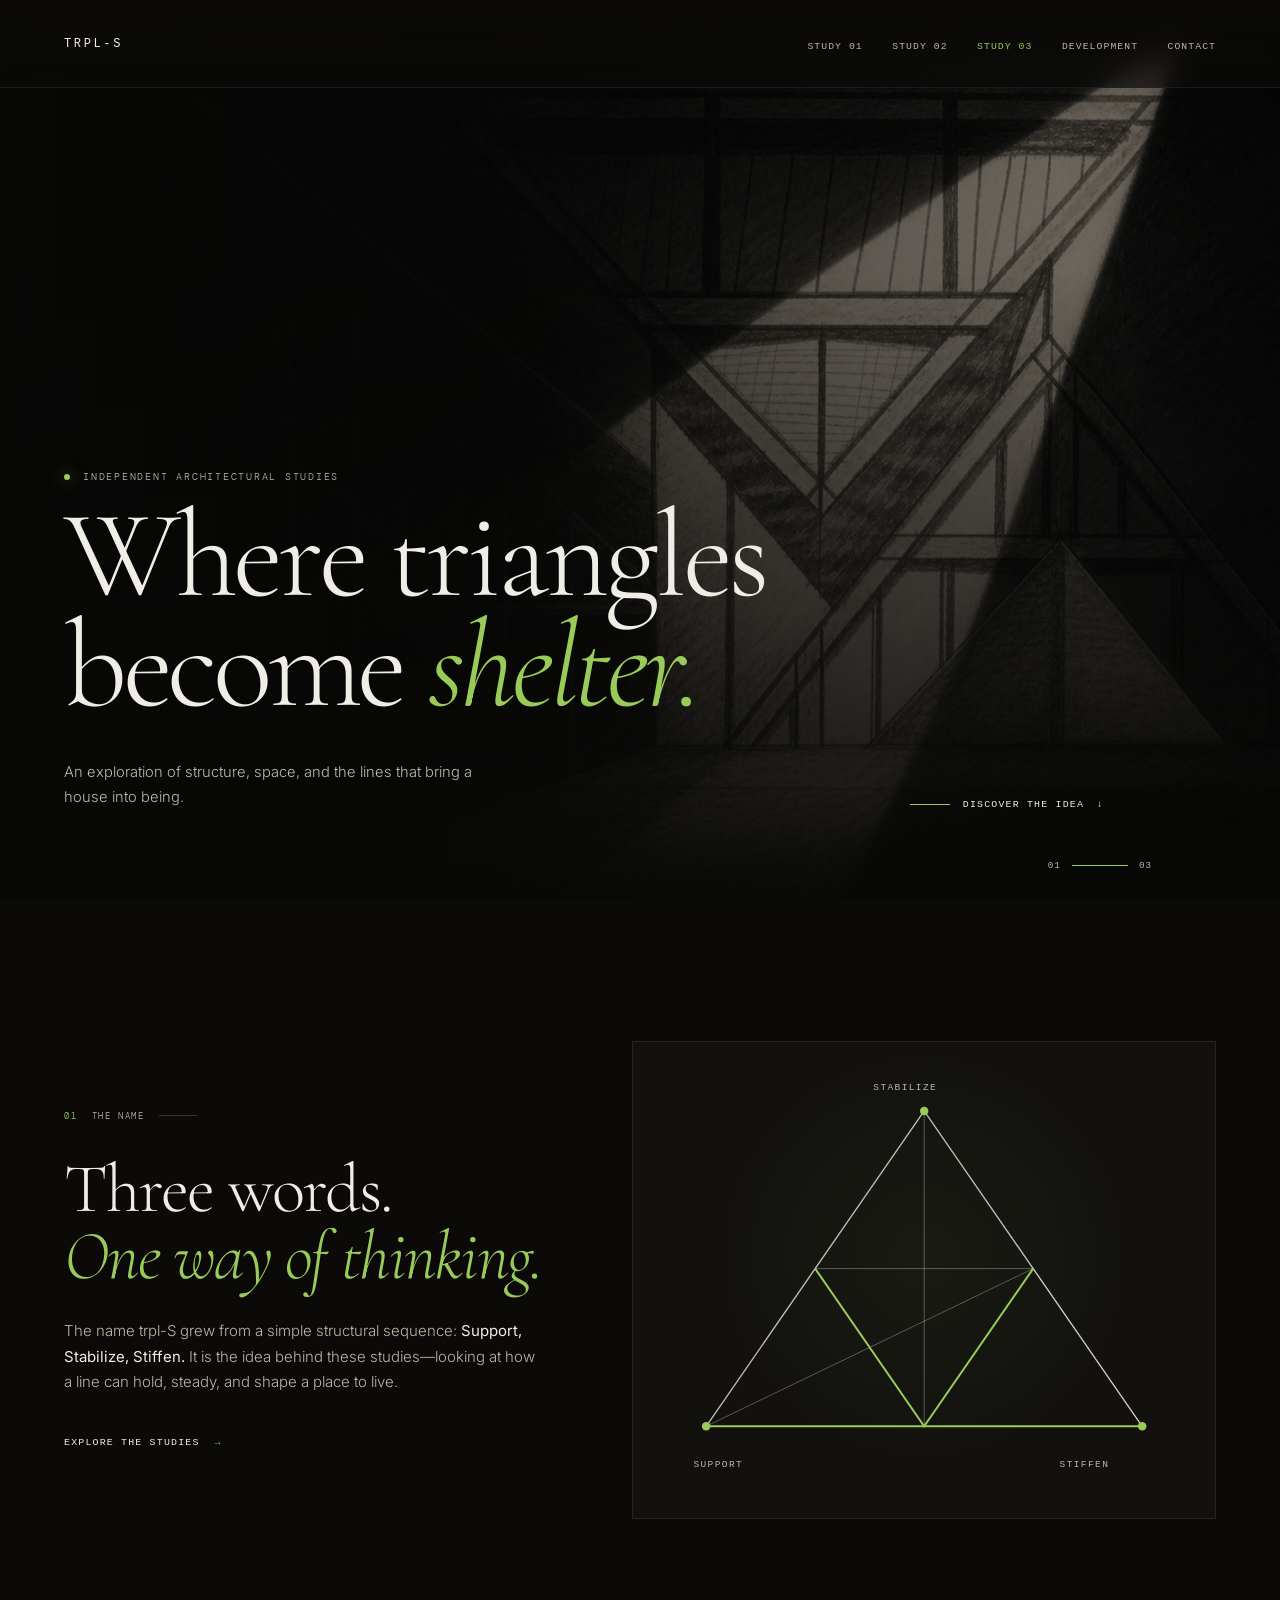
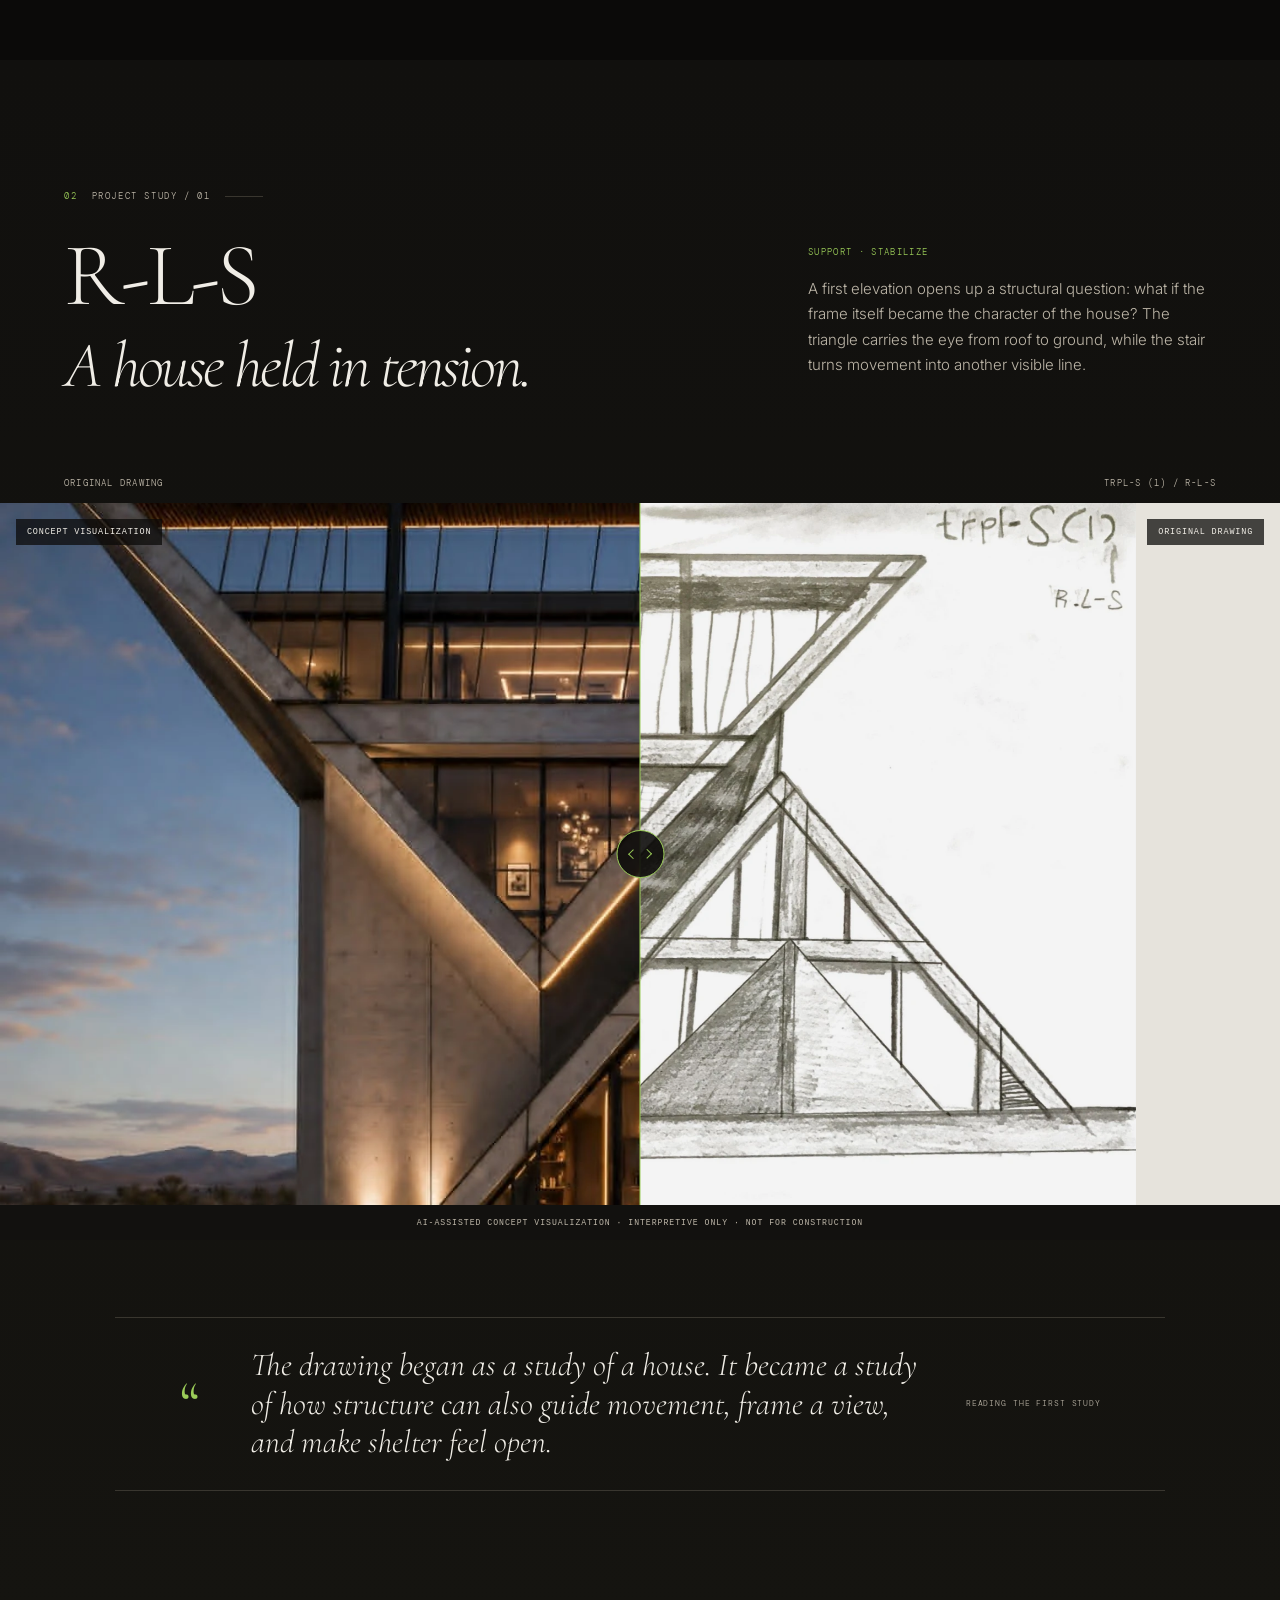
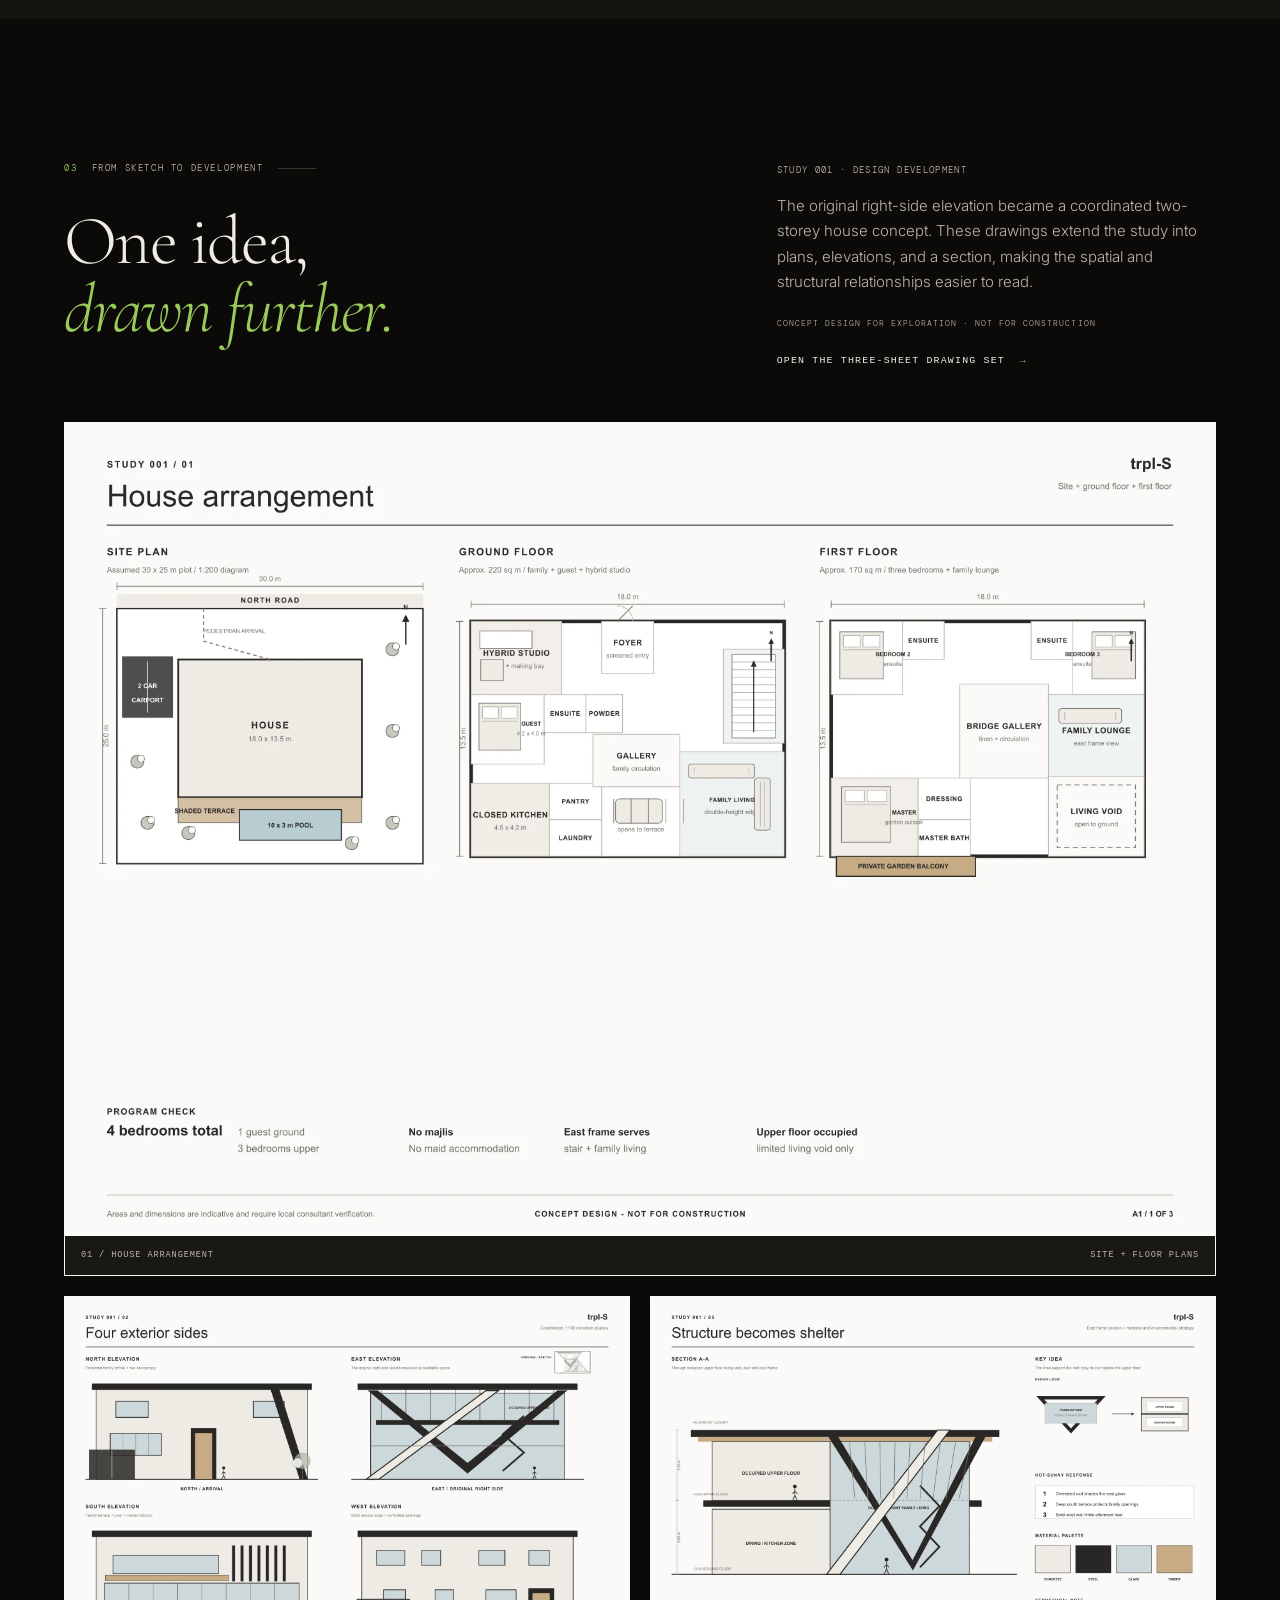
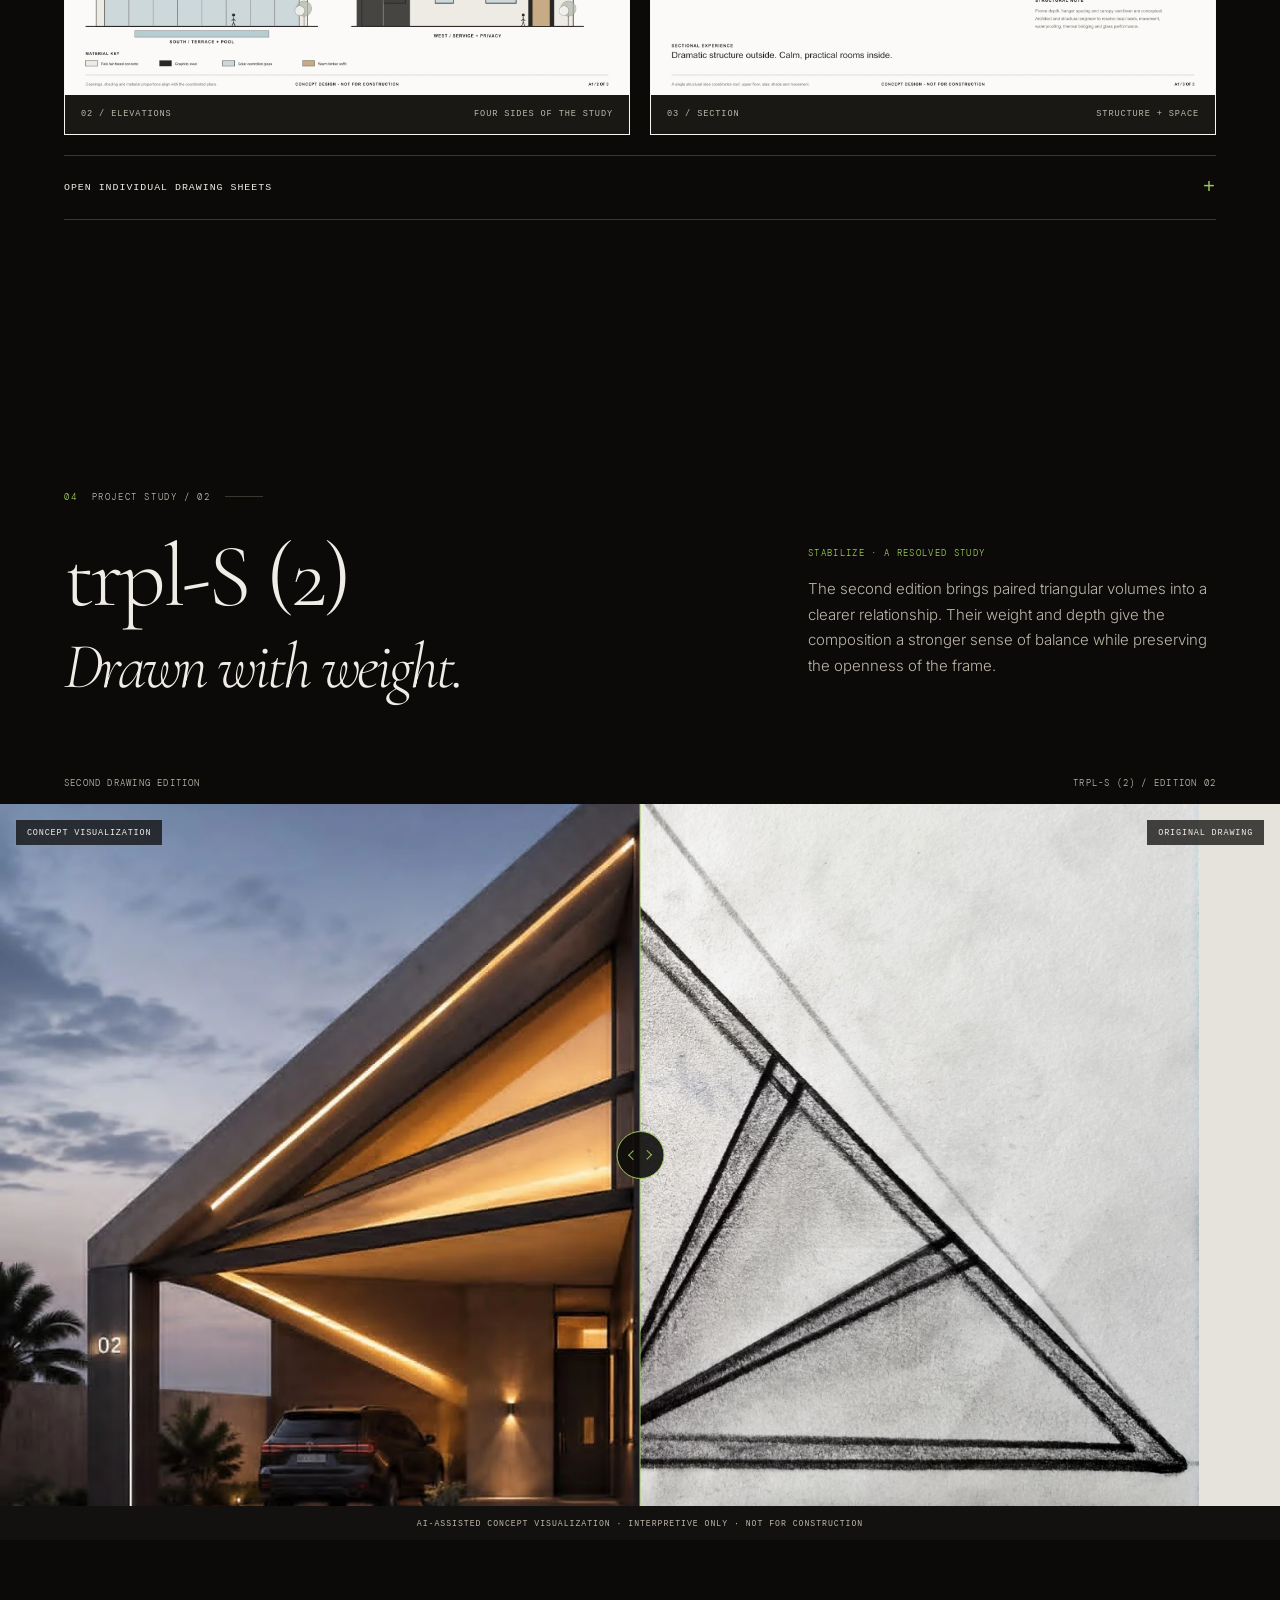
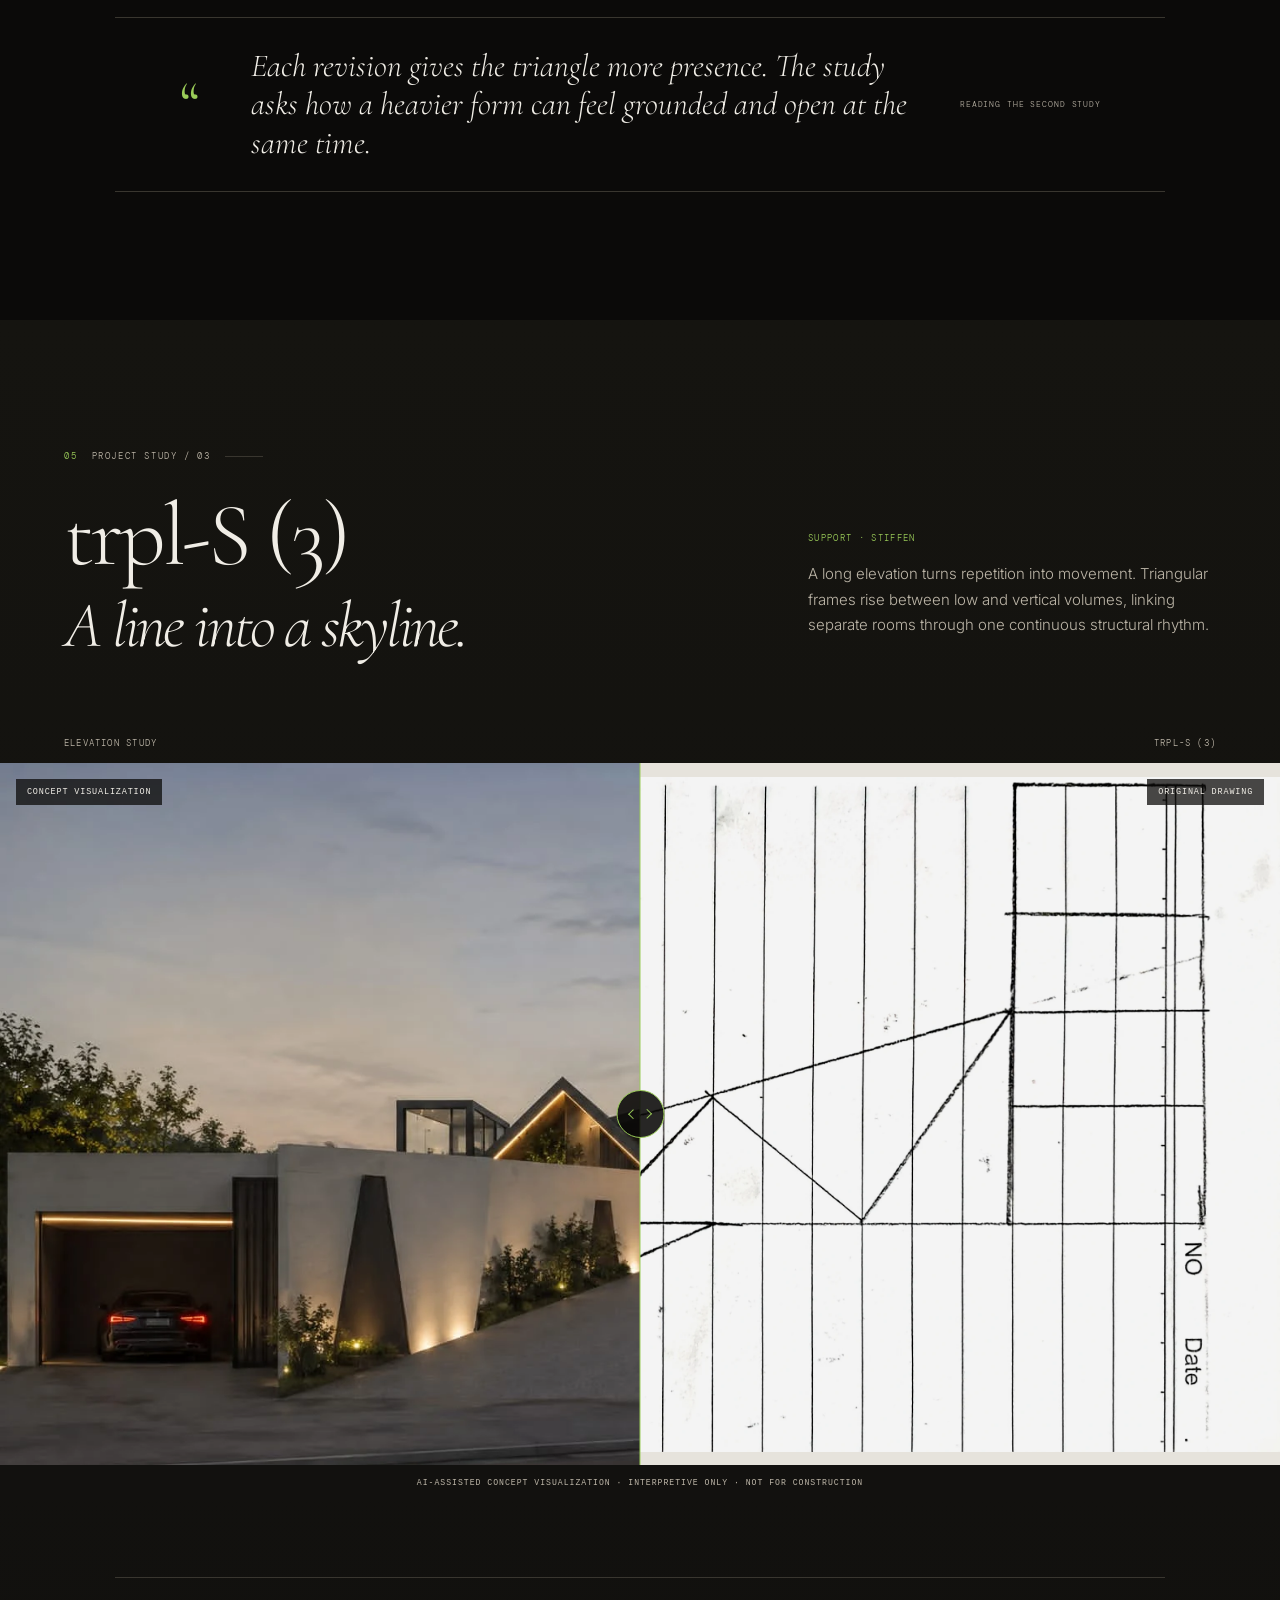
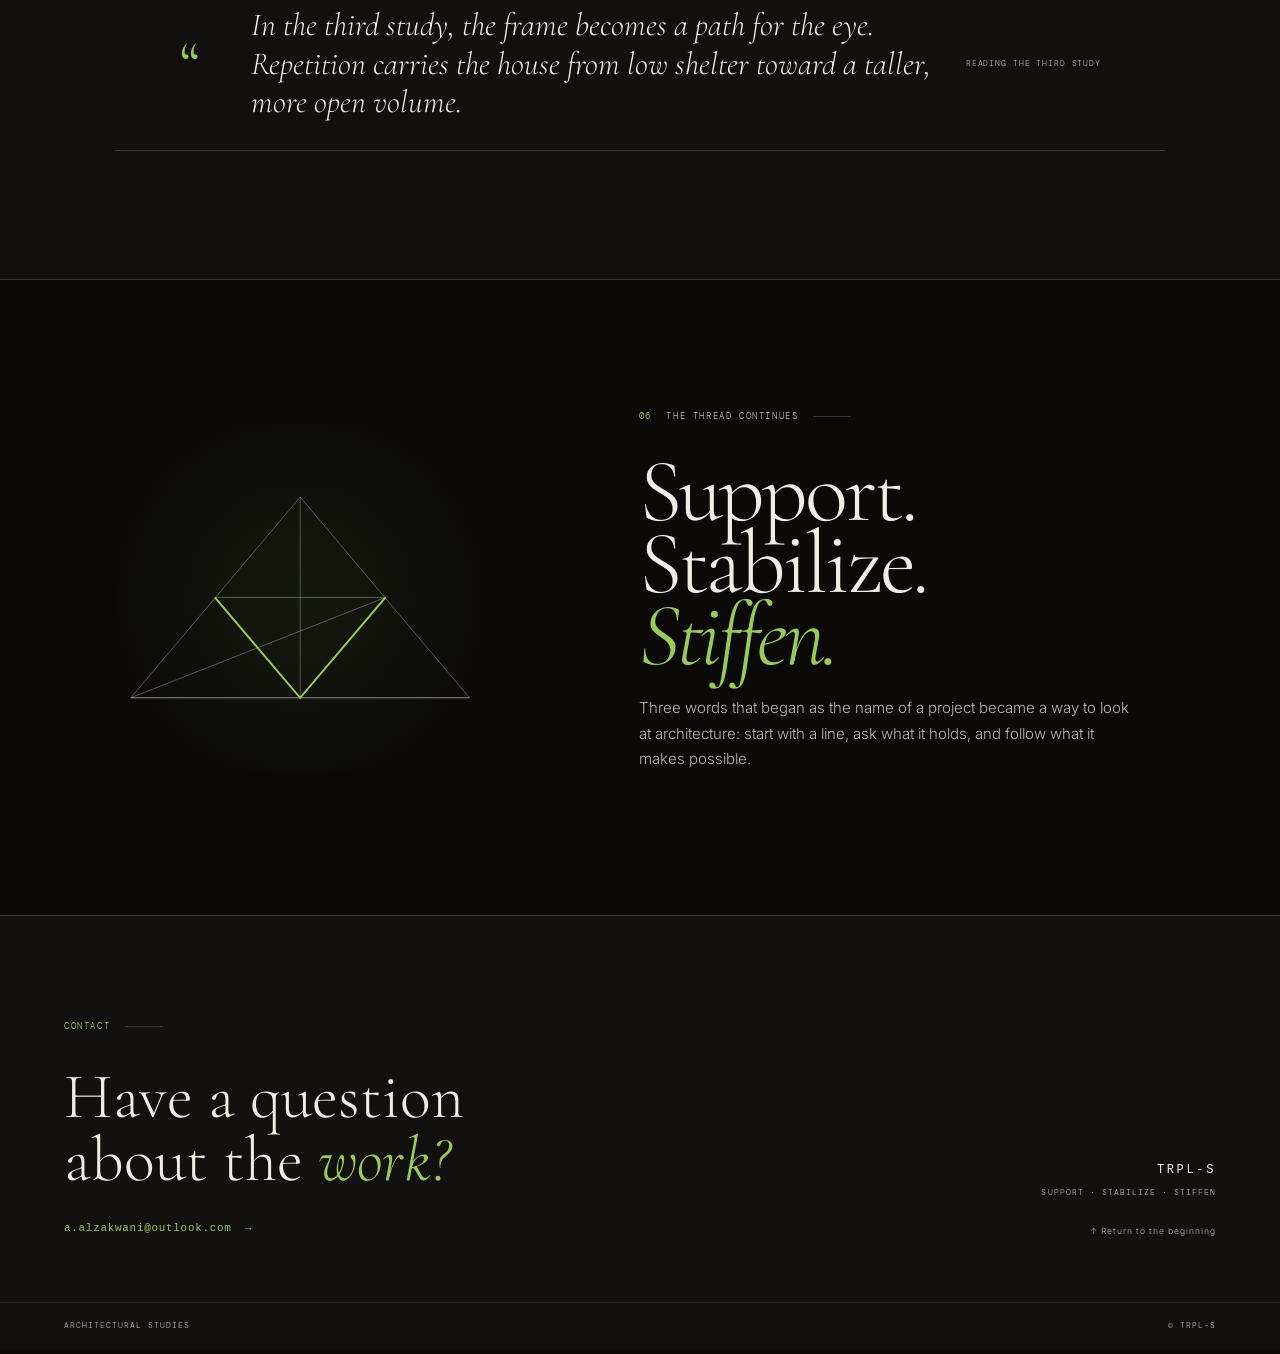
==== commit f2b6643b: "Redesign portfolio around structural studies Reframe trpl-S around Support, Stabilize, and Stiffen w" ====
--- a/index.html
+++ b/index.html
@@ -4,20 +4,20 @@
   <meta charset="UTF-8">
   <meta name="viewport" content="width=device-width, initial-scale=1.0">
   <meta name="theme-color" content="#0B0A09">
-  <meta name="description" content="An architectural sketchbook of three original houses shaped by triangles, tension, shelter, and movement.">
-  <meta property="og:title" content="trpl-S | Where triangles become shelter.">
-  <meta property="og:description" content="Three original house studies shaped by triangles, tension, shelter, and movement.">
-  <meta property="og:image" content="assets/trpl-s-social-preview.png?v=2">
+  <meta name="description" content="trpl-S is an architectural portfolio exploring how support, stability, and stiffness shape three house studies—from first sketch to developed design.">
+  <meta property="og:title" content="trpl-S | Support. Stabilize. Stiffen.">
+  <meta property="og:description" content="Three architectural house studies shaped by Support, Stabilize, Stiffen—from original sketches to design development.">
+  <meta property="og:image" content="assets/trpl-s-social-preview.png?v=3">
   <meta property="og:image:type" content="image/png">
   <meta property="og:image:width" content="1200">
   <meta property="og:image:height" content="630">
-  <meta property="og:image:alt" content="trpl-S architectural sketchbook — Where triangles become shelter.">
+  <meta property="og:image:alt" content="trpl-S architectural portfolio — Support. Stabilize. Stiffen.">
   <meta property="og:type" content="website">
   <meta name="twitter:card" content="summary_large_image">
-  <meta name="twitter:title" content="trpl-S | Where triangles become shelter.">
-  <meta name="twitter:description" content="Three original house studies shaped by triangles, tension, shelter, and movement.">
-  <meta name="twitter:image" content="assets/trpl-s-social-preview.png?v=2">
-  <title>trpl-S | Where triangles become shelter.</title>
+  <meta name="twitter:title" content="trpl-S | Support. Stabilize. Stiffen.">
+  <meta name="twitter:description" content="Three architectural house studies shaped by Support, Stabilize, Stiffen.">
+  <meta name="twitter:image" content="assets/trpl-s-social-preview.png?v=3">
+  <title>trpl-S | Support. Stabilize. Stiffen.</title>
   <link rel="icon" type="image/svg+xml" href="brand/trpl-s-logo-package/web/trpl-s-site-icon.svg?v=2">
   <link rel="icon" type="image/png" sizes="32x32" href="brand/trpl-s-logo-package/web/favicon-32.png?v=2">
   <link rel="icon" type="image/png" sizes="16x16" href="brand/trpl-s-logo-package/web/favicon-16.png?v=2">
@@ -25,10 +25,11 @@
   <link rel="preconnect" href="https://fonts.googleapis.com">
   <link rel="preconnect" href="https://fonts.gstatic.com" crossorigin>
   <link href="https://fonts.googleapis.com/css2?family=Cormorant+Garamond:ital,wght@0,300;0,400;0,600;1,300;1,400&family=DM+Mono:wght@300;400&family=Inter:wght@300;400&display=swap" rel="stylesheet">
-  <link rel="stylesheet" href="styles.css?v=7">
-  <script src="script.js?v=7" defer></script>
+  <link rel="stylesheet" href="styles.css?v=10">
+  <script src="script.js?v=9" defer></script>
 </head>
 <body>
+  <a class="skip-link" href="#main-content">Skip to the portfolio</a>
   <nav class="site-nav" aria-label="Primary navigation">
     <a class="nav-logo" href="#threshold" aria-label="trpl-S home">trpl-S</a>
     <button class="nav-toggle" type="button" aria-expanded="false" aria-controls="primary-menu">
@@ -36,171 +37,157 @@
       <span class="nav-toggle-icon" aria-hidden="true"><i></i><i></i></span>
     </button>
     <ul class="nav-links" id="primary-menu">
-      <li><a href="#trpl-s-1">trpl-S (1)</a></li>
-      <li><a href="#trpl-s-2">trpl-S (2)</a></li>
-      <li><a href="#trpl-s-3">trpl-S (3)</a></li>
+      <li><a href="#trpl-s-1">Study 01</a></li>
+      <li><a href="#trpl-s-2">Study 02</a></li>
+      <li><a href="#trpl-s-3">Study 03</a></li>
+      <li><a href="#development">Development</a></li>
       <li><a href="#contact">Contact</a></li>
     </ul>
   </nav>
 
-  <main>
-    <section class="hero" id="threshold">
-      <div class="hero-bg"></div>
-      <p class="hero-label">An architectural sketchbook</p>
-      <h1 class="hero-title">Where triangles<br>become <em>shelter.</em></h1>
-      <p class="hero-sub">Nothing is hidden. Roof, support, opening, and path become the atmosphere of the house.</p>
-      <a href="#trpl-s-1" class="hero-cta">
-        <span class="hero-cta-line"></span>
-        Enter the study
-      </a>
-    </section>
-
-    <section class="study-intro" id="trpl-s-1">
-      <div class="reveal">
-        <div class="chapter">trpl-S (1) · R-L-S</div>
-      </div>
-      <div class="reveal" style="transition-delay:0.1s">
-        <h2 class="study-title">A house suspended between <em>shelter, bridge, and frame.</em></h2>
-      </div>
-      <div class="reveal" style="transition-delay:0.2s">
-        <p class="study-body">One drawing becomes a field of structural questions. The triangle is not decoration here. It carries weight, directs movement, and opens space.</p>
+  <main id="main-content">
+    <section class="hero" id="threshold" aria-labelledby="hero-title">
+      <div class="hero-bg" aria-hidden="true"></div>
+      <div class="hero-shade" aria-hidden="true"></div>
+      <div class="hero-content">
+        <p class="eyebrow hero-label"><span class="status-dot"></span> Independent architectural studies</p>
+        <h1 class="hero-title" id="hero-title">Where triangles<br>become <em>shelter.</em></h1>
+        <div class="hero-bottomline">
+          <p class="hero-sub">An exploration of structure, space, and the lines that bring a house into being.</p>
+          <a href="#name-origin" class="hero-cta"><span class="hero-cta-line" aria-hidden="true"></span> Discover the idea <span aria-hidden="true">↓</span></a>
+        </div>
+        <div class="hero-index" aria-hidden="true"><span>01</span><i></i><span>03</span></div>
       </div>
     </section>
 
-    <div data-comparison-host>
-      <div data-comparison-fallback>
-        <div class="drawing-strip reveal">
-          <div class="drawing-strip-inner">
-            <img src="assets/trpl-S(1).webp" alt="Pencil elevation study of R-L-S — a house formed from triangular structural logic">
-          </div>
-        </div>
-        <div class="drawing-caption reveal">
-          <span class="drawing-caption-text">Elevation study · Pencil on paper</span>
-          <span class="drawing-caption-meta">trpl-S (1) / R-L-S</span>
-        </div>
+    <section class="name-origin section-shell" id="name-origin" aria-labelledby="origin-title">
+      <div class="origin-copy reveal">
+        <p class="chapter"><span>01</span> The name</p>
+        <h2 class="section-title" id="origin-title">Three words.<br><em>One way of thinking.</em></h2>
+        <p class="section-copy">The name trpl-S grew from a simple structural sequence: <strong>Support, Stabilize, Stiffen.</strong> It is the idea behind these studies—looking at how a line can hold, steady, and shape a place to live.</p>
+          <a class="text-link" href="#trpl-s-1">Explore the studies <span aria-hidden="true">→</span></a>
       </div>
-      <figure class="visual-comparison" data-visual-comparison data-project="trpl-S (1)" data-original-src="assets/trpl-S(1).webp" data-visualization-src="assets/trpl-S(1)-visualization.webp">
-        <div class="visual-comparison-stage">
-          <img class="visual-comparison-image visual-comparison-original" alt="Original pencil elevation study of trpl-S (1)" data-comparison-original>
-          <div class="visual-comparison-reveal" data-comparison-reveal>
-            <img class="visual-comparison-image visual-comparison-concept" alt="AI-assisted concept visualization of trpl-S (1) as a realistic home" data-comparison-concept>
-          </div>
-          <span class="visual-comparison-label visual-comparison-label-original">Original drawing</span>
-          <span class="visual-comparison-label visual-comparison-label-concept">Concept visualization</span>
-          <span class="visual-comparison-divider" aria-hidden="true" data-comparison-divider><i></i></span>
-          <input class="visual-comparison-control" type="range" min="0" max="100" value="50" aria-label="Compare the original drawing and concept visualization for trpl-S (1)" aria-valuetext="50% original drawing and 50% concept visualization" data-comparison-control>
-        </div>
-        <figcaption>AI-assisted concept visualization · Interpretive only · Not for construction</figcaption>
-      </figure>
-    </div>
-
-    <section class="analysis" id="form">
-      <div class="chapter reveal">Reading the drawing</div>
-      <div class="analysis-grid">
-        <div class="analysis-item reveal" style="transition-delay:0.05s">
-          <span class="analysis-num">Form</span>
-          <h3 class="analysis-heading">A roof becomes<br><em>a span.</em></h3>
-          <p class="analysis-body">The widest line arrives first. Beneath it, the house narrows, gathers tension, and finds the ground.</p>
-        </div>
-        <div class="analysis-item reveal" style="transition-delay:0.12s">
-          <span class="analysis-num">Tension</span>
-          <h3 class="analysis-heading">Three edges hold<br><em>a room.</em></h3>
-          <p class="analysis-body">The inverted triangle feels suspended and grounded at once. Its weight is visible, but its center remains open.</p>
-        </div>
-        <div class="analysis-item reveal" style="transition-delay:0.19s">
-          <span class="analysis-num">Movement</span>
-          <h3 class="analysis-heading">The stair is<br><em>another stroke.</em></h3>
-          <p class="analysis-body">It does more than connect levels. It becomes a structural line, carrying the eye beyond the house itself.</p>
-        </div>
+      <div class="origin-graphic reveal">
+        <svg class="structure-mark" viewBox="0 0 520 420" role="img" aria-labelledby="structure-mark-title structure-mark-desc">
+          <title id="structure-mark-title">A structural line study</title>
+          <desc id="structure-mark-desc">Fine green and ivory lines form a triangle, a cross brace, and a stable frame.</desc>
+          <path class="mark-line mark-line-muted" d="M54 348 260 50 466 348Z" />
+          <path class="mark-line mark-line-main" d="M54 348 260 50 466 348" />
+          <path class="mark-line mark-line-brace" d="M54 348 363 199 466 348M260 50v298M157 199h206" />
+          <path class="mark-line mark-line-green" d="M54 348h412M157 199l103 149 103-149" />
+          <circle class="mark-node" cx="54" cy="348" r="4"/><circle class="mark-node" cx="260" cy="50" r="4"/><circle class="mark-node" cx="466" cy="348" r="4"/>
+          <text class="mark-label" x="42" y="386">SUPPORT</text><text class="mark-label" x="212" y="30">STABILIZE</text><text class="mark-label" x="388" y="386">STIFFEN</text>
+        </svg>
       </div>
     </section>
 
-    <section class="trpl-s-2" id="trpl-s-2">
-      <div class="chapter reveal">trpl-S (2)</div>
-      <div class="trpl-s-2-intro">
-        <div class="reveal" style="transition-delay:0.05s">
-          <h2 class="trpl-s-2-headline">One structure,<br><em>drawn with weight.</em></h2>
-        </div>
-        <div class="reveal" style="transition-delay:0.12s">
-          <p class="trpl-s-2-body">The second edition stands as the resolved study: paired triangular volumes given weight, depth, and a clearer structural frame.</p>
+    <section class="study study-one" id="trpl-s-1" aria-labelledby="study-one-title">
+      <div class="study-heading section-shell">
+        <p class="chapter reveal"><span>02</span> Project study / 01</p>
+        <div class="study-heading-grid">
+          <div class="reveal"><h2 class="study-title" id="study-one-title">R-L-S<br><em>A house held in tension.</em></h2></div>
+          <div class="study-intent reveal"><p class="study-kicker">Support · Stabilize</p><p>A first elevation opens up a structural question: what if the frame itself became the character of the house? The triangle carries the eye from roof to ground, while the stair turns movement into another visible line.</p></div>
         </div>
       </div>
-      <div class="trpl-s-2-editions reveal" style="transition-delay:0.1s">
-        <div data-comparison-host>
-          <div data-comparison-fallback>
-            <div class="edition">
-              <img src="assets/trpl-S(2).webp" alt="Second edition scanned pencil drawing of trpl-S (2)">
-              <div class="edition-label">
-                <span class="edition-num">Edition 02</span>
-                <span class="edition-title">Scanned study</span>
-              </div>
-            </div>
-          </div>
-      <figure class="visual-comparison" data-visual-comparison data-project="trpl-S (2)" data-original-src="assets/trpl-S(2).webp" data-visualization-src="assets/trpl-S(2)-visualization.webp">
-            <div class="visual-comparison-stage">
-              <img class="visual-comparison-image visual-comparison-original" alt="Original scanned pencil drawing of trpl-S (2)" data-comparison-original>
-              <div class="visual-comparison-reveal" data-comparison-reveal>
-                <img class="visual-comparison-image visual-comparison-concept" alt="AI-assisted concept visualization of trpl-S (2) as a realistic home" data-comparison-concept>
-              </div>
-              <span class="visual-comparison-label visual-comparison-label-original">Original drawing</span>
-              <span class="visual-comparison-label visual-comparison-label-concept">Concept visualization</span>
-              <span class="visual-comparison-divider" aria-hidden="true" data-comparison-divider><i></i></span>
-              <input class="visual-comparison-control" type="range" min="0" max="100" value="50" aria-label="Compare the original drawing and concept visualization for trpl-S (2)" aria-valuetext="50% original drawing and 50% concept visualization" data-comparison-control>
-            </div>
-            <figcaption>AI-assisted concept visualization · Interpretive only · Not for construction</figcaption>
-          </figure>
+      <div class="artwork-heading section-shell"><span>Original drawing</span><span>trpl-S (1) / R-L-S</span></div>
+      <div class="visual-host" data-comparison-host>
+        <div data-comparison-fallback>
+          <figure class="drawing-fallback"><img src="assets/trpl-S(1).webp" alt="Original pencil elevation study of R-L-S, showing a house organized around triangular structural lines" width="1800" height="1275"><figcaption>Elevation study · Pencil on paper</figcaption></figure>
         </div>
-      </div>
-    </section>
-
-    <section class="trpl-s-3" id="trpl-s-3">
-      <div class="chapter reveal">trpl-S (3)</div>
-      <div class="trpl-s-3-intro">
-        <div class="reveal" style="transition-delay:0.05s">
-          <h2 class="trpl-s-3-headline">A line rises<br>into <em>a skyline.</em></h2>
-        </div>
-        <div class="reveal" style="transition-delay:0.12s">
-          <p class="trpl-s-3-body">A low sequence of frames gathers height across the page, connecting grounded rooms to a vertical volume. Repeated triangles turn the long elevation into movement.</p>
-        </div>
-      </div>
-      <div data-comparison-host>
-        <div data-comparison-fallback>
-          <figure class="trpl-s-3-drawing reveal" style="transition-delay:0.1s">
-            <img src="assets/trpl-S(3).webp" alt="Pencil elevation drawing of trpl-S (3), a long house formed from rising triangular frames between low and tall rectangular volumes" width="3151" height="1662" loading="lazy">
-            <figcaption>
-              <span>Elevation study · Pencil on lined paper</span>
-              <span>trpl-S (3)</span>
-            </figcaption>
-          </figure>
-        </div>
-        <figure class="visual-comparison" data-visual-comparison data-project="trpl-S (3)" data-original-src="assets/trpl-S(3).webp" data-visualization-src="assets/trpl-S(3)-visualization.webp">
+        <figure class="visual-comparison" data-visual-comparison data-project="trpl-S (1)" data-original-src="assets/trpl-S(1).webp" data-visualization-src="assets/trpl-S(1)-visualization.webp">
           <div class="visual-comparison-stage">
-            <img class="visual-comparison-image visual-comparison-original" alt="Original pencil elevation drawing of trpl-S (3)" data-comparison-original>
-            <div class="visual-comparison-reveal" data-comparison-reveal>
-              <img class="visual-comparison-image visual-comparison-concept" alt="AI-assisted concept visualization of trpl-S (3) as a realistic home" data-comparison-concept>
-            </div>
+            <img class="visual-comparison-image visual-comparison-original" alt="Original pencil elevation study of trpl-S (1)" data-comparison-original>
+            <div class="visual-comparison-reveal" data-comparison-reveal><img class="visual-comparison-image visual-comparison-concept" alt="Interpretive concept visualization of trpl-S (1) as a house" data-comparison-concept></div>
             <span class="visual-comparison-label visual-comparison-label-original">Original drawing</span>
             <span class="visual-comparison-label visual-comparison-label-concept">Concept visualization</span>
             <span class="visual-comparison-divider" aria-hidden="true" data-comparison-divider><i></i></span>
-            <input class="visual-comparison-control" type="range" min="0" max="100" value="50" aria-label="Compare the original drawing and concept visualization for trpl-S (3)" aria-valuetext="50% original drawing and 50% concept visualization" data-comparison-control>
+            <input class="visual-comparison-control" type="range" min="0" max="100" value="50" aria-label="Compare the original drawing and concept visualization for trpl-S (1)" aria-valuetext="50% original drawing and 50% concept visualization" data-comparison-control>
           </div>
           <figcaption>AI-assisted concept visualization · Interpretive only · Not for construction</figcaption>
         </figure>
       </div>
+      <div class="study-reflection section-shell reveal">
+        <span class="reflection-mark" aria-hidden="true">“</span>
+        <p>The drawing began as a study of a house. It became a study of how structure can also guide movement, frame a view, and make shelter feel open.</p>
+        <span class="reflection-caption">Reading the first study</span>
+      </div>
+    </section>
+
+    <section class="development section-shell" id="development" aria-labelledby="development-title">
+      <div class="development-intro">
+        <div class="reveal"><p class="chapter"><span>03</span> From sketch to development</p><h2 class="section-title" id="development-title">One idea,<br><em>drawn further.</em></h2></div>
+        <div class="development-copy reveal"><p class="study-kicker">Study 001 · Design development</p><p>The original right-side elevation became a coordinated two-storey house concept. These drawings extend the study into plans, elevations, and a section, making the spatial and structural relationships easier to read.</p><p class="drawing-note">Concept design for exploration · Not for construction</p><a class="text-link" href="output/pdf/study-001-house-development.pdf" target="_blank" rel="noopener">Open the three-sheet drawing set <span aria-hidden="true">→</span></a></div>
+      </div>
+      <div class="development-board reveal">
+        <figure><img src="assets/study-001-development/board-01-arrangement.webp" alt="Study 001 board showing site arrangement and ground and first floor plans" width="1600" height="1131" loading="lazy"><figcaption><span>01 / House arrangement</span><span>Site + floor plans</span></figcaption></figure>
+      </div>
+      <div class="drawing-gallery">
+        <figure class="drawing-card reveal"><img src="assets/study-001-development/board-02-elevations.webp" alt="Study 001 board with the north, south, east, and west house elevations" width="1600" height="1131" loading="lazy"><figcaption><span>02 / Elevations</span><span>Four sides of the study</span></figcaption></figure>
+        <figure class="drawing-card reveal"><img src="assets/study-001-development/board-03-section.webp" alt="Study 001 section drawing through the two-storey house and its structural frame" width="1600" height="1131" loading="lazy"><figcaption><span>03 / Section</span><span>Structure + space</span></figcaption></figure>
+      </div>
+      <details class="drawing-index reveal">
+        <summary><span>Open individual drawing sheets</span><span class="details-icon" aria-hidden="true">+</span></summary>
+        <div class="drawing-index-grid">
+          <a href="assets/study-001-development/floor-ground.svg" target="_blank" rel="noopener">Ground floor plan <span>↗</span></a>
+          <a href="assets/study-001-development/floor-first.svg" target="_blank" rel="noopener">First floor plan <span>↗</span></a>
+          <a href="assets/study-001-development/elevation-north.svg" target="_blank" rel="noopener">North elevation <span>↗</span></a>
+          <a href="assets/study-001-development/elevation-south.svg" target="_blank" rel="noopener">South elevation <span>↗</span></a>
+          <a href="assets/study-001-development/elevation-east.svg" target="_blank" rel="noopener">East elevation <span>↗</span></a>
+          <a href="assets/study-001-development/elevation-west.svg" target="_blank" rel="noopener">West elevation <span>↗</span></a>
+        </div>
+      </details>
+    </section>
+
+    <section class="study study-two" id="trpl-s-2" aria-labelledby="study-two-title">
+      <div class="study-heading section-shell">
+        <p class="chapter reveal"><span>04</span> Project study / 02</p>
+        <div class="study-heading-grid">
+          <div class="reveal"><h2 class="study-title" id="study-two-title">trpl-S (2)<br><em>Drawn with weight.</em></h2></div>
+          <div class="study-intent reveal"><p class="study-kicker">Stabilize · A resolved study</p><p>The second edition brings paired triangular volumes into a clearer relationship. Their weight and depth give the composition a stronger sense of balance while preserving the openness of the frame.</p></div>
+        </div>
+      </div>
+      <div class="artwork-heading section-shell"><span>Second drawing edition</span><span>trpl-S (2) / Edition 02</span></div>
+      <div class="visual-host" data-comparison-host>
+        <div data-comparison-fallback><figure class="drawing-fallback"><img src="assets/trpl-S(2).webp" alt="Second edition pencil drawing of trpl-S (2), with paired triangular volumes" width="2723" height="1711" loading="lazy"><figcaption>Edition 02 · Pencil on paper</figcaption></figure></div>
+        <figure class="visual-comparison" data-visual-comparison data-project="trpl-S (2)" data-original-src="assets/trpl-S(2).webp" data-visualization-src="assets/trpl-S(2)-visualization.webp">
+          <div class="visual-comparison-stage"><img class="visual-comparison-image visual-comparison-original" alt="Original second-edition pencil drawing of trpl-S (2)" data-comparison-original><div class="visual-comparison-reveal" data-comparison-reveal><img class="visual-comparison-image visual-comparison-concept" alt="Interpretive concept visualization of trpl-S (2) as a house" data-comparison-concept></div><span class="visual-comparison-label visual-comparison-label-original">Original drawing</span><span class="visual-comparison-label visual-comparison-label-concept">Concept visualization</span><span class="visual-comparison-divider" aria-hidden="true" data-comparison-divider><i></i></span><input class="visual-comparison-control" type="range" min="0" max="100" value="50" aria-label="Compare the original drawing and concept visualization for trpl-S (2)" aria-valuetext="50% original drawing and 50% concept visualization" data-comparison-control></div>
+          <figcaption>AI-assisted concept visualization · Interpretive only · Not for construction</figcaption>
+        </figure>
+      </div>
+      <div class="study-reflection section-shell reveal"><span class="reflection-mark" aria-hidden="true">“</span><p>Each revision gives the triangle more presence. The study asks how a heavier form can feel grounded and open at the same time.</p><span class="reflection-caption">Reading the second study</span></div>
+    </section>
+
+    <section class="study study-three" id="trpl-s-3" aria-labelledby="study-three-title">
+      <div class="study-heading section-shell">
+        <p class="chapter reveal"><span>05</span> Project study / 03</p>
+        <div class="study-heading-grid">
+          <div class="reveal"><h2 class="study-title" id="study-three-title">trpl-S (3)<br><em>A line into a skyline.</em></h2></div>
+          <div class="study-intent reveal"><p class="study-kicker">Support · Stiffen</p><p>A long elevation turns repetition into movement. Triangular frames rise between low and vertical volumes, linking separate rooms through one continuous structural rhythm.</p></div>
+        </div>
+      </div>
+      <div class="artwork-heading section-shell"><span>Elevation study</span><span>trpl-S (3)</span></div>
+      <div class="visual-host" data-comparison-host>
+        <div data-comparison-fallback><figure class="drawing-fallback"><img src="assets/trpl-S(3).webp" alt="Pencil elevation study of trpl-S (3), a long house with repeated triangular frames" width="3151" height="1662" loading="lazy"><figcaption>Elevation study · Pencil on lined paper</figcaption></figure></div>
+        <figure class="visual-comparison" data-visual-comparison data-project="trpl-S (3)" data-original-src="assets/trpl-S(3).webp" data-visualization-src="assets/trpl-S(3)-visualization.webp">
+          <div class="visual-comparison-stage"><img class="visual-comparison-image visual-comparison-original" alt="Original pencil elevation drawing of trpl-S (3)" data-comparison-original><div class="visual-comparison-reveal" data-comparison-reveal><img class="visual-comparison-image visual-comparison-concept" alt="Interpretive concept visualization of trpl-S (3) as a house" data-comparison-concept></div><span class="visual-comparison-label visual-comparison-label-original">Original drawing</span><span class="visual-comparison-label visual-comparison-label-concept">Concept visualization</span><span class="visual-comparison-divider" aria-hidden="true" data-comparison-divider><i></i></span><input class="visual-comparison-control" type="range" min="0" max="100" value="50" aria-label="Compare the original drawing and concept visualization for trpl-S (3)" aria-valuetext="50% original drawing and 50% concept visualization" data-comparison-control></div>
+          <figcaption>AI-assisted concept visualization · Interpretive only · Not for construction</figcaption>
+        </figure>
+      </div>
+      <div class="study-reflection section-shell reveal"><span class="reflection-mark" aria-hidden="true">“</span><p>In the third study, the frame becomes a path for the eye. Repetition carries the house from low shelter toward a taller, more open volume.</p><span class="reflection-caption">Reading the third study</span></div>
+    </section>
+
+    <section class="closing section-shell" id="closing" aria-labelledby="closing-title">
+      <div class="closing-graphic reveal" aria-hidden="true"><svg viewBox="0 0 300 200"><path d="M15 180 150 20l135 160Z"/><path d="M15 180h270M82 100h136M150 20v160M15 180l203-80"/><path class="closing-green" d="M82 100 150 180l68-80"/></svg></div>
+      <div class="closing-copy reveal"><p class="chapter"><span>06</span> The thread continues</p><h2 class="closing-title" id="closing-title">Support.<br>Stabilize.<br><em>Stiffen.</em></h2><p>Three words that began as the name of a project became a way to look at architecture: start with a line, ask what it holds, and follow what it makes possible.</p></div>
     </section>
   </main>
 
   <footer class="footer" id="contact">
-    <div class="footer-inner">
-      <div class="footer-left reveal">
-        <h2 class="footer-headline">The next structure<br>begins with <em>a line.</em></h2>
-        <a class="footer-email" href="mailto:a.alzakwani@outlook.com">a.alzakwani@outlook.com</a>
-      </div>
-      <div class="footer-right reveal" style="transition-delay:0.1s">
-        <span class="footer-logo">trpl-S · Architectural studies</span>
-        <a class="footer-back" href="#threshold">↑ Return to threshold</a>
-      </div>
+    <div class="footer-inner section-shell">
+      <div class="footer-left reveal"><p class="chapter"><span>Contact</span></p><h2 class="footer-headline">Have a question<br>about the <em>work?</em></h2><a class="footer-email" href="mailto:a.alzakwani@outlook.com">a.alzakwani@outlook.com <span aria-hidden="true">→</span></a></div>
+      <div class="footer-right reveal"><a class="footer-logo" href="#threshold">trpl-S</a><span class="footer-caption">Support · Stabilize · Stiffen</span><a class="footer-back" href="#threshold">↑ Return to the beginning</a></div>
     </div>
+    <div class="footer-bottom section-shell"><span>Architectural studies</span><span>© trpl-S</span></div>
   </footer>
 </body>
 </html>
--- a/styles.css
+++ b/styles.css
@@ -1,756 +1,224 @@
 :root {
-  --black: #0B0A09;
-  --dark: #141210;
-  --mid: #2A2520;
-  --graphite: #C8B99A;
-  --vellum: #E8D5B0;
-  --paper: #F0EDE6;
-  --white: #FAF9F7;
+  --black: #0b0a09;
+  --dark: #12110f;
+  --panel: #191815;
+  --line: #39362f;
+  --graphite: #bdb6a8;
+  --vellum: #e8d5b0;
+  --paper: #f0ede6;
+  --white: #faf9f7;
+  --green: #9acb58;
   --display: 'Cormorant Garamond', Georgia, serif;
   --mono: 'DM Mono', monospace;
   --body: 'Inter', system-ui, sans-serif;
-  --gap: clamp(4rem, 10vw, 9rem);
-  --col: min(680px, 90vw);
-}
-
-*, *::before, *::after {
-  box-sizing: border-box;
-  margin: 0;
-  padding: 0;
-}
-
-html { scroll-behavior: smooth; }
-img { display: block; max-width: 100%; }
+  --gutter: clamp(1.35rem, 5vw, 5rem);
+  --section-space: clamp(5.5rem, 11vw, 10rem);
+  --max-width: 1440px;
+}
+
+*, *::before, *::after { box-sizing: border-box; }
+html { scroll-behavior: smooth; scroll-padding-top: 6rem; }
+body { margin: 0; background: var(--black); color: var(--paper); font: 300 clamp(15px, 1.05vw, 17px)/1.7 var(--body); overflow-x: hidden; }
+img, svg { display: block; max-width: 100%; }
+figure { margin: 0; }
 a { color: inherit; text-decoration: none; }
-
-body {
-  background: var(--black);
-  color: var(--paper);
-  font-family: var(--body);
-  font-weight: 300;
-  font-size: clamp(15px, 1.1vw, 17px);
-  line-height: 1.7;
-  overflow-x: hidden;
-}
-
-nav {
-  position: fixed;
-  top: 0;
-  left: 0;
-  right: 0;
-  z-index: 100;
-  display: flex;
-  align-items: center;
-  justify-content: space-between;
-  padding: 1.4rem clamp(1.5rem, 5vw, 4rem);
-  mix-blend-mode: normal;
-}
-
-nav::after {
-  content: '';
-  position: absolute;
-  inset: 0;
-  background: linear-gradient(to bottom, rgba(11, 10, 9, 0.92) 0%, rgba(11, 10, 9, 0) 100%);
-  pointer-events: none;
-  z-index: -1;
-}
-
-.nav-logo {
-  position: relative;
-  z-index: 2;
-  font-family: var(--mono);
-  font-size: 0.75rem;
-  letter-spacing: 0.18em;
-  color: var(--graphite);
-  text-transform: uppercase;
-}
-
+button, input { font: inherit; }
+::selection { color: var(--black); background: var(--green); }
+
+.skip-link { position: fixed; z-index: 200; top: .75rem; left: .75rem; padding: .8rem 1rem; background: var(--green); color: var(--black); transform: translateY(-160%); }
+.skip-link:focus { transform: none; }
+.section-shell { width: min(var(--max-width), 100%); margin-inline: auto; padding-inline: var(--gutter); }
+.site-nav { position: fixed; z-index: 100; inset: 0 0 auto; min-height: 5.5rem; display: flex; align-items: center; justify-content: space-between; padding: .9rem var(--gutter); border-bottom: 1px solid rgba(240,237,230,.08); background: linear-gradient(180deg, rgba(11,10,9,.95), rgba(11,10,9,.66)); backdrop-filter: blur(14px); }
+.nav-logo, .footer-logo { font: 400 .75rem var(--mono); letter-spacing: .22em; text-transform: uppercase; }
+.nav-logo { position: relative; z-index: 2; color: var(--paper); }
+.nav-links { display: flex; align-items: center; gap: clamp(1rem, 2.3vw, 2.5rem); margin: 0; padding: 0; list-style: none; }
+.nav-links a { color: var(--graphite); font: 400 .61rem var(--mono); letter-spacing: .11em; text-transform: uppercase; transition: color .2s ease; }
+.nav-links a:hover, .nav-links a[aria-current="true"] { color: var(--green); }
 .nav-toggle { display: none; }
-
-.nav-links {
-  display: flex;
-  gap: 2.5rem;
-  list-style: none;
-}
-
-.nav-links a {
-  font-family: var(--mono);
-  font-size: 0.65rem;
-  letter-spacing: 0.14em;
-  color: var(--graphite);
-  text-transform: uppercase;
-  transition: color 0.25s;
-}
-
-.nav-links a:hover { color: var(--paper); }
-
-.hero {
-  position: relative;
-  min-height: 100svh;
-  display: flex;
-  flex-direction: column;
-  justify-content: flex-end;
-  padding: 0 clamp(1.5rem, 5vw, 4rem) clamp(3rem, 7vw, 5.5rem);
-  overflow: hidden;
-}
-
-.hero-bg {
-  position: absolute;
-  inset: 0;
-  background-image: url('assets/cinematic-hero.webp');
-  background-size: cover;
-  background-position: center 30%;
-  filter: brightness(0.45);
-  transform: scale(1.03);
-  animation: heroReveal 2.2s cubic-bezier(0.22, 1, 0.36, 1) forwards;
-}
-
-@keyframes heroReveal {
-  from { transform: scale(1.08); filter: brightness(0); }
-  to { transform: scale(1.03); filter: brightness(0.45); }
-}
-
-.hero-label {
-  font-family: var(--mono);
-  font-size: 0.65rem;
-  letter-spacing: 0.2em;
-  color: var(--graphite);
-  text-transform: uppercase;
-  margin-bottom: 1.4rem;
-  opacity: 0;
-  animation: fadeUp 0.9s 0.8s ease forwards;
-}
-
-.hero-title {
-  font-family: var(--display);
-  font-weight: 300;
-  font-size: clamp(3.2rem, 8vw, 7.5rem);
-  line-height: 1;
-  letter-spacing: -0.01em;
-  max-width: 900px;
-  opacity: 0;
-  animation: fadeUp 1s 1s ease forwards;
-}
-
-.hero-title em { font-style: italic; color: var(--vellum); }
-
-.hero-sub {
-  margin-top: 2rem;
-  max-width: 480px;
-  font-size: 0.9rem;
-  color: var(--graphite);
-  line-height: 1.65;
-  opacity: 0;
-  animation: fadeUp 1s 1.2s ease forwards;
-}
-
-.hero-cta {
-  margin-top: 3rem;
-  display: inline-flex;
-  align-items: center;
-  gap: 1rem;
-  font-family: var(--mono);
-  font-size: 0.68rem;
-  letter-spacing: 0.16em;
-  text-transform: uppercase;
-  color: var(--paper);
-  opacity: 0;
-  animation: fadeUp 1s 1.4s ease forwards;
-  transition: gap 0.3s;
-}
-
-.hero-cta:hover { gap: 1.6rem; }
-.hero-cta-line { display: block; width: 2.5rem; height: 1px; background: var(--graphite); transition: width 0.3s; }
-.hero-cta:hover .hero-cta-line { width: 3.5rem; }
-
-.chapter {
-  font-family: var(--mono);
-  font-size: 0.6rem;
-  letter-spacing: 0.22em;
-  color: var(--graphite);
-  text-transform: uppercase;
-  display: flex;
-  align-items: center;
-  gap: 1.2rem;
-}
-
-.chapter::before {
-  content: '';
-  display: block;
-  width: 2rem;
-  height: 1px;
-  background: var(--graphite);
-  flex-shrink: 0;
-}
-
-.study-intro {
-  background: var(--black);
-  padding: var(--gap) clamp(1.5rem, 5vw, 4rem);
-}
-
-.study-intro .chapter { margin-bottom: 2.5rem; }
-
-.study-title {
-  font-family: var(--display);
-  font-weight: 300;
-  font-size: clamp(2.4rem, 5.5vw, 4.8rem);
-  line-height: 1.05;
-  letter-spacing: -0.01em;
-  margin-bottom: 2rem;
-  max-width: 720px;
-}
-
-.study-title em { font-style: italic; color: var(--graphite); }
-
-.study-body {
-  max-width: 520px;
-  color: var(--graphite);
-  font-size: 0.95rem;
-  line-height: 1.75;
-}
-
-.drawing-strip {
-  background: var(--dark);
-  padding: 0;
-  overflow: hidden;
-}
-
-.drawing-strip-inner {
-  display: flex;
-  width: 100%;
-  justify-content: center;
-  background: var(--dark);
-}
-
-.drawing-strip img {
-  width: 100%;
-  height: auto;
-  object-fit: contain;
-  filter: contrast(1.05) brightness(0.97);
-  display: block;
-}
-
-.drawing-caption {
-  padding: 1.4rem clamp(1.5rem, 5vw, 4rem);
-  background: var(--dark);
-  display: flex;
-  align-items: center;
-  justify-content: space-between;
-  gap: 2rem;
-}
-
-.drawing-caption-text {
-  font-family: var(--mono);
-  font-size: 0.62rem;
-  letter-spacing: 0.15em;
-  color: var(--graphite);
-  text-transform: uppercase;
-}
-
-.drawing-caption-meta { font-family: var(--mono); font-size: 0.6rem; color: var(--mid); letter-spacing: 0.1em; }
-
-.analysis {
-  background: var(--black);
-  padding: var(--gap) clamp(1.5rem, 5vw, 4rem);
-}
-
-.analysis .chapter { margin-bottom: 3rem; }
-
-.analysis-grid {
-  display: grid;
-  grid-template-columns: repeat(auto-fit, minmax(220px, 1fr));
-  gap: 0;
-  border-top: 1px solid var(--mid);
-}
-
-.analysis-item { padding: 2.5rem 2rem 2.5rem 0; border-right: 1px solid var(--mid); }
-.analysis-item:last-child { border-right: none; }
-
-.analysis-num {
-  font-family: var(--mono);
-  font-size: 0.6rem;
-  color: var(--graphite);
-  letter-spacing: 0.18em;
-  margin-bottom: 1.4rem;
-  display: block;
-}
-
-.analysis-heading {
-  font-family: var(--display);
-  font-size: clamp(1.4rem, 2.5vw, 1.9rem);
-  font-weight: 300;
-  line-height: 1.15;
-  margin-bottom: 1rem;
-}
-
-.analysis-heading em { font-style: italic; color: var(--vellum); }
-.analysis-body { font-size: 0.85rem; color: var(--graphite); line-height: 1.7; }
-
-.trpl-s-2 {
-  background: var(--dark);
-  padding: var(--gap) clamp(1.5rem, 5vw, 4rem);
-}
-
-.trpl-s-2 .chapter { margin-bottom: 2.5rem; }
-
-.trpl-s-2-intro {
-  display: grid;
-  grid-template-columns: 1fr 1fr;
-  gap: 4rem;
-  align-items: end;
-  margin-bottom: 4rem;
-}
-
-.trpl-s-2-headline {
-  font-family: var(--display);
-  font-weight: 300;
-  font-size: clamp(2rem, 4.5vw, 3.8rem);
-  line-height: 1.05;
-}
-
-.trpl-s-2-headline em { font-style: italic; color: var(--graphite); }
-.trpl-s-2-body { color: var(--graphite); font-size: 0.9rem; line-height: 1.75; }
-.trpl-s-2-editions {
-  width: min(1180px, 100%);
-  margin-inline: auto;
-}
-
-.edition { background: var(--mid); position: relative; overflow: hidden; }
-
-.edition img {
-  width: 100%;
-  height: auto;
-  object-fit: contain;
-  filter: brightness(0.8) contrast(1.05);
-  display: block;
-  transition: filter 0.4s;
-}
-
-.edition:hover img { filter: brightness(0.95) contrast(1.05); }
-.edition-label { padding: 1.4rem 1.6rem; background: var(--dark); }
-
-.edition-num {
-  font-family: var(--mono);
-  font-size: 0.58rem;
-  color: var(--graphite);
-  letter-spacing: 0.16em;
-  text-transform: uppercase;
-  display: block;
-  margin-bottom: 0.35rem;
-}
-
-.edition-title { font-family: var(--display); font-size: 1.15rem; font-weight: 300; }
-
-.trpl-s-3 {
-  background: var(--black);
-  padding: var(--gap) clamp(1.5rem, 5vw, 4rem);
-}
-
-.trpl-s-3 .chapter { margin-bottom: 2.5rem; }
-
-.trpl-s-3-intro {
-  display: grid;
-  grid-template-columns: 1fr 1fr;
-  gap: 4rem;
-  align-items: end;
-  margin-bottom: 4rem;
-}
-
-.trpl-s-3-headline {
-  font-family: var(--display);
-  font-weight: 300;
-  font-size: clamp(2rem, 4.5vw, 3.8rem);
-  line-height: 1.05;
-}
-
-.trpl-s-3-headline em {
-  color: var(--vellum);
-  font-style: italic;
-}
-
-.trpl-s-3-body {
-  color: var(--graphite);
-  font-size: 0.9rem;
-  line-height: 1.75;
-}
-
-.trpl-s-3-drawing {
-  width: min(1400px, 100%);
-  margin-inline: auto;
-  overflow: hidden;
-  background: var(--paper);
-}
-
-.trpl-s-3-drawing img {
-  width: 100%;
-  height: auto;
-  filter: brightness(0.9) contrast(1.06);
-  transition: filter 0.4s;
-}
-
-.trpl-s-3-drawing:hover img {
-  filter: brightness(1) contrast(1.04);
-}
-
-.trpl-s-3-drawing figcaption {
-  display: flex;
-  justify-content: space-between;
-  gap: 2rem;
-  padding: 1.25rem 1.5rem;
-  color: var(--graphite);
-  background: var(--dark);
-  font-family: var(--mono);
-  font-size: 0.58rem;
-  letter-spacing: 0.14em;
-  text-transform: uppercase;
-}
-
-.visual-comparison[hidden],
-[data-comparison-fallback][hidden] {
-  display: none !important;
-}
-
-.visual-comparison {
-  width: min(1400px, 100%);
-  margin-inline: auto;
-  overflow: hidden;
-  background: var(--dark);
-}
-
-.visual-comparison-stage {
-  --comparison-position: 50%;
-  position: relative;
-  width: 100%;
-  aspect-ratio: 16 / 9;
-  overflow: hidden;
-  background: var(--mid);
-}
-
-.visual-comparison-image {
-  position: absolute;
-  inset: 0;
-  width: 100%;
-  height: 100%;
-  max-width: none;
-  object-fit: cover;
-}
-
-.visual-comparison-original {
-  object-fit: contain;
-  background: var(--paper);
-  filter: brightness(0.9) contrast(1.05);
-}
-
-.visual-comparison-reveal {
-  position: absolute;
-  z-index: 1;
-  inset: 0 auto 0 0;
-  width: 50%;
-  overflow: hidden;
-}
-
-.visual-comparison-concept {
-  width: 100vw;
-  max-width: none;
-}
-
-.visual-comparison-label {
-  position: absolute;
-  z-index: 3;
-  top: 1rem;
-  padding: 0.45rem 0.65rem;
-  color: var(--paper);
-  background: rgba(11, 10, 9, 0.72);
-  font-family: var(--mono);
-  font-size: 0.56rem;
-  letter-spacing: 0.1em;
-  text-transform: uppercase;
-  pointer-events: none;
-}
-
+.nav-logo:focus-visible, .nav-links a:focus-visible, .nav-toggle:focus-visible, a:focus-visible, summary:focus-visible { outline: 2px solid var(--green); outline-offset: 5px; }
+
+.hero { position: relative; min-height: min(900px, 100svh); min-height: max(740px, 100svh); display: flex; align-items: flex-end; overflow: hidden; padding: 9rem var(--gutter) clamp(4.7rem, 10vh, 7rem); }
+.hero-bg, .hero-shade { position: absolute; inset: 0; }
+.hero-bg { background: url('assets/cinematic-hero.webp') center 37%/cover no-repeat; filter: brightness(.57) saturate(.68); transform: scale(1.025); animation: heroReveal 1.8s cubic-bezier(.22,1,.36,1) both; }
+.hero-shade { background: linear-gradient(90deg, rgba(8,8,7,.86), rgba(8,8,7,.48) 44%, rgba(8,8,7,.12) 100%), linear-gradient(0deg, rgba(8,8,7,.9), transparent 70%); }
+.hero-content { position: relative; width: min(var(--max-width), 100%); margin: 0 auto; }
+.eyebrow, .chapter, .study-kicker, .artwork-heading, .reflection-caption, .drawing-note, .footer-caption, .footer-bottom { font-family: var(--mono); text-transform: uppercase; }
+.eyebrow { display: flex; align-items: center; gap: .8rem; color: var(--graphite); font-size: .61rem; letter-spacing: .18em; }
+.status-dot { width: .4rem; height: .4rem; border-radius: 50%; background: var(--green); box-shadow: 0 0 1rem rgba(154,203,88,.7); }
+.hero-title { max-width: 900px; margin: 1rem 0 0; font: 300 clamp(4rem, 9.7vw, 9.5rem)/.88 var(--display); letter-spacing: -.035em; }
+.hero-title em, .section-title em, .study-title em, .closing-title em, .footer-headline em { color: var(--green); font-weight: 300; }
+.hero-title em, .section-title em, .study-title em, .closing-title em, .footer-headline em { font-style: italic; }
+.hero-bottomline { display: flex; align-items: flex-end; justify-content: space-between; gap: 2rem; max-width: 1040px; margin-top: 2.5rem; }
+.hero-sub { max-width: 410px; margin: 0; color: rgba(240,237,230,.78); font-size: .92rem; }
+.hero-cta, .text-link { display: inline-flex; align-items: center; gap: .8rem; color: var(--paper); font: 400 .62rem var(--mono); letter-spacing: .12em; text-transform: uppercase; transition: color .2s, gap .2s; }
+.hero-cta:hover, .text-link:hover { color: var(--green); gap: 1.1rem; }
+.hero-cta-line { width: 2.5rem; height: 1px; background: var(--green); }
+.hero-index { position: absolute; right: var(--gutter); bottom: -3.8rem; display: flex; align-items: center; gap: .7rem; color: var(--graphite); font: 400 .58rem var(--mono); letter-spacing: .1em; }
+.hero-index i { width: 3.5rem; height: 1px; background: var(--green); }
+@keyframes heroReveal { from { opacity: .35; transform: scale(1.06); } to { opacity: 1; transform: scale(1.025); } }
+
+.chapter { display: flex; align-items: center; gap: .9rem; margin: 0 0 2rem; color: var(--graphite); font-size: .59rem; letter-spacing: .17em; }
+.chapter::after { content: ''; width: 2.4rem; height: 1px; background: var(--line); }
+.chapter span { color: var(--green); }
+.section-title { margin: 0 0 1.7rem; font: 300 clamp(2.8rem, 5.4vw, 5.2rem)/.98 var(--display); letter-spacing: -.025em; }
+.section-copy { max-width: 510px; color: var(--graphite); }
+.section-copy strong { color: var(--paper); font-weight: 400; }
+.name-origin { display: grid; grid-template-columns: minmax(0, .9fr) minmax(360px, 1.1fr); align-items: center; gap: clamp(2rem, 7vw, 7rem); padding-block: var(--section-space); }
+.origin-copy .text-link { margin-top: 1.7rem; }
+.origin-graphic { position: relative; max-width: 620px; justify-self: end; width: 100%; padding: 1rem; border: 1px solid rgba(240,237,230,.08); background: radial-gradient(circle at 50% 45%, rgba(154,203,88,.055), transparent 52%), var(--dark); }
+.structure-mark { width: 100%; overflow: visible; }
+.structure-mark path { fill: none; vector-effect: non-scaling-stroke; }
+.mark-line-muted { stroke: rgba(240,237,230,.14); stroke-width: 1; }
+.mark-line-main { stroke: rgba(240,237,230,.74); stroke-width: 1.4; stroke-dasharray: 900; stroke-dashoffset: 900; animation: drawLine 2.2s .3s ease forwards; }
+.mark-line-brace { stroke: rgba(240,237,230,.32); stroke-width: 1; stroke-dasharray: 750; stroke-dashoffset: 750; animation: drawLine 2.4s .75s ease forwards; }
+.mark-line-green { stroke: var(--green); stroke-width: 2; stroke-dasharray: 600; stroke-dashoffset: 600; animation: drawLine 2s 1.1s ease forwards; }
+.mark-node { fill: var(--green); }
+.mark-label { fill: var(--graphite); font: 9px var(--mono); letter-spacing: 1.3px; }
+.text-link span, .footer-email span { color: var(--green); font-family: Arial, Helvetica, sans-serif; }
+@keyframes drawLine { to { stroke-dashoffset: 0; } }
+
+.study { padding-block: clamp(5.5rem, 10vw, 9rem); }
+.study-one { background: linear-gradient(180deg, #11100e 0%, #151410 100%); }
+.study-two { background: var(--black); }
+.study-three { background: linear-gradient(180deg, #151410, #11100e); }
+.study-heading { margin-bottom: clamp(3rem, 6vw, 5.5rem); }
+.study-heading-grid { display: grid; grid-template-columns: minmax(0, 1.1fr) minmax(270px, .7fr); align-items: end; gap: clamp(2rem, 8vw, 8rem); }
+.study-title { margin: 0; font: 300 clamp(3.3rem, 7vw, 7rem)/.9 var(--display); letter-spacing: -.035em; }
+.study-title em { display: inline-block; margin-top: .32em; font-size: .72em; color: var(--paper); }
+.study-intent { max-width: 440px; padding-bottom: .4rem; }
+.study-intent p:last-child, .development-copy p, .closing-copy > p:last-of-type { color: var(--graphite); }
+.study-kicker { margin: 0 0 .8rem; color: var(--green); font-size: .56rem; letter-spacing: .15em; }
+.artwork-heading { display: flex; justify-content: space-between; gap: 1rem; margin-bottom: .8rem; color: var(--graphite); font-size: .54rem; letter-spacing: .14em; }
+.visual-host { width: min(1600px, 100%); margin-inline: auto; }
+.drawing-fallback { margin: 0; padding: 0 var(--gutter); }
+.drawing-fallback img { width: 100%; max-height: 78vh; object-fit: contain; background: var(--paper); }
+.drawing-fallback figcaption { padding: .65rem 0; color: var(--graphite); font: 400 .54rem var(--mono); letter-spacing: .1em; text-transform: uppercase; }
+.visual-comparison { display: none; width: 100%; overflow: hidden; background: var(--dark); }
+.js .visual-comparison { display: block; }
+.visual-comparison-stage { --comparison-position: 50%; position: relative; width: 100%; aspect-ratio: 16 / 9; max-height: 78vh; overflow: hidden; background: #201f1c; }
+.visual-comparison-image { position: absolute; inset: 0; width: 100%; height: 100%; max-width: none; object-fit: cover; }
+.visual-comparison-original { object-fit: contain; background: var(--paper); filter: brightness(.94) contrast(1.04); }
+.visual-comparison-reveal { position: absolute; z-index: 1; inset: 0 auto 0 0; width: 50%; overflow: hidden; }
+.visual-comparison-concept { width: 100vw; max-width: none; }
+.visual-comparison-label { position: absolute; z-index: 3; top: 1rem; padding: .48rem .68rem; color: var(--paper); background: rgba(11,10,9,.74); font: 400 .53rem var(--mono); letter-spacing: .1em; text-transform: uppercase; pointer-events: none; }
 .visual-comparison-label-original { right: 1rem; }
 .visual-comparison-label-concept { left: 1rem; }
-
-.visual-comparison-divider {
-  position: absolute;
-  z-index: 2;
-  top: 0;
-  bottom: 0;
-  left: 50%;
-  width: 1px;
-  background: var(--white);
-  transform: translateX(-50%);
-  pointer-events: none;
-}
-
-.visual-comparison-divider i {
-  position: absolute;
-  top: 50%;
-  left: 50%;
-  display: grid;
-  width: 3rem;
-  height: 3rem;
-  place-items: center;
-  border: 1px solid var(--white);
-  border-radius: 50%;
-  background: rgba(11, 10, 9, 0.82);
-  transform: translate(-50%, -50%);
-}
-
-.visual-comparison-divider i::before,
-.visual-comparison-divider i::after {
-  position: absolute;
-  content: '';
-  width: 0.45rem;
-  height: 0.45rem;
-  border-bottom: 1px solid var(--white);
-  border-left: 1px solid var(--white);
-}
-
-.visual-comparison-divider i::before {
-  left: 0.7rem;
-  transform: rotate(45deg);
-}
-
-.visual-comparison-divider i::after {
-  right: 0.7rem;
-  transform: rotate(225deg);
-}
-
-.visual-comparison-control {
-  position: absolute;
-  z-index: 4;
-  inset: 0;
-  width: 100%;
-  height: 100%;
-  margin: 0;
-  opacity: 0;
-  cursor: ew-resize;
-  touch-action: pan-y;
-}
-
-.visual-comparison-control:focus-visible {
-  outline: 0;
-}
-
-.visual-comparison-stage:has(.visual-comparison-control:focus-visible) {
-  outline: 2px solid var(--vellum);
-  outline-offset: -4px;
-}
-
-.visual-comparison figcaption {
-  padding: 1rem 1.5rem;
-  color: var(--graphite);
-  font-family: var(--mono);
-  font-size: 0.56rem;
-  letter-spacing: 0.12em;
-  text-align: center;
-  text-transform: uppercase;
-}
-
-.footer {
-  background: var(--black);
-  padding: var(--gap) clamp(1.5rem, 5vw, 4rem);
-  border-top: 1px solid var(--mid);
-}
-
-.footer-inner {
-  display: flex;
-  justify-content: space-between;
-  align-items: flex-end;
-  gap: 3rem;
-  flex-wrap: wrap;
-}
-
-.footer-headline {
-  font-family: var(--display);
-  font-weight: 300;
-  font-size: clamp(1.8rem, 4vw, 3rem);
-  line-height: 1.1;
-  margin-bottom: 1.5rem;
-  max-width: 500px;
-}
-
-.footer-headline em { font-style: italic; color: var(--graphite); }
-
-.footer-email {
-  font-family: var(--mono);
-  font-size: 0.72rem;
-  letter-spacing: 0.12em;
-  color: var(--graphite);
-  transition: color 0.25s;
-}
-
-.footer-email:hover { color: var(--vellum); }
-.footer-right { text-align: right; }
-
-.footer-logo {
-  font-family: var(--mono);
-  font-size: 0.65rem;
-  letter-spacing: 0.2em;
-  color: var(--graphite);
-  text-transform: uppercase;
-  display: block;
-  margin-bottom: 0.6rem;
-}
-
-.footer-back {
-  font-family: var(--mono);
-  font-size: 0.6rem;
-  letter-spacing: 0.14em;
-  color: var(--mid);
-  text-transform: uppercase;
-  transition: color 0.25s;
-}
-
-.footer-back:hover { color: var(--graphite); }
-
-.reveal {
-  opacity: 0;
-  transform: translateY(24px);
-  transition: opacity 0.75s ease, transform 0.75s ease;
-}
-
-.reveal.visible { opacity: 1; transform: none; }
-
-@keyframes fadeUp {
-  from { opacity: 0; transform: translateY(20px); }
-  to { opacity: 1; transform: none; }
-}
-
-@media (max-width: 700px) {
-  .trpl-s-2-intro,
-  .trpl-s-3-intro { grid-template-columns: 1fr; gap: 2rem; }
-}
-
-@media (max-width: 600px) {
-  nav {
-    min-height: 4rem;
-    padding: 0 1.25rem;
-    background: rgba(11, 10, 9, 0.92);
-    border-bottom: 1px solid rgba(200, 185, 154, 0.12);
-    backdrop-filter: blur(18px);
-  }
-
-  nav::after { display: none; }
-
-  .nav-logo {
-    color: var(--paper);
-    font-size: 0.68rem;
-  }
-
-  .nav-toggle {
-    position: relative;
-    z-index: 2;
-    display: flex;
-    min-width: 4.75rem;
-    min-height: 2.75rem;
-    align-items: center;
-    justify-content: flex-end;
-    gap: 0.7rem;
-    border: 0;
-    color: var(--graphite);
-    background: transparent;
-    font-family: var(--mono);
-    font-size: 0.58rem;
-    letter-spacing: 0.12em;
-    text-transform: uppercase;
-    cursor: pointer;
-  }
-
-  .nav-toggle:focus-visible,
-  .nav-links a:focus-visible,
-  .nav-logo:focus-visible {
-    outline: 1px solid var(--vellum);
-    outline-offset: 4px;
-  }
-
-  .nav-toggle-icon {
-    position: relative;
-    display: block;
-    width: 1.15rem;
-    height: 0.75rem;
-  }
-
-  .nav-toggle-icon i {
-    position: absolute;
-    right: 0;
-    width: 100%;
-    height: 1px;
-    background: currentColor;
-    transition: top 0.25s ease, transform 0.25s ease;
-  }
-
-  .nav-toggle-icon i:first-child { top: 0.18rem; }
-  .nav-toggle-icon i:last-child { top: 0.56rem; }
-
-  .site-nav.menu-open .nav-toggle-icon i:first-child { top: 0.38rem; transform: rotate(45deg); }
-  .site-nav.menu-open .nav-toggle-icon i:last-child { top: 0.38rem; transform: rotate(-45deg); }
-
-  .nav-links {
-    position: absolute;
-    top: 100%;
-    left: 0;
-    right: 0;
-    display: grid;
-    gap: 0;
-    padding: 0.5rem 1.25rem 1rem;
-    background: rgba(11, 10, 9, 0.98);
-    border-bottom: 1px solid rgba(200, 185, 154, 0.18);
-    visibility: hidden;
-    opacity: 0;
-    transform: translateY(-0.5rem);
-    pointer-events: none;
-    transition: opacity 0.25s ease, transform 0.25s ease, visibility 0.25s;
-  }
-
-  .site-nav.menu-open .nav-links {
-    visibility: visible;
-    opacity: 1;
-    transform: none;
-    pointer-events: auto;
-  }
-
-  .nav-links li { border-top: 1px solid rgba(200, 185, 154, 0.12); }
-
-  .nav-links a {
-    display: flex;
-    min-height: 3.25rem;
-    align-items: center;
-    justify-content: space-between;
-    color: var(--graphite);
-    font-size: 0.62rem;
-    letter-spacing: 0.12em;
-  }
-
-  .nav-links a::after {
-    content: '↘';
-    color: var(--mid);
-    font-size: 0.8rem;
-  }
-
-  .nav-links a[aria-current="true"] { color: var(--paper); }
-  .nav-links a[aria-current="true"]::after { color: var(--vellum); }
-
-  .trpl-s-3-drawing figcaption {
-    padding: 1rem;
-    font-size: 0.52rem;
-    letter-spacing: 0.08em;
-  }
-
+.visual-comparison-divider { position: absolute; z-index: 2; top: 0; bottom: 0; left: 50%; width: 1px; background: var(--green); transform: translateX(-50%); pointer-events: none; }
+.visual-comparison-divider i { position: absolute; top: 50%; left: 50%; width: 3rem; height: 3rem; border: 1px solid var(--green); border-radius: 50%; background: rgba(11,10,9,.88); transform: translate(-50%, -50%); }
+.visual-comparison-divider i::before, .visual-comparison-divider i::after { position: absolute; top: 50%; width: .45rem; height: .45rem; content: ''; border-top: 1px solid var(--green); border-right: 1px solid var(--green); }
+.visual-comparison-divider i::before { left: .8rem; transform: translateY(-50%) rotate(-135deg); }
+.visual-comparison-divider i::after { right: .8rem; transform: translateY(-50%) rotate(45deg); }
+.visual-comparison-control { position: absolute; z-index: 4; inset: 0; width: 100%; height: 100%; margin: 0; opacity: 0; cursor: ew-resize; touch-action: pan-y; }
+.visual-comparison-control:focus-visible { outline: none; }
+.visual-comparison-stage:has(.visual-comparison-control:focus-visible) { outline: 2px solid var(--green); outline-offset: -4px; }
+.visual-comparison > figcaption { padding: .8rem 1rem; color: var(--graphite); font: 400 .51rem var(--mono); letter-spacing: .12em; text-align: center; text-transform: uppercase; }
+.visual-comparison[hidden], [data-comparison-fallback][hidden] { display: none !important; }
+.study-reflection { position: relative; display: grid; grid-template-columns: 3rem minmax(0, 1fr) auto; align-items: center; gap: 1rem 1.5rem; max-width: 1050px; margin-top: clamp(3rem, 6vw, 5rem); padding-block: 1.8rem; border-top: 1px solid var(--line); border-bottom: 1px solid var(--line); }
+.reflection-mark { color: var(--green); font: 300 4rem/.6 var(--display); }
+.study-reflection p { max-width: 680px; margin: 0; color: var(--paper); font: italic 300 clamp(1.35rem, 2.5vw, 2rem)/1.2 var(--display); }
+.reflection-caption { justify-self: end; color: var(--graphite); font-size: .5rem; letter-spacing: .11em; }
+
+.development { padding-block: var(--section-space); }
+.development-intro { display: grid; grid-template-columns: 1fr .72fr; gap: clamp(2rem, 8vw, 8rem); align-items: end; margin-bottom: 3.2rem; }
+.development-copy { max-width: 520px; }
+.drawing-note { margin-top: 1.35rem; color: var(--graphite); font-size: .53rem; letter-spacing: .12em; }
+.development-copy .text-link { margin-top: 1rem; }
+.development-board, .drawing-card { margin: 0; border: 1px solid rgba(240,237,230,.12); background: #f8f7f4; }
+.development-board img, .drawing-card img { width: 100%; height: auto; }
+.development-board figcaption, .drawing-card figcaption { display: flex; justify-content: space-between; gap: 1rem; padding: .9rem 1rem; color: var(--graphite); background: var(--panel); font: 400 .54rem var(--mono); letter-spacing: .1em; text-transform: uppercase; }
+.drawing-gallery { display: grid; grid-template-columns: 1fr 1fr; gap: 1.25rem; margin-top: 1.25rem; }
+.drawing-index { margin-top: 1.25rem; border-top: 1px solid var(--line); border-bottom: 1px solid var(--line); }
+.drawing-index summary { display: flex; justify-content: space-between; align-items: center; padding: 1.25rem 0; color: var(--paper); cursor: pointer; list-style: none; font: 400 .62rem var(--mono); letter-spacing: .1em; text-transform: uppercase; }
+.drawing-index summary::-webkit-details-marker { display: none; }
+.details-icon { color: var(--green); font-size: 1.25rem; transition: transform .2s; }
+.drawing-index[open] .details-icon { transform: rotate(45deg); }
+.drawing-index-grid { display: grid; grid-template-columns: repeat(2, 1fr); gap: 0 2rem; padding: 0 0 1rem; }
+.drawing-index-grid a { display: flex; justify-content: space-between; padding: .85rem 0; border-top: 1px solid rgba(240,237,230,.09); color: var(--graphite); font-size: .86rem; transition: color .2s; }
+.drawing-index-grid a:hover { color: var(--green); }
+
+.closing { display: grid; grid-template-columns: minmax(240px, .9fr) minmax(0, 1.1fr); align-items: center; gap: clamp(2rem, 8vw, 8rem); padding-block: clamp(5rem, 10vw, 9rem); border-top: 1px solid var(--line); }
+.closing-graphic { padding: clamp(1rem, 4vw, 3rem); background: radial-gradient(circle, rgba(154,203,88,.08), transparent 65%); }
+.closing-graphic svg { width: 100%; }
+.closing-graphic path { fill: none; stroke: rgba(240,237,230,.32); stroke-width: 1; vector-effect: non-scaling-stroke; }
+.closing-graphic path.closing-green { stroke: var(--green); stroke-width: 2; }
+.closing-title { margin: 0 0 1.5rem; font: 300 clamp(3.4rem, 7vw, 7rem)/.8 var(--display); letter-spacing: -.035em; }
+.closing-copy > p:last-of-type { max-width: 490px; }
+
+.footer { border-top: 1px solid var(--line); background: var(--dark); padding-top: clamp(4rem, 8vw, 7rem); }
+.footer-inner { display: flex; justify-content: space-between; align-items: flex-end; gap: 3rem; padding-bottom: 4rem; }
+.footer-headline { margin: 0 0 1.3rem; font: 300 clamp(2.4rem, 5vw, 4.5rem)/.98 var(--display); }
+.footer-email { display: inline-flex; align-items: center; gap: .7rem; color: var(--green); font: 400 .68rem var(--mono); letter-spacing: .07em; }
+.footer-email:hover { color: var(--paper); }
+.footer-right { display: grid; justify-items: end; gap: .55rem; }
+.footer-logo { color: var(--paper); }
+.footer-caption, .footer-back, .footer-bottom { color: var(--graphite); font-size: .53rem; letter-spacing: .12em; }
+.footer-back { margin-top: .9rem; transition: color .2s; }
+.footer-back:hover { color: var(--green); }
+.footer-bottom { display: flex; justify-content: space-between; padding-block: 1rem; border-top: 1px solid rgba(240,237,230,.08); }
+
+.reveal { opacity: 1; transform: none; }
+.js .reveal { opacity: 0; transform: translateY(18px); transition: opacity .75s ease, transform .75s cubic-bezier(.2,.7,.2,1); }
+.js .reveal.visible { opacity: 1; transform: none; }
+
+@media (max-width: 760px) {
+  :root { --section-space: 5rem; }
+  .site-nav { min-height: 4.2rem; padding-inline: 1.25rem; }
+  .nav-toggle { position: relative; z-index: 2; display: flex; min-width: 5rem; min-height: 2.7rem; align-items: center; justify-content: flex-end; gap: .65rem; border: 0; color: var(--paper); background: transparent; font: 400 .59rem var(--mono); letter-spacing: .12em; text-transform: uppercase; cursor: pointer; }
+  .nav-toggle-icon { position: relative; width: 1.1rem; height: .8rem; }
+  .nav-toggle-icon i { position: absolute; right: 0; width: 100%; height: 1px; background: currentColor; transition: top .2s, transform .2s; }
+  .nav-toggle-icon i:first-child { top: .2rem; }
+  .nav-toggle-icon i:last-child { top: .58rem; }
+  .site-nav.menu-open .nav-toggle-icon i:first-child { top: .4rem; transform: rotate(45deg); }
+  .site-nav.menu-open .nav-toggle-icon i:last-child { top: .4rem; transform: rotate(-45deg); }
+  .nav-links { position: absolute; inset: 100% 0 auto; display: grid; gap: 0; padding: .4rem 1.25rem 1rem; border-bottom: 1px solid rgba(240,237,230,.12); background: rgba(11,10,9,.98); visibility: hidden; opacity: 0; transform: translateY(-.4rem); pointer-events: none; transition: opacity .2s, transform .2s, visibility .2s; }
+  .site-nav.menu-open .nav-links { visibility: visible; opacity: 1; transform: none; pointer-events: auto; }
+  .nav-links li { border-top: 1px solid rgba(240,237,230,.1); }
+  .nav-links a { display: flex; min-height: 3.15rem; align-items: center; justify-content: space-between; font-size: .62rem; }
+  .nav-links a::after { content: '→'; color: var(--green); font-family: Arial, Helvetica, sans-serif; }
+  .name-origin, .study-heading-grid, .development-intro, .closing { grid-template-columns: 1fr; }
+  .name-origin { gap: 2.5rem; }
+  .origin-graphic { width: min(100%, 540px); justify-self: center; }
+  .study-heading-grid { gap: 1.8rem; }
+  .study-title { font-size: clamp(3.4rem, 11vw, 5.5rem); }
+  .study-reflection { grid-template-columns: 2rem 1fr; }
+  .reflection-mark { grid-row: span 2; font-size: 3.2rem; }
+  .reflection-caption { grid-column: 2; justify-self: start; }
+  .development-intro { gap: 1rem; }
+  .closing { gap: 1rem; }
+  .closing-graphic { width: min(78%, 390px); justify-self: center; }
+}
+
+@media (max-width: 560px) {
+  html { scroll-padding-top: 4.5rem; }
+  .hero { min-height: max(720px, 100svh); padding: 7rem 1.25rem 5rem; }
+  .hero-bg { background-position: 59% center; }
+  .hero-shade { background: linear-gradient(90deg, rgba(8,8,7,.72), rgba(8,8,7,.2)), linear-gradient(0deg, rgba(8,8,7,.95), transparent 85%); }
+  .hero-title { font-size: clamp(3.5rem, 17vw, 5.8rem); }
+  .hero-bottomline { display: block; margin-top: 1.7rem; }
+  .hero-cta { margin-top: 1.5rem; }
+  .hero-index { right: 1.25rem; bottom: -3.5rem; }
+  .section-title { font-size: clamp(2.8rem, 13vw, 4.2rem); }
+  .origin-graphic { padding: .35rem; }
+  .artwork-heading { font-size: .46rem; letter-spacing: .07em; }
   .visual-comparison-stage { aspect-ratio: 4 / 3; }
-  .visual-comparison-label { top: 0.65rem; font-size: 0.48rem; }
-  .visual-comparison-label-original { right: 0.65rem; }
-  .visual-comparison-label-concept { left: 0.65rem; }
+  .visual-comparison-label { top: .6rem; padding: .35rem .45rem; font-size: .43rem; letter-spacing: .06em; }
+  .visual-comparison-label-original { right: .5rem; }
+  .visual-comparison-label-concept { left: .5rem; }
   .visual-comparison-divider i { width: 2.5rem; height: 2.5rem; }
-  .visual-comparison figcaption { padding: 0.9rem; font-size: 0.48rem; letter-spacing: 0.08em; }
+  .visual-comparison > figcaption { padding: .75rem .5rem; font-size: .43rem; letter-spacing: .06em; }
+  .drawing-gallery, .drawing-index-grid { grid-template-columns: 1fr; }
+  .development-board figcaption, .drawing-card figcaption { font-size: .46rem; letter-spacing: .06em; }
+  .footer-inner { display: grid; align-items: start; }
+  .footer-right { justify-items: start; }
+  .footer-bottom { font-size: .45rem; }
 }
 
 @media (prefers-reduced-motion: reduce) {
-  *, *::before, *::after { animation: none !important; transition: none !important; }
-  .reveal { opacity: 1; transform: none; }
-}
-
-::-webkit-scrollbar { width: 4px; }
+  *, *::before, *::after { scroll-behavior: auto !important; animation-duration: .01ms !important; animation-iteration-count: 1 !important; transition-duration: .01ms !important; }
+  .js .reveal { opacity: 1 !important; transform: none !important; }
+  .mark-line-main, .mark-line-brace, .mark-line-green { stroke-dashoffset: 0; }
+}
+
+::-webkit-scrollbar { width: 5px; }
 ::-webkit-scrollbar-track { background: var(--black); }
-::-webkit-scrollbar-thumb { background: var(--mid); }
+::-webkit-scrollbar-thumb { background: var(--line); }
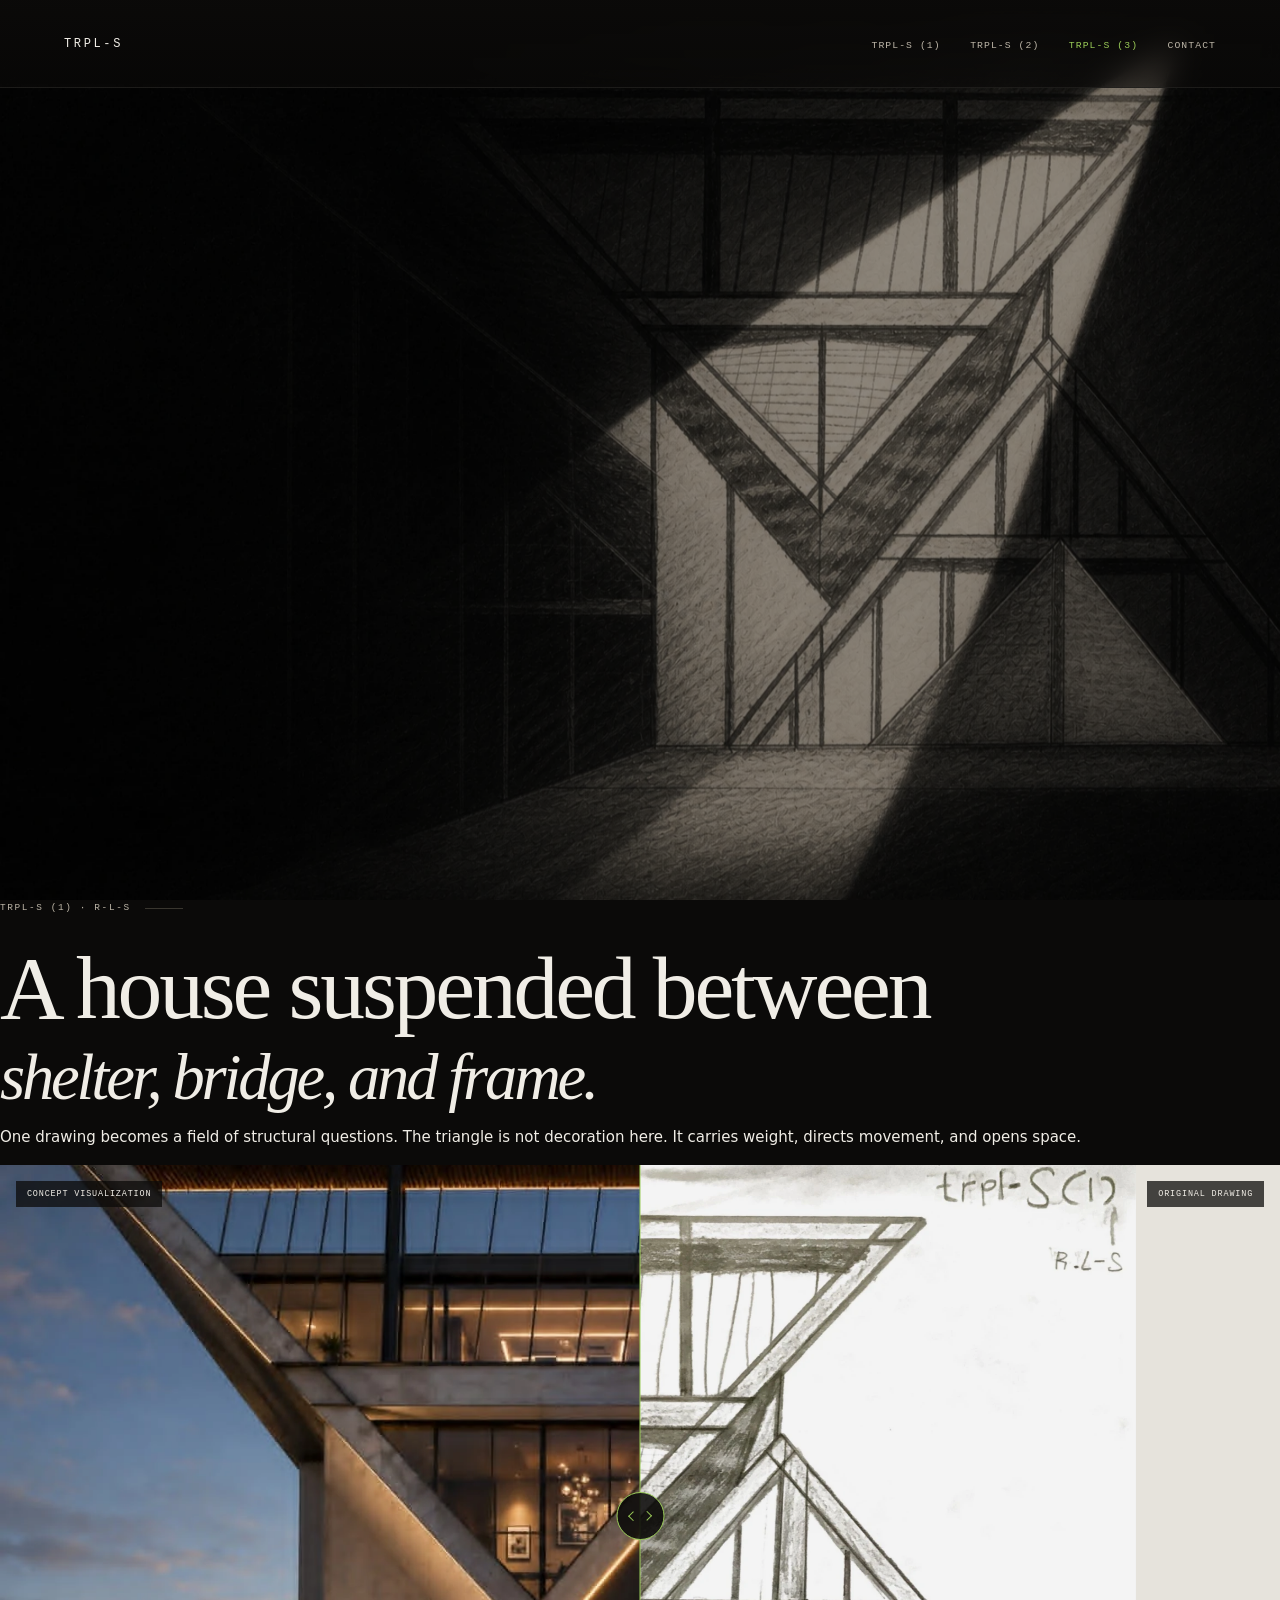
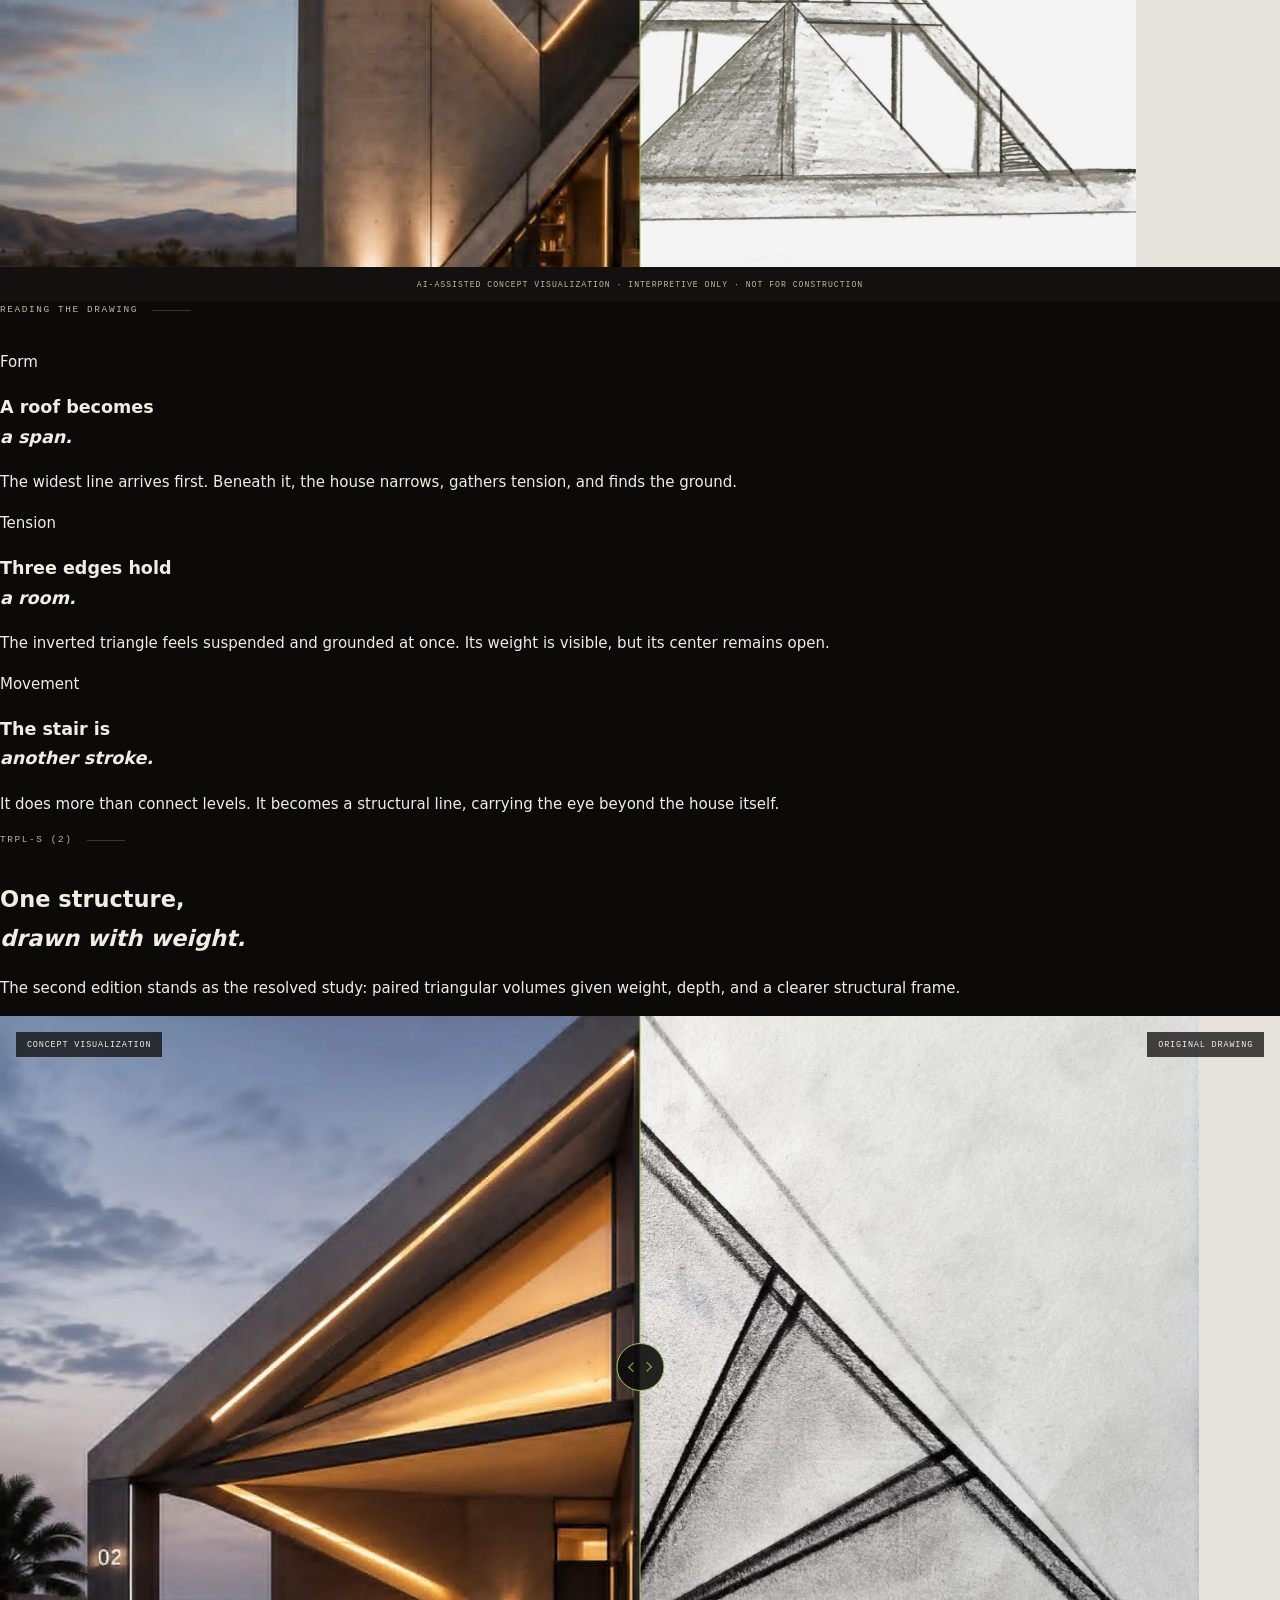
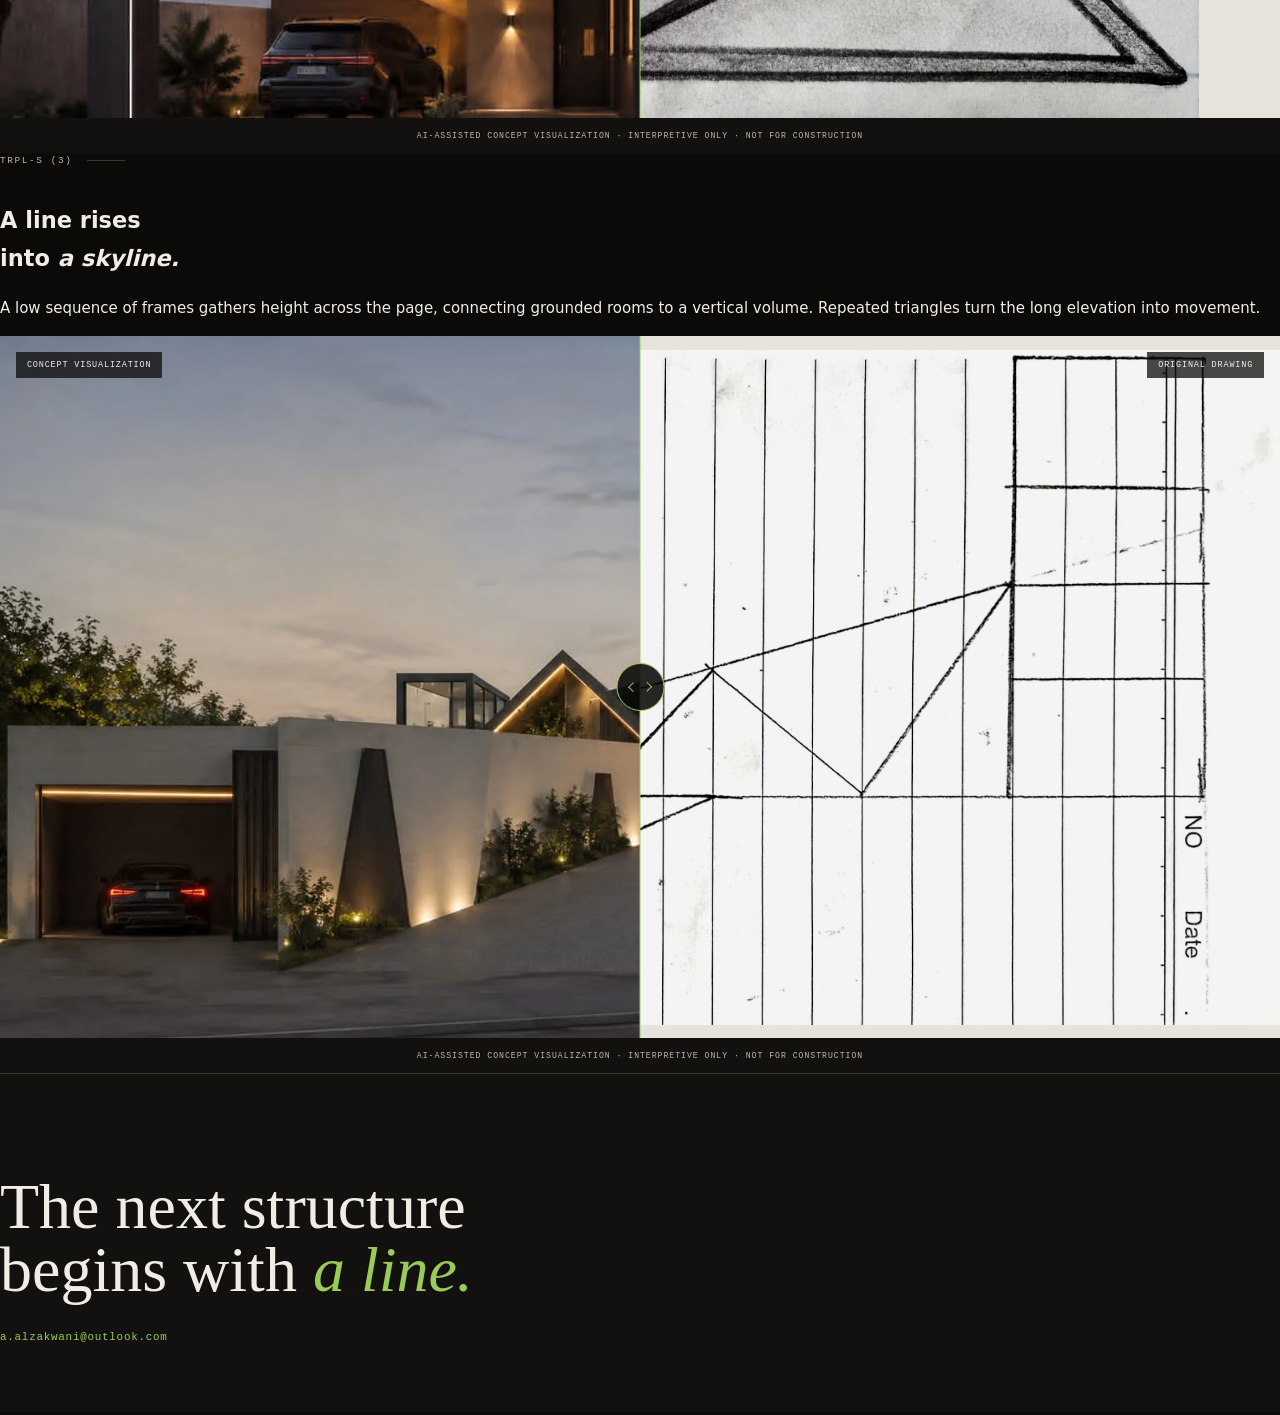
==== commit febe547c: "Add CSP and referrer protections Add a restrictive document CSP and no-referrer policy. Update the b" ====
--- a/index.html
+++ b/index.html
@@ -2,22 +2,24 @@
 <html lang="en">
 <head>
   <meta charset="UTF-8">
+  <meta http-equiv="Content-Security-Policy" content="default-src 'none'; script-src 'self'; style-src 'self' 'unsafe-inline' https://fonts.googleapis.com; font-src https://fonts.gstatic.com; img-src 'self'; connect-src 'none'; object-src 'none'; base-uri 'none'; form-action 'none'">
+  <meta name="referrer" content="no-referrer">
   <meta name="viewport" content="width=device-width, initial-scale=1.0">
   <meta name="theme-color" content="#0B0A09">
-  <meta name="description" content="trpl-S is an architectural portfolio exploring how support, stability, and stiffness shape three house studies—from first sketch to developed design.">
-  <meta property="og:title" content="trpl-S | Support. Stabilize. Stiffen.">
-  <meta property="og:description" content="Three architectural house studies shaped by Support, Stabilize, Stiffen—from original sketches to design development.">
-  <meta property="og:image" content="assets/trpl-s-social-preview.png?v=3">
+  <meta name="description" content="An architectural sketchbook of three original houses shaped by triangles, tension, shelter, and movement.">
+  <meta property="og:title" content="trpl-S | Where triangles become shelter.">
+  <meta property="og:description" content="Three original house studies shaped by triangles, tension, shelter, and movement.">
+  <meta property="og:image" content="assets/trpl-s-social-preview.png?v=2">
   <meta property="og:image:type" content="image/png">
   <meta property="og:image:width" content="1200">
   <meta property="og:image:height" content="630">
-  <meta property="og:image:alt" content="trpl-S architectural portfolio — Support. Stabilize. Stiffen.">
+  <meta property="og:image:alt" content="trpl-S architectural sketchbook — Where triangles become shelter.">
   <meta property="og:type" content="website">
   <meta name="twitter:card" content="summary_large_image">
-  <meta name="twitter:title" content="trpl-S | Support. Stabilize. Stiffen.">
-  <meta name="twitter:description" content="Three architectural house studies shaped by Support, Stabilize, Stiffen.">
-  <meta name="twitter:image" content="assets/trpl-s-social-preview.png?v=3">
-  <title>trpl-S | Support. Stabilize. Stiffen.</title>
+  <meta name="twitter:title" content="trpl-S | Where triangles become shelter.">
+  <meta name="twitter:description" content="Three original house studies shaped by triangles, tension, shelter, and movement.">
+  <meta name="twitter:image" content="assets/trpl-s-social-preview.png?v=2">
+  <title>trpl-S | Where triangles become shelter.</title>
   <link rel="icon" type="image/svg+xml" href="brand/trpl-s-logo-package/web/trpl-s-site-icon.svg?v=2">
   <link rel="icon" type="image/png" sizes="32x32" href="brand/trpl-s-logo-package/web/favicon-32.png?v=2">
   <link rel="icon" type="image/png" sizes="16x16" href="brand/trpl-s-logo-package/web/favicon-16.png?v=2">
@@ -25,11 +27,10 @@
   <link rel="preconnect" href="https://fonts.googleapis.com">
   <link rel="preconnect" href="https://fonts.gstatic.com" crossorigin>
   <link href="https://fonts.googleapis.com/css2?family=Cormorant+Garamond:ital,wght@0,300;0,400;0,600;1,300;1,400&family=DM+Mono:wght@300;400&family=Inter:wght@300;400&display=swap" rel="stylesheet">
-  <link rel="stylesheet" href="styles.css?v=10">
-  <script src="script.js?v=9" defer></script>
+  <link rel="stylesheet" href="styles.css?v=7">
+  <script src="script.js?v=7" defer></script>
 </head>
 <body>
-  <a class="skip-link" href="#main-content">Skip to the portfolio</a>
   <nav class="site-nav" aria-label="Primary navigation">
     <a class="nav-logo" href="#threshold" aria-label="trpl-S home">trpl-S</a>
     <button class="nav-toggle" type="button" aria-expanded="false" aria-controls="primary-menu">
@@ -37,157 +38,171 @@
       <span class="nav-toggle-icon" aria-hidden="true"><i></i><i></i></span>
     </button>
     <ul class="nav-links" id="primary-menu">
-      <li><a href="#trpl-s-1">Study 01</a></li>
-      <li><a href="#trpl-s-2">Study 02</a></li>
-      <li><a href="#trpl-s-3">Study 03</a></li>
-      <li><a href="#development">Development</a></li>
+      <li><a href="#trpl-s-1">trpl-S (1)</a></li>
+      <li><a href="#trpl-s-2">trpl-S (2)</a></li>
+      <li><a href="#trpl-s-3">trpl-S (3)</a></li>
       <li><a href="#contact">Contact</a></li>
     </ul>
   </nav>
 
-  <main id="main-content">
-    <section class="hero" id="threshold" aria-labelledby="hero-title">
-      <div class="hero-bg" aria-hidden="true"></div>
-      <div class="hero-shade" aria-hidden="true"></div>
-      <div class="hero-content">
-        <p class="eyebrow hero-label"><span class="status-dot"></span> Independent architectural studies</p>
-        <h1 class="hero-title" id="hero-title">Where triangles<br>become <em>shelter.</em></h1>
-        <div class="hero-bottomline">
-          <p class="hero-sub">An exploration of structure, space, and the lines that bring a house into being.</p>
-          <a href="#name-origin" class="hero-cta"><span class="hero-cta-line" aria-hidden="true"></span> Discover the idea <span aria-hidden="true">↓</span></a>
-        </div>
-        <div class="hero-index" aria-hidden="true"><span>01</span><i></i><span>03</span></div>
-      </div>
-    </section>
-
-    <section class="name-origin section-shell" id="name-origin" aria-labelledby="origin-title">
-      <div class="origin-copy reveal">
-        <p class="chapter"><span>01</span> The name</p>
-        <h2 class="section-title" id="origin-title">Three words.<br><em>One way of thinking.</em></h2>
-        <p class="section-copy">The name trpl-S grew from a simple structural sequence: <strong>Support, Stabilize, Stiffen.</strong> It is the idea behind these studies—looking at how a line can hold, steady, and shape a place to live.</p>
-          <a class="text-link" href="#trpl-s-1">Explore the studies <span aria-hidden="true">→</span></a>
-      </div>
-      <div class="origin-graphic reveal">
-        <svg class="structure-mark" viewBox="0 0 520 420" role="img" aria-labelledby="structure-mark-title structure-mark-desc">
-          <title id="structure-mark-title">A structural line study</title>
-          <desc id="structure-mark-desc">Fine green and ivory lines form a triangle, a cross brace, and a stable frame.</desc>
-          <path class="mark-line mark-line-muted" d="M54 348 260 50 466 348Z" />
-          <path class="mark-line mark-line-main" d="M54 348 260 50 466 348" />
-          <path class="mark-line mark-line-brace" d="M54 348 363 199 466 348M260 50v298M157 199h206" />
-          <path class="mark-line mark-line-green" d="M54 348h412M157 199l103 149 103-149" />
-          <circle class="mark-node" cx="54" cy="348" r="4"/><circle class="mark-node" cx="260" cy="50" r="4"/><circle class="mark-node" cx="466" cy="348" r="4"/>
-          <text class="mark-label" x="42" y="386">SUPPORT</text><text class="mark-label" x="212" y="30">STABILIZE</text><text class="mark-label" x="388" y="386">STIFFEN</text>
-        </svg>
-      </div>
-    </section>
-
-    <section class="study study-one" id="trpl-s-1" aria-labelledby="study-one-title">
-      <div class="study-heading section-shell">
-        <p class="chapter reveal"><span>02</span> Project study / 01</p>
-        <div class="study-heading-grid">
-          <div class="reveal"><h2 class="study-title" id="study-one-title">R-L-S<br><em>A house held in tension.</em></h2></div>
-          <div class="study-intent reveal"><p class="study-kicker">Support · Stabilize</p><p>A first elevation opens up a structural question: what if the frame itself became the character of the house? The triangle carries the eye from roof to ground, while the stair turns movement into another visible line.</p></div>
-        </div>
-      </div>
-      <div class="artwork-heading section-shell"><span>Original drawing</span><span>trpl-S (1) / R-L-S</span></div>
-      <div class="visual-host" data-comparison-host>
+  <main>
+    <section class="hero" id="threshold">
+      <div class="hero-bg"></div>
+      <p class="hero-label">An architectural sketchbook</p>
+      <h1 class="hero-title">Where triangles<br>become <em>shelter.</em></h1>
+      <p class="hero-sub">Nothing is hidden. Roof, support, opening, and path become the atmosphere of the house.</p>
+      <a href="#trpl-s-1" class="hero-cta">
+        <span class="hero-cta-line"></span>
+        Enter the study
+      </a>
+    </section>
+
+    <section class="study-intro" id="trpl-s-1">
+      <div class="reveal">
+        <div class="chapter">trpl-S (1) · R-L-S</div>
+      </div>
+      <div class="reveal" style="transition-delay:0.1s">
+        <h2 class="study-title">A house suspended between <em>shelter, bridge, and frame.</em></h2>
+      </div>
+      <div class="reveal" style="transition-delay:0.2s">
+        <p class="study-body">One drawing becomes a field of structural questions. The triangle is not decoration here. It carries weight, directs movement, and opens space.</p>
+      </div>
+    </section>
+
+    <div data-comparison-host>
+      <div data-comparison-fallback>
+        <div class="drawing-strip reveal">
+          <div class="drawing-strip-inner">
+            <img src="assets/trpl-S(1).webp" alt="Pencil elevation study of R-L-S — a house formed from triangular structural logic">
+          </div>
+        </div>
+        <div class="drawing-caption reveal">
+          <span class="drawing-caption-text">Elevation study · Pencil on paper</span>
+          <span class="drawing-caption-meta">trpl-S (1) / R-L-S</span>
+        </div>
+      </div>
+      <figure class="visual-comparison" data-visual-comparison data-project="trpl-S (1)" data-original-src="assets/trpl-S(1).webp" data-visualization-src="assets/trpl-S(1)-visualization.webp">
+        <div class="visual-comparison-stage">
+          <img class="visual-comparison-image visual-comparison-original" alt="Original pencil elevation study of trpl-S (1)" data-comparison-original>
+          <div class="visual-comparison-reveal" data-comparison-reveal>
+            <img class="visual-comparison-image visual-comparison-concept" alt="AI-assisted concept visualization of trpl-S (1) as a realistic home" data-comparison-concept>
+          </div>
+          <span class="visual-comparison-label visual-comparison-label-original">Original drawing</span>
+          <span class="visual-comparison-label visual-comparison-label-concept">Concept visualization</span>
+          <span class="visual-comparison-divider" aria-hidden="true" data-comparison-divider><i></i></span>
+          <input class="visual-comparison-control" type="range" min="0" max="100" value="50" aria-label="Compare the original drawing and concept visualization for trpl-S (1)" aria-valuetext="50% original drawing and 50% concept visualization" data-comparison-control>
+        </div>
+        <figcaption>AI-assisted concept visualization · Interpretive only · Not for construction</figcaption>
+      </figure>
+    </div>
+
+    <section class="analysis" id="form">
+      <div class="chapter reveal">Reading the drawing</div>
+      <div class="analysis-grid">
+        <div class="analysis-item reveal" style="transition-delay:0.05s">
+          <span class="analysis-num">Form</span>
+          <h3 class="analysis-heading">A roof becomes<br><em>a span.</em></h3>
+          <p class="analysis-body">The widest line arrives first. Beneath it, the house narrows, gathers tension, and finds the ground.</p>
+        </div>
+        <div class="analysis-item reveal" style="transition-delay:0.12s">
+          <span class="analysis-num">Tension</span>
+          <h3 class="analysis-heading">Three edges hold<br><em>a room.</em></h3>
+          <p class="analysis-body">The inverted triangle feels suspended and grounded at once. Its weight is visible, but its center remains open.</p>
+        </div>
+        <div class="analysis-item reveal" style="transition-delay:0.19s">
+          <span class="analysis-num">Movement</span>
+          <h3 class="analysis-heading">The stair is<br><em>another stroke.</em></h3>
+          <p class="analysis-body">It does more than connect levels. It becomes a structural line, carrying the eye beyond the house itself.</p>
+        </div>
+      </div>
+    </section>
+
+    <section class="trpl-s-2" id="trpl-s-2">
+      <div class="chapter reveal">trpl-S (2)</div>
+      <div class="trpl-s-2-intro">
+        <div class="reveal" style="transition-delay:0.05s">
+          <h2 class="trpl-s-2-headline">One structure,<br><em>drawn with weight.</em></h2>
+        </div>
+        <div class="reveal" style="transition-delay:0.12s">
+          <p class="trpl-s-2-body">The second edition stands as the resolved study: paired triangular volumes given weight, depth, and a clearer structural frame.</p>
+        </div>
+      </div>
+      <div class="trpl-s-2-editions reveal" style="transition-delay:0.1s">
+        <div data-comparison-host>
+          <div data-comparison-fallback>
+            <div class="edition">
+              <img src="assets/trpl-S(2).webp" alt="Second edition scanned pencil drawing of trpl-S (2)">
+              <div class="edition-label">
+                <span class="edition-num">Edition 02</span>
+                <span class="edition-title">Scanned study</span>
+              </div>
+            </div>
+          </div>
+      <figure class="visual-comparison" data-visual-comparison data-project="trpl-S (2)" data-original-src="assets/trpl-S(2).webp" data-visualization-src="assets/trpl-S(2)-visualization.webp">
+            <div class="visual-comparison-stage">
+              <img class="visual-comparison-image visual-comparison-original" alt="Original scanned pencil drawing of trpl-S (2)" data-comparison-original>
+              <div class="visual-comparison-reveal" data-comparison-reveal>
+                <img class="visual-comparison-image visual-comparison-concept" alt="AI-assisted concept visualization of trpl-S (2) as a realistic home" data-comparison-concept>
+              </div>
+              <span class="visual-comparison-label visual-comparison-label-original">Original drawing</span>
+              <span class="visual-comparison-label visual-comparison-label-concept">Concept visualization</span>
+              <span class="visual-comparison-divider" aria-hidden="true" data-comparison-divider><i></i></span>
+              <input class="visual-comparison-control" type="range" min="0" max="100" value="50" aria-label="Compare the original drawing and concept visualization for trpl-S (2)" aria-valuetext="50% original drawing and 50% concept visualization" data-comparison-control>
+            </div>
+            <figcaption>AI-assisted concept visualization · Interpretive only · Not for construction</figcaption>
+          </figure>
+        </div>
+      </div>
+    </section>
+
+    <section class="trpl-s-3" id="trpl-s-3">
+      <div class="chapter reveal">trpl-S (3)</div>
+      <div class="trpl-s-3-intro">
+        <div class="reveal" style="transition-delay:0.05s">
+          <h2 class="trpl-s-3-headline">A line rises<br>into <em>a skyline.</em></h2>
+        </div>
+        <div class="reveal" style="transition-delay:0.12s">
+          <p class="trpl-s-3-body">A low sequence of frames gathers height across the page, connecting grounded rooms to a vertical volume. Repeated triangles turn the long elevation into movement.</p>
+        </div>
+      </div>
+      <div data-comparison-host>
         <div data-comparison-fallback>
-          <figure class="drawing-fallback"><img src="assets/trpl-S(1).webp" alt="Original pencil elevation study of R-L-S, showing a house organized around triangular structural lines" width="1800" height="1275"><figcaption>Elevation study · Pencil on paper</figcaption></figure>
-        </div>
-        <figure class="visual-comparison" data-visual-comparison data-project="trpl-S (1)" data-original-src="assets/trpl-S(1).webp" data-visualization-src="assets/trpl-S(1)-visualization.webp">
+          <figure class="trpl-s-3-drawing reveal" style="transition-delay:0.1s">
+            <img src="assets/trpl-S(3).webp" alt="Pencil elevation drawing of trpl-S (3), a long house formed from rising triangular frames between low and tall rectangular volumes" width="3151" height="1662" loading="lazy">
+            <figcaption>
+              <span>Elevation study · Pencil on lined paper</span>
+              <span>trpl-S (3)</span>
+            </figcaption>
+          </figure>
+        </div>
+        <figure class="visual-comparison" data-visual-comparison data-project="trpl-S (3)" data-original-src="assets/trpl-S(3).webp" data-visualization-src="assets/trpl-S(3)-visualization.webp">
           <div class="visual-comparison-stage">
-            <img class="visual-comparison-image visual-comparison-original" alt="Original pencil elevation study of trpl-S (1)" data-comparison-original>
-            <div class="visual-comparison-reveal" data-comparison-reveal><img class="visual-comparison-image visual-comparison-concept" alt="Interpretive concept visualization of trpl-S (1) as a house" data-comparison-concept></div>
+            <img class="visual-comparison-image visual-comparison-original" alt="Original pencil elevation drawing of trpl-S (3)" data-comparison-original>
+            <div class="visual-comparison-reveal" data-comparison-reveal>
+              <img class="visual-comparison-image visual-comparison-concept" alt="AI-assisted concept visualization of trpl-S (3) as a realistic home" data-comparison-concept>
+            </div>
             <span class="visual-comparison-label visual-comparison-label-original">Original drawing</span>
             <span class="visual-comparison-label visual-comparison-label-concept">Concept visualization</span>
             <span class="visual-comparison-divider" aria-hidden="true" data-comparison-divider><i></i></span>
-            <input class="visual-comparison-control" type="range" min="0" max="100" value="50" aria-label="Compare the original drawing and concept visualization for trpl-S (1)" aria-valuetext="50% original drawing and 50% concept visualization" data-comparison-control>
+            <input class="visual-comparison-control" type="range" min="0" max="100" value="50" aria-label="Compare the original drawing and concept visualization for trpl-S (3)" aria-valuetext="50% original drawing and 50% concept visualization" data-comparison-control>
           </div>
           <figcaption>AI-assisted concept visualization · Interpretive only · Not for construction</figcaption>
         </figure>
       </div>
-      <div class="study-reflection section-shell reveal">
-        <span class="reflection-mark" aria-hidden="true">“</span>
-        <p>The drawing began as a study of a house. It became a study of how structure can also guide movement, frame a view, and make shelter feel open.</p>
-        <span class="reflection-caption">Reading the first study</span>
-      </div>
-    </section>
-
-    <section class="development section-shell" id="development" aria-labelledby="development-title">
-      <div class="development-intro">
-        <div class="reveal"><p class="chapter"><span>03</span> From sketch to development</p><h2 class="section-title" id="development-title">One idea,<br><em>drawn further.</em></h2></div>
-        <div class="development-copy reveal"><p class="study-kicker">Study 001 · Design development</p><p>The original right-side elevation became a coordinated two-storey house concept. These drawings extend the study into plans, elevations, and a section, making the spatial and structural relationships easier to read.</p><p class="drawing-note">Concept design for exploration · Not for construction</p><a class="text-link" href="output/pdf/study-001-house-development.pdf" target="_blank" rel="noopener">Open the three-sheet drawing set <span aria-hidden="true">→</span></a></div>
-      </div>
-      <div class="development-board reveal">
-        <figure><img src="assets/study-001-development/board-01-arrangement.webp" alt="Study 001 board showing site arrangement and ground and first floor plans" width="1600" height="1131" loading="lazy"><figcaption><span>01 / House arrangement</span><span>Site + floor plans</span></figcaption></figure>
-      </div>
-      <div class="drawing-gallery">
-        <figure class="drawing-card reveal"><img src="assets/study-001-development/board-02-elevations.webp" alt="Study 001 board with the north, south, east, and west house elevations" width="1600" height="1131" loading="lazy"><figcaption><span>02 / Elevations</span><span>Four sides of the study</span></figcaption></figure>
-        <figure class="drawing-card reveal"><img src="assets/study-001-development/board-03-section.webp" alt="Study 001 section drawing through the two-storey house and its structural frame" width="1600" height="1131" loading="lazy"><figcaption><span>03 / Section</span><span>Structure + space</span></figcaption></figure>
-      </div>
-      <details class="drawing-index reveal">
-        <summary><span>Open individual drawing sheets</span><span class="details-icon" aria-hidden="true">+</span></summary>
-        <div class="drawing-index-grid">
-          <a href="assets/study-001-development/floor-ground.svg" target="_blank" rel="noopener">Ground floor plan <span>↗</span></a>
-          <a href="assets/study-001-development/floor-first.svg" target="_blank" rel="noopener">First floor plan <span>↗</span></a>
-          <a href="assets/study-001-development/elevation-north.svg" target="_blank" rel="noopener">North elevation <span>↗</span></a>
-          <a href="assets/study-001-development/elevation-south.svg" target="_blank" rel="noopener">South elevation <span>↗</span></a>
-          <a href="assets/study-001-development/elevation-east.svg" target="_blank" rel="noopener">East elevation <span>↗</span></a>
-          <a href="assets/study-001-development/elevation-west.svg" target="_blank" rel="noopener">West elevation <span>↗</span></a>
-        </div>
-      </details>
-    </section>
-
-    <section class="study study-two" id="trpl-s-2" aria-labelledby="study-two-title">
-      <div class="study-heading section-shell">
-        <p class="chapter reveal"><span>04</span> Project study / 02</p>
-        <div class="study-heading-grid">
-          <div class="reveal"><h2 class="study-title" id="study-two-title">trpl-S (2)<br><em>Drawn with weight.</em></h2></div>
-          <div class="study-intent reveal"><p class="study-kicker">Stabilize · A resolved study</p><p>The second edition brings paired triangular volumes into a clearer relationship. Their weight and depth give the composition a stronger sense of balance while preserving the openness of the frame.</p></div>
-        </div>
-      </div>
-      <div class="artwork-heading section-shell"><span>Second drawing edition</span><span>trpl-S (2) / Edition 02</span></div>
-      <div class="visual-host" data-comparison-host>
-        <div data-comparison-fallback><figure class="drawing-fallback"><img src="assets/trpl-S(2).webp" alt="Second edition pencil drawing of trpl-S (2), with paired triangular volumes" width="2723" height="1711" loading="lazy"><figcaption>Edition 02 · Pencil on paper</figcaption></figure></div>
-        <figure class="visual-comparison" data-visual-comparison data-project="trpl-S (2)" data-original-src="assets/trpl-S(2).webp" data-visualization-src="assets/trpl-S(2)-visualization.webp">
-          <div class="visual-comparison-stage"><img class="visual-comparison-image visual-comparison-original" alt="Original second-edition pencil drawing of trpl-S (2)" data-comparison-original><div class="visual-comparison-reveal" data-comparison-reveal><img class="visual-comparison-image visual-comparison-concept" alt="Interpretive concept visualization of trpl-S (2) as a house" data-comparison-concept></div><span class="visual-comparison-label visual-comparison-label-original">Original drawing</span><span class="visual-comparison-label visual-comparison-label-concept">Concept visualization</span><span class="visual-comparison-divider" aria-hidden="true" data-comparison-divider><i></i></span><input class="visual-comparison-control" type="range" min="0" max="100" value="50" aria-label="Compare the original drawing and concept visualization for trpl-S (2)" aria-valuetext="50% original drawing and 50% concept visualization" data-comparison-control></div>
-          <figcaption>AI-assisted concept visualization · Interpretive only · Not for construction</figcaption>
-        </figure>
-      </div>
-      <div class="study-reflection section-shell reveal"><span class="reflection-mark" aria-hidden="true">“</span><p>Each revision gives the triangle more presence. The study asks how a heavier form can feel grounded and open at the same time.</p><span class="reflection-caption">Reading the second study</span></div>
-    </section>
-
-    <section class="study study-three" id="trpl-s-3" aria-labelledby="study-three-title">
-      <div class="study-heading section-shell">
-        <p class="chapter reveal"><span>05</span> Project study / 03</p>
-        <div class="study-heading-grid">
-          <div class="reveal"><h2 class="study-title" id="study-three-title">trpl-S (3)<br><em>A line into a skyline.</em></h2></div>
-          <div class="study-intent reveal"><p class="study-kicker">Support · Stiffen</p><p>A long elevation turns repetition into movement. Triangular frames rise between low and vertical volumes, linking separate rooms through one continuous structural rhythm.</p></div>
-        </div>
-      </div>
-      <div class="artwork-heading section-shell"><span>Elevation study</span><span>trpl-S (3)</span></div>
-      <div class="visual-host" data-comparison-host>
-        <div data-comparison-fallback><figure class="drawing-fallback"><img src="assets/trpl-S(3).webp" alt="Pencil elevation study of trpl-S (3), a long house with repeated triangular frames" width="3151" height="1662" loading="lazy"><figcaption>Elevation study · Pencil on lined paper</figcaption></figure></div>
-        <figure class="visual-comparison" data-visual-comparison data-project="trpl-S (3)" data-original-src="assets/trpl-S(3).webp" data-visualization-src="assets/trpl-S(3)-visualization.webp">
-          <div class="visual-comparison-stage"><img class="visual-comparison-image visual-comparison-original" alt="Original pencil elevation drawing of trpl-S (3)" data-comparison-original><div class="visual-comparison-reveal" data-comparison-reveal><img class="visual-comparison-image visual-comparison-concept" alt="Interpretive concept visualization of trpl-S (3) as a house" data-comparison-concept></div><span class="visual-comparison-label visual-comparison-label-original">Original drawing</span><span class="visual-comparison-label visual-comparison-label-concept">Concept visualization</span><span class="visual-comparison-divider" aria-hidden="true" data-comparison-divider><i></i></span><input class="visual-comparison-control" type="range" min="0" max="100" value="50" aria-label="Compare the original drawing and concept visualization for trpl-S (3)" aria-valuetext="50% original drawing and 50% concept visualization" data-comparison-control></div>
-          <figcaption>AI-assisted concept visualization · Interpretive only · Not for construction</figcaption>
-        </figure>
-      </div>
-      <div class="study-reflection section-shell reveal"><span class="reflection-mark" aria-hidden="true">“</span><p>In the third study, the frame becomes a path for the eye. Repetition carries the house from low shelter toward a taller, more open volume.</p><span class="reflection-caption">Reading the third study</span></div>
-    </section>
-
-    <section class="closing section-shell" id="closing" aria-labelledby="closing-title">
-      <div class="closing-graphic reveal" aria-hidden="true"><svg viewBox="0 0 300 200"><path d="M15 180 150 20l135 160Z"/><path d="M15 180h270M82 100h136M150 20v160M15 180l203-80"/><path class="closing-green" d="M82 100 150 180l68-80"/></svg></div>
-      <div class="closing-copy reveal"><p class="chapter"><span>06</span> The thread continues</p><h2 class="closing-title" id="closing-title">Support.<br>Stabilize.<br><em>Stiffen.</em></h2><p>Three words that began as the name of a project became a way to look at architecture: start with a line, ask what it holds, and follow what it makes possible.</p></div>
     </section>
   </main>
 
   <footer class="footer" id="contact">
-    <div class="footer-inner section-shell">
-      <div class="footer-left reveal"><p class="chapter"><span>Contact</span></p><h2 class="footer-headline">Have a question<br>about the <em>work?</em></h2><a class="footer-email" href="mailto:a.alzakwani@outlook.com">a.alzakwani@outlook.com <span aria-hidden="true">→</span></a></div>
-      <div class="footer-right reveal"><a class="footer-logo" href="#threshold">trpl-S</a><span class="footer-caption">Support · Stabilize · Stiffen</span><a class="footer-back" href="#threshold">↑ Return to the beginning</a></div>
+    <div class="footer-inner">
+      <div class="footer-left reveal">
+        <h2 class="footer-headline">The next structure<br>begins with <em>a line.</em></h2>
+        <a class="footer-email" href="mailto:a.alzakwani@outlook.com">a.alzakwani@outlook.com</a>
+      </div>
+      <div class="footer-right reveal" style="transition-delay:0.1s">
+        <span class="footer-logo">trpl-S · Architectural studies</span>
+        <a class="footer-back" href="#threshold">↑ Return to threshold</a>
+      </div>
     </div>
-    <div class="footer-bottom section-shell"><span>Architectural studies</span><span>© trpl-S</span></div>
   </footer>
 </body>
 </html>
